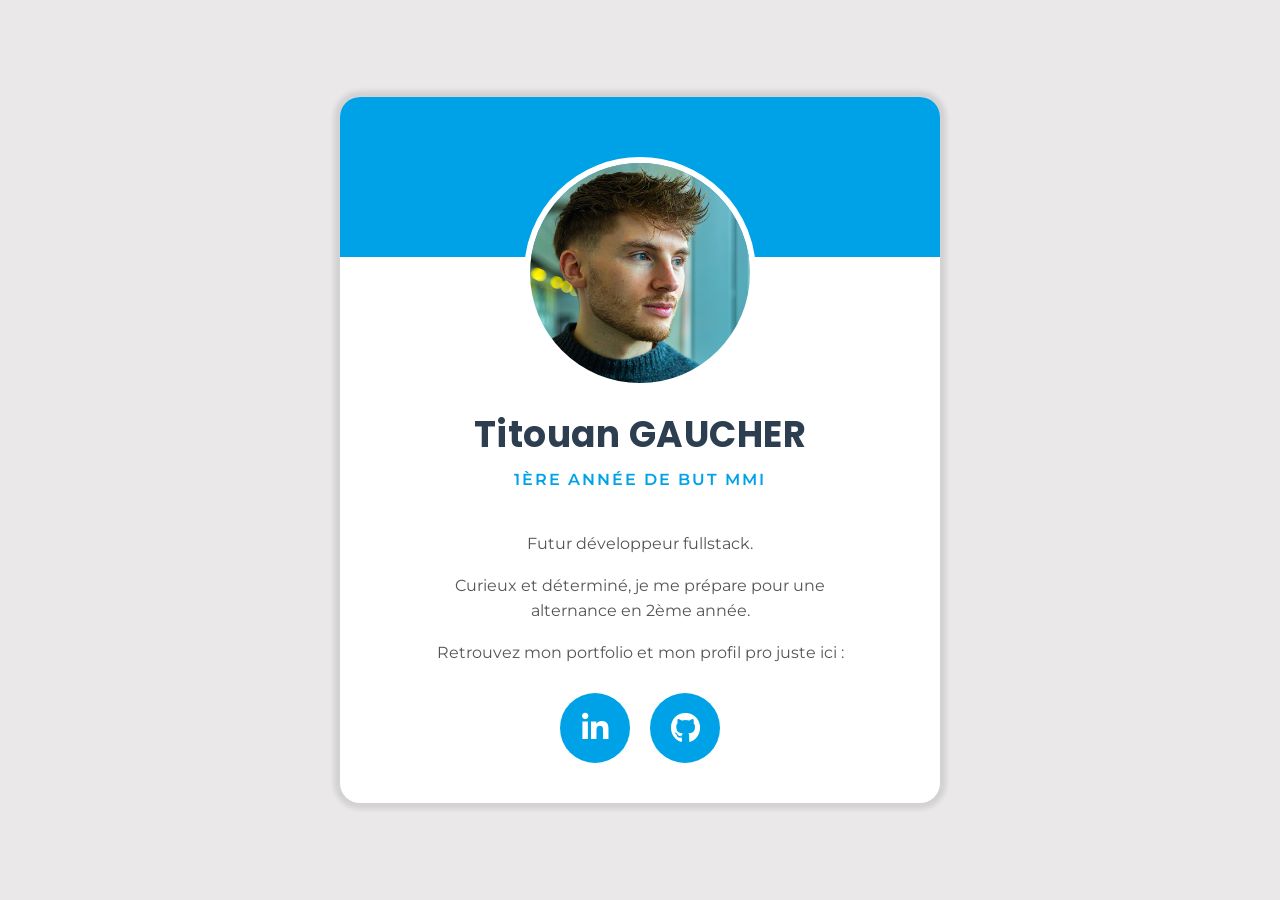
==== index.html @ 6c02ac61 "Add files via upload" ====
<!DOCTYPE html>
<html lang="fr">
	<head>
		<meta charset="UTF-8" />
		<meta name="viewport" content="width=device-width, initial-scale=1.0" />
        <link rel="preconnect" href="https://fonts.googleapis.com">
        <link rel="preconnect" href="https://fonts.gstatic.com" crossorigin>
        <link href="https://fonts.googleapis.com/css2?family=Montserrat:wght@300&family=Poppins:wght@700&display=swap" rel="stylesheet">
        <link href="https://fonts.googleapis.com/css2?family=Montserrat:wght@300&display=swap" rel="stylesheet">
		<link rel="stylesheet" href="style.css" />
        <link rel="stylesheet" href="https://cdnjs.cloudflare.com/ajax/libs/font-awesome/6.5.1/css/all.min.css">
		<title>Portfolio</title>
	</head>
	<body>
		<div class="card">
			<div class="cadre"></div>
			<div class="photo">
				<img src="photo.jpg" alt="photo de profil" />
			</div>
			<div class="titres">
				<h1>Titouan GAUCHER</h1>
				<h2>1ère année de BUT MMI</h2>
                <br></br>
			</div>
            <div class="description">
                <p>
                    Futur développeur fullstack. 
                </p>
				<p>
					Curieux et déterminé, je me prépare pour une alternance en 2ème année. 
				</p>
                <p>Retrouvez mon portfolio et mon profil pro juste ici :</p>
                 <br></br>
            </div>
			<div class="boutons">
				<a href="https://www.linkedin.com/in/titouan-gaucher" target="_blank">
                    <i class="fa-brands fa-linkedin-in"></i>
                </a>

                <a href="https://github.com" target="_blank">
                    <i class="fa-brands fa-github"></i>
                </a>

				
			</div>
		</div>
	</body>
</html>
---- style.css ----
/* --- 1. GLOBAL & CONTENEUR DE BASE --- */
body {
	display: flex;
	align-items: center;
	justify-content: center;
	min-height: 100vh;
	background-color: rgb(234, 232, 232);
	margin: 0;  /* Supprime les marges par défaut du navigateur */
}

/* --- 2. LA CARTE PRINCIPALE --- */
.card {
	display: flex;
	flex-direction: column;
	align-items: center;
	justify-content: flex-start;
	position: relative;
	box-sizing: border-box;
	width: 600px;
	padding: 40px;
	background-color: white;
	border-radius: 20px;
	box-shadow: 0px 0px 5px 6px rgba(0, 0, 0, 0.1);
}

/* --- 3. BANDEAU DE COULEUR --- */
.cadre {
	position: absolute;
	top: 0;
	width: 100%;
	height: 160px;
	background-color: #00a2e7;
	border-top-left-radius: 20px;
	border-top-right-radius: 20px;
}

/* --- 4. PHOTO DE PROFIL --- */
.photo {
	position: absolute;
	top: 60px;  /* Distance depuis le haut de la carte (augmente = descend) */
	left: 50%;
	transform: translateX(-50%);
}

.photo img {
	height: 220px;
	width: 220px;
	border-radius: 50%;
	border: 6px solid white;
	object-fit: cover;
}

/* --- 5. TITRES & TYPOGRAPHIE --- */
.titres {
	margin-top: 270px;  /* Espace AVANT les titres (augmente = descend) */
	margin-bottom: 20px;  /* Espace APRÈS les titres (augmente = éloigne du texte suivant) */
	text-align: center;
}

.titres h1 {
	font-family: "Poppins", sans-serif;
	font-size: 36px;
	color: #2c3e50;
	font-weight: 700;
	letter-spacing: 0.5px;
	margin: 0 0 8px 0;  /* Syntaxe: haut | droite | bas | gauche */
	                     /* Ici: 0 en haut, 8px en bas = petit espace avant le h2 */
}

.titres h2 {
	font-family: "Montserrat", sans-serif;
	font-weight: 600;
	font-size: 16px;
	color: #00a2e7;
	text-transform: uppercase;
	letter-spacing: 2px;
	margin: 0;  /* Pas de marge = collé au h1 (sauf les 8px du h1) */
}

/* --- 6. DESCRIPTION --- */
.description {
	font-family: "Montserrat", sans-serif;
	font-weight: 400;
	text-align: center;
	color: #555;
	line-height: 1.6;
	max-width: 85%;
	
	/* MARGES SIMPLIFIÉES - MODIFIE ICI */
	margin-top: -30px;     /* Espace AVANT la description (augmente = descend) */
	margin-bottom: -40px;  /* Espace APRÈS la description (augmente = éloigne des boutons) */
	margin-left: auto;    /* Centre horizontalement */
	margin-right: auto;   /* Centre horizontalement */
}


/* --- 7. BOUTONS SOCIAUX --- */
.boutons {
	display: flex;
	flex-direction: row;
	justify-content: center;
	width: 100%;
	gap: 20px; 
	
}

.boutons a {
	display: flex;
	justify-content: center;
	align-items: center;
	height: 70px;
	width: 70px;
	background-color: #00a2e7;
	border-radius: 50%;
	text-decoration: none;
	color: white;
	font-size: 30px;
	transition: 0.3s;
}

.boutons a:hover {
	background-color: #008bc5;
	transform: scale(1.1);
}
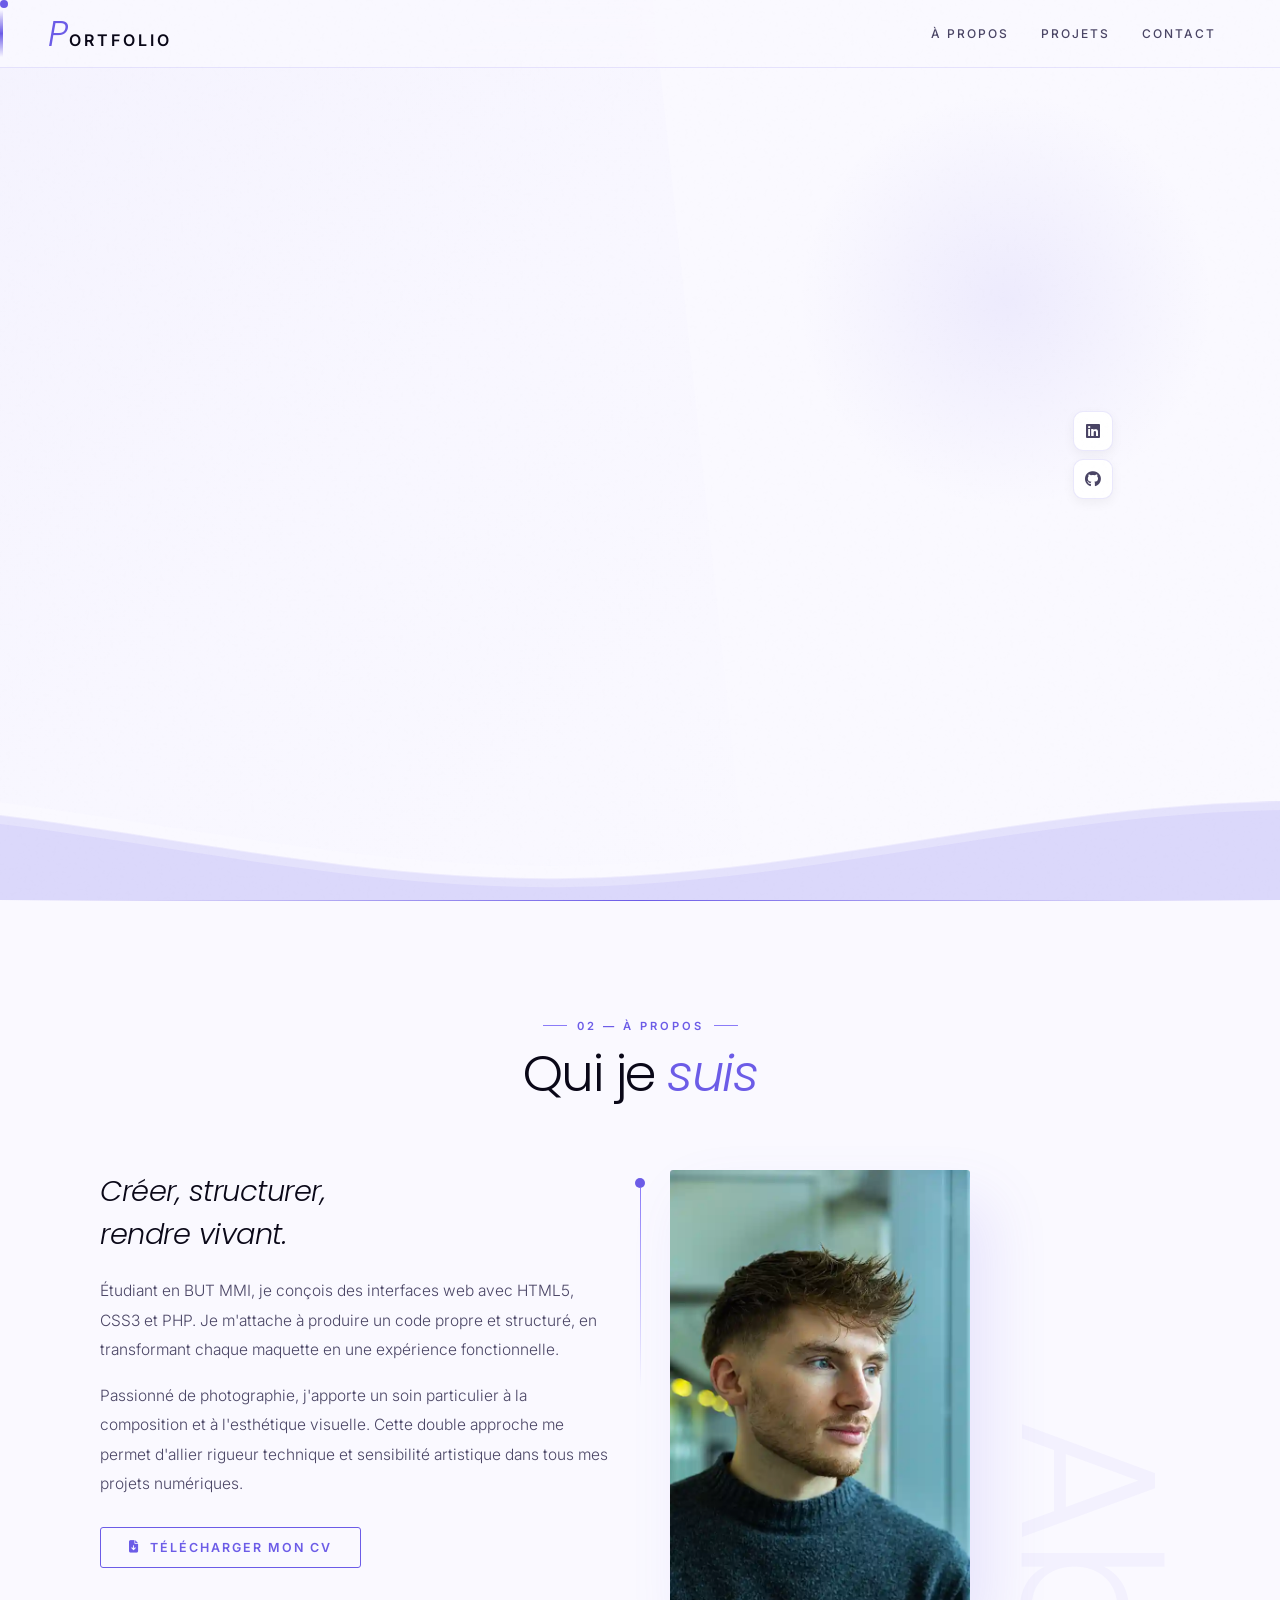
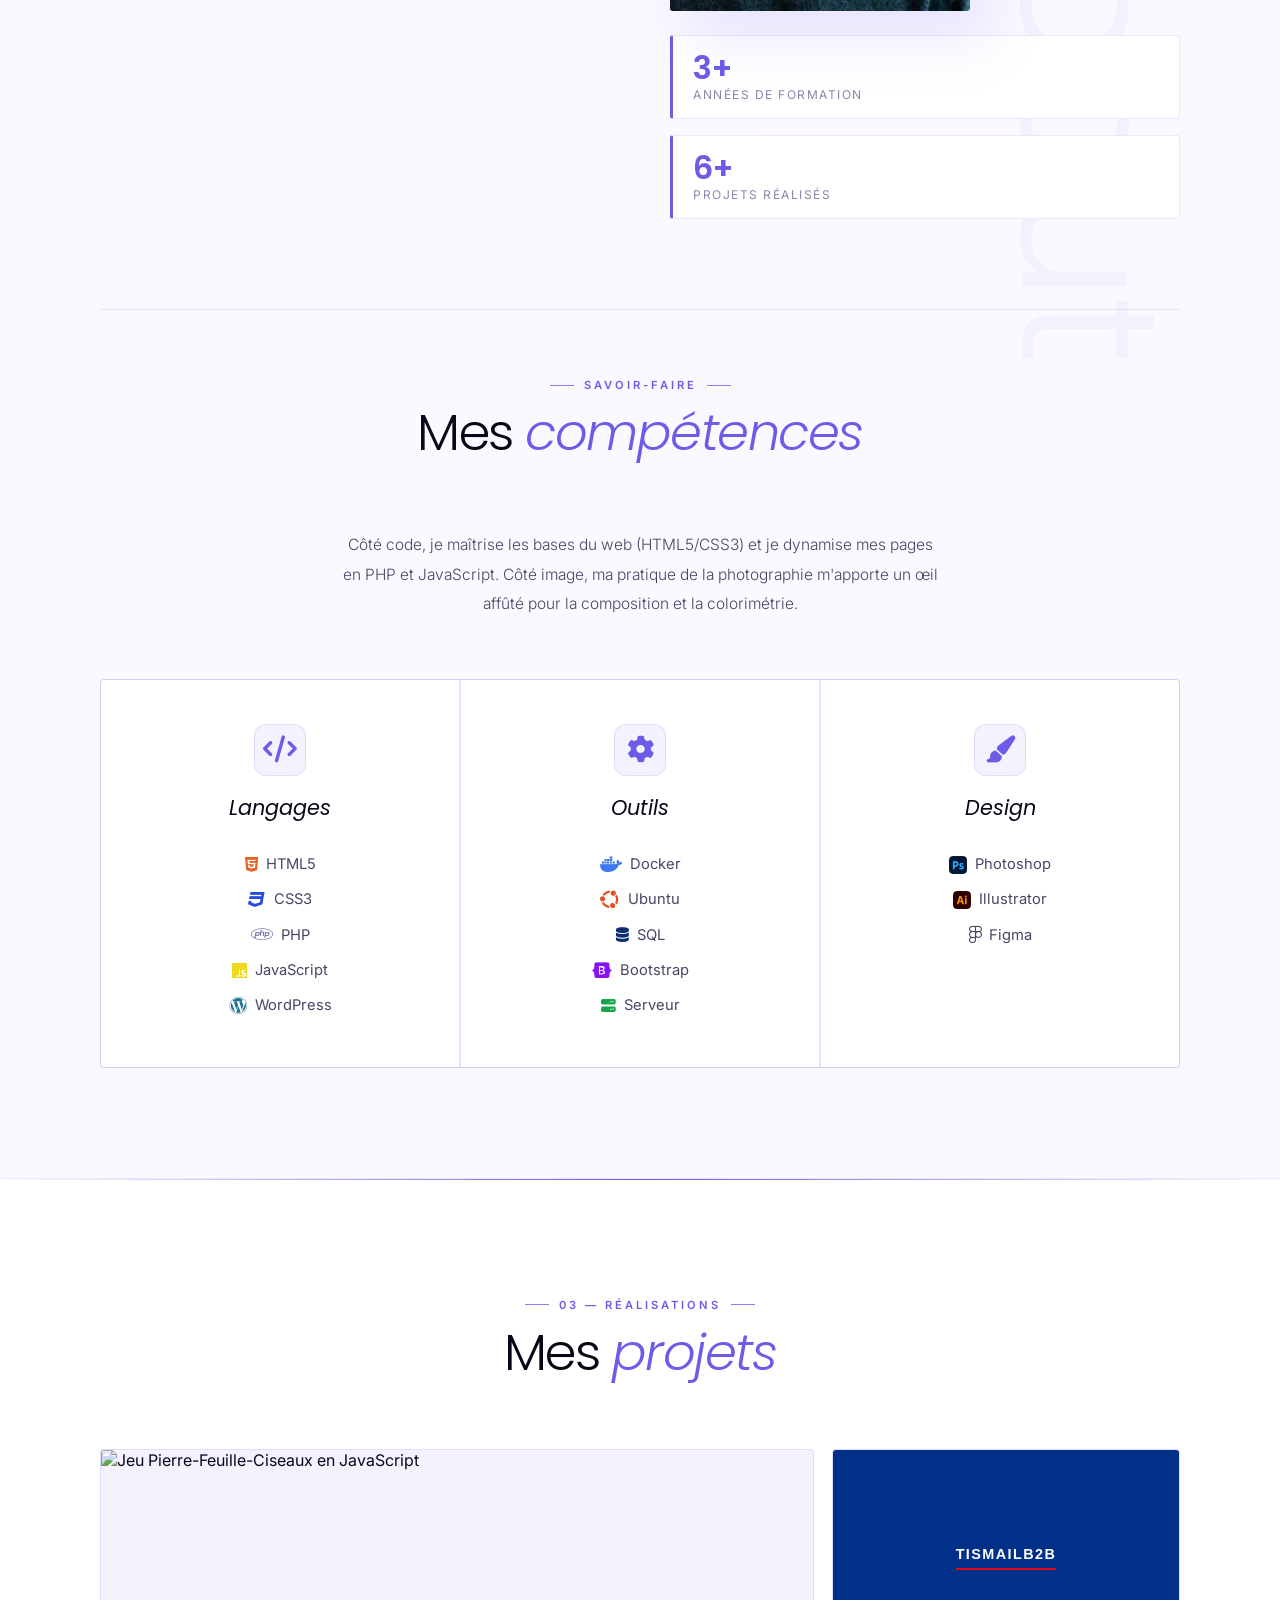
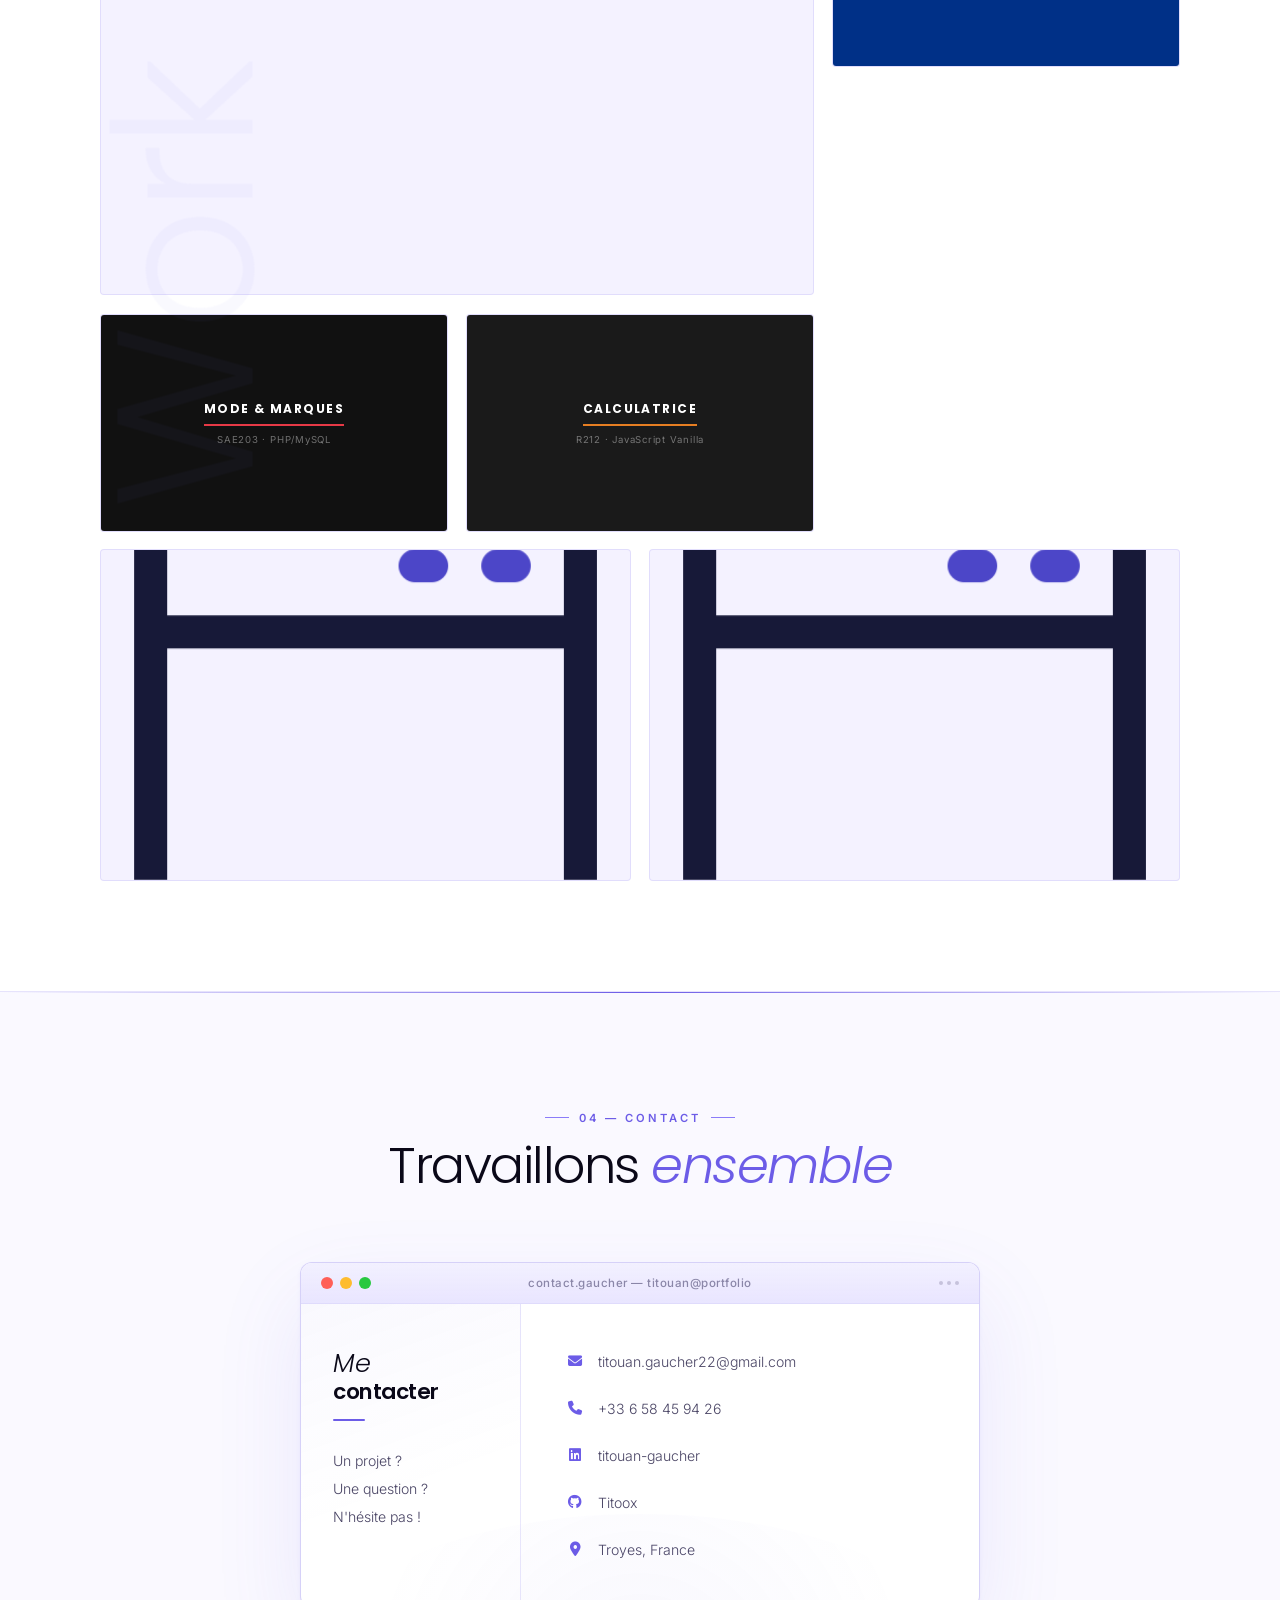
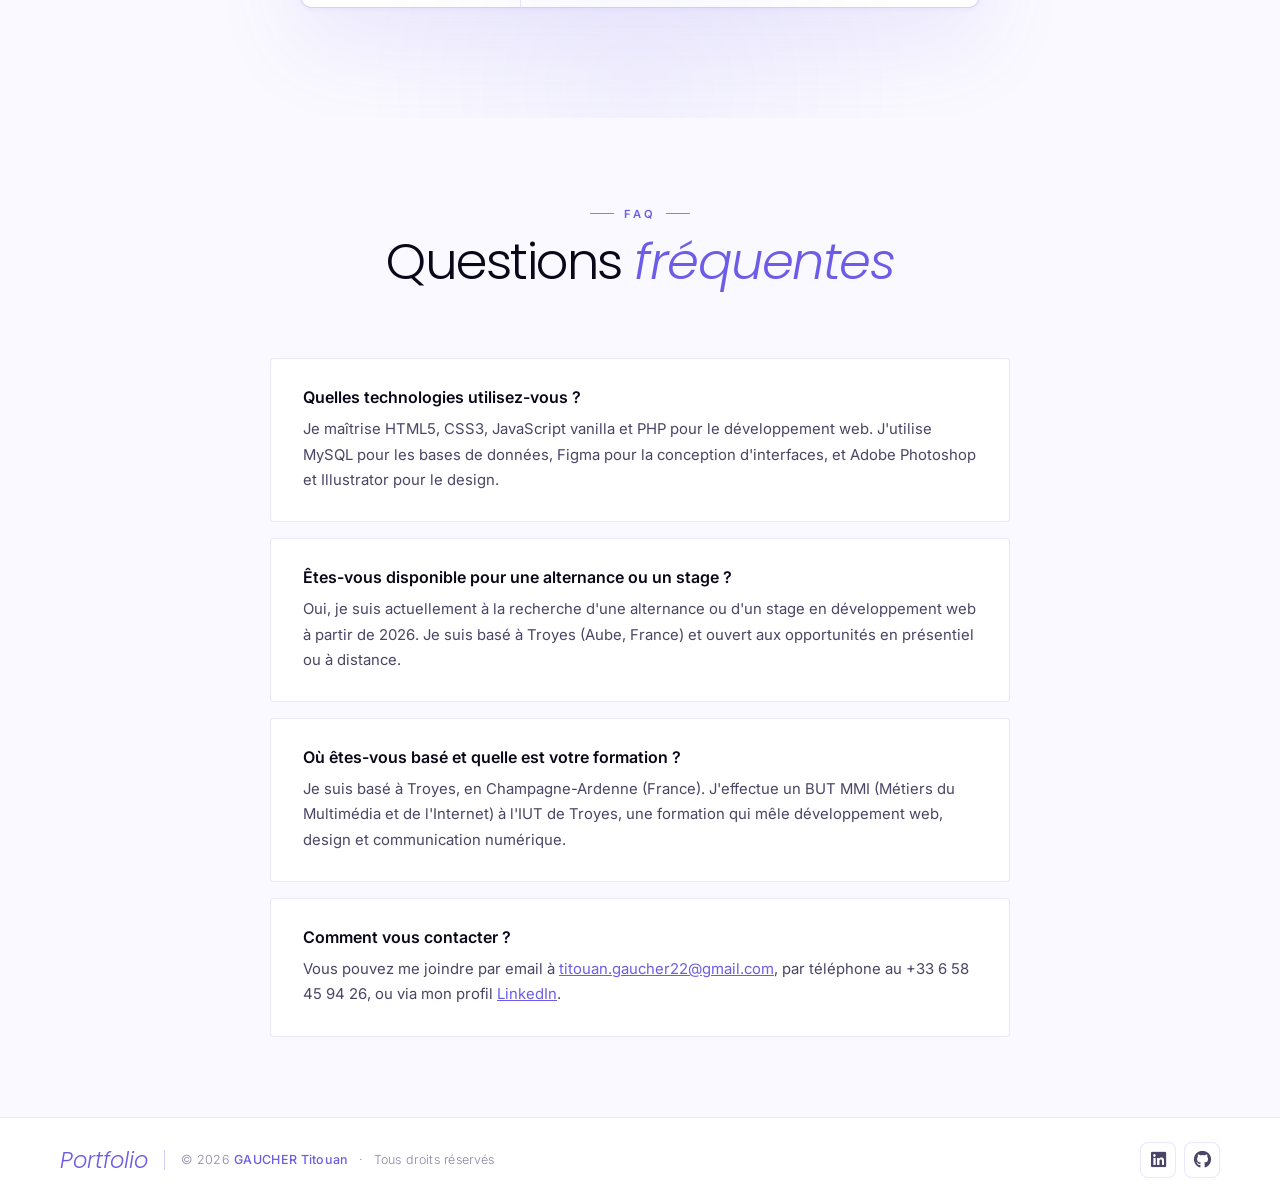
==== commit d7e6a880: "Optimisations EcoIndex, SEO et GEO" ====
--- a/index.html
+++ b/index.html
@@ -1,48 +1,504 @@
 <!DOCTYPE html>
 <html lang="fr">
-	<head>
-		<meta charset="UTF-8" />
-		<meta name="viewport" content="width=device-width, initial-scale=1.0" />
-        <link rel="preconnect" href="https://fonts.googleapis.com">
-        <link rel="preconnect" href="https://fonts.gstatic.com" crossorigin>
-        <link href="https://fonts.googleapis.com/css2?family=Montserrat:wght@300&family=Poppins:wght@700&display=swap" rel="stylesheet">
-        <link href="https://fonts.googleapis.com/css2?family=Montserrat:wght@300&display=swap" rel="stylesheet">
-		<link rel="stylesheet" href="style.css" />
-        <link rel="stylesheet" href="https://cdnjs.cloudflare.com/ajax/libs/font-awesome/6.5.1/css/all.min.css">
-		<title>Portfolio</title>
-	</head>
-	<body>
-		<div class="card">
-			<div class="cadre"></div>
-			<div class="photo">
-				<img src="photo.jpg" alt="photo de profil" />
-			</div>
-			<div class="titres">
-				<h1>Titouan GAUCHER</h1>
-				<h2>1ère année de BUT MMI</h2>
-                <br></br>
-			</div>
-            <div class="description">
-                <p>
-                    Futur développeur fullstack. 
-                </p>
-				<p>
-					Curieux et déterminé, je me prépare pour une alternance en 2ème année. 
-				</p>
-                <p>Retrouvez mon portfolio et mon profil pro juste ici :</p>
-                 <br></br>
-            </div>
-			<div class="boutons">
-				<a href="https://www.linkedin.com/in/titouan-gaucher" target="_blank">
-                    <i class="fa-brands fa-linkedin-in"></i>
-                </a>
-
-                <a href="https://github.com" target="_blank">
-                    <i class="fa-brands fa-github"></i>
-                </a>
-
-				
-			</div>
-		</div>
-	</body>
+<head>
+  <meta charset="UTF-8" />
+  <meta name="viewport" content="width=device-width, initial-scale=1.0, viewport-fit=cover" />
+  <meta name="description" content="Portfolio de Titouan Gaucher, développeur web junior et étudiant BUT MMI à Troyes. Projets en HTML5, CSS3, JavaScript et PHP." />
+  <meta name="theme-color" content="#6c5ce7">
+  <title>Titouan Gaucher — Développeur Web Junior à Troyes | Portfolio</title>
+
+  <!-- SEO : URL canonique (à mettre à jour avec votre URL déployée) -->
+  <link rel="canonical" href="https://titoox.github.io/" />
+
+  <!-- Open Graph : aperçu sur les réseaux sociaux -->
+  <meta property="og:title" content="Titouan Gaucher — Développeur Web Junior | Portfolio">
+  <meta property="og:description" content="Portfolio de Titouan Gaucher, développeur web junior et étudiant BUT MMI à Troyes. Projets en HTML5, CSS3, JavaScript et PHP.">
+  <meta property="og:image" content="https://titoox.github.io/images/photo_profil.webp">
+  <meta property="og:type" content="website">
+  <meta property="og:url" content="https://titoox.github.io/">
+  <meta property="og:locale" content="fr_FR">
+
+  <!-- Preconnect avant toute requête CDN (évite le double round-trip) -->
+  <link rel="preconnect" href="https://fonts.googleapis.com" crossorigin>
+  <link rel="preconnect" href="https://fonts.gstatic.com" crossorigin>
+  <link rel="preconnect" href="https://cdnjs.cloudflare.com" crossorigin>
+
+  <!-- Polices : Poppins + Inter uniquement, display=swap évite le FOIT -->
+  <link rel="stylesheet" href="https://fonts.googleapis.com/css2?family=Poppins:ital,wght@0,300;0,400;0,600;0,700;0,800;1,300&family=Inter:wght@200;300;400;500&display=swap">
+  <!-- Font Awesome (icônes) -->
+  <link rel="stylesheet" href="https://cdnjs.cloudflare.com/ajax/libs/font-awesome/6.5.2/css/all.min.css" />
+
+  <link rel="stylesheet" href="css/styles.css" />
+  <link rel="stylesheet" href="css/responsive.css" />
+  <link rel="stylesheet" href="css/scroll.css" />
+  <link rel="icon" type="image/png" href="./images/favicon.png" />
+
+  <!-- GEO : données structurées JSON-LD pour les moteurs génératifs (ChatGPT, Perplexity…) -->
+  <script type="application/ld+json">
+  {
+    "@context": "https://schema.org",
+    "@type": "Person",
+    "name": "Titouan Gaucher",
+    "jobTitle": "Développeur web junior",
+    "url": "https://titoox.github.io/",
+    "image": "https://titoox.github.io/images/photo_profil.webp",
+    "address": {
+      "@type": "PostalAddress",
+      "addressLocality": "Troyes",
+      "addressRegion": "Aube",
+      "addressCountry": "FR"
+    },
+    "email": "titouan.gaucher22@gmail.com",
+    "telephone": "+33658459426",
+    "knowsAbout": ["HTML5", "CSS3", "JavaScript", "PHP", "MySQL", "Figma", "Adobe Photoshop", "Accessibilité web"],
+    "alumniOf": {
+      "@type": "EducationalOrganization",
+      "name": "IUT de Troyes — BUT MMI"
+    },
+    "description": "Développeur web junior et étudiant en BUT MMI à Troyes, spécialisé en HTML5, CSS3, JavaScript et PHP.",
+    "sameAs": [
+      "https://github.com/Titoox",
+      "https://www.linkedin.com/in/titouan-gaucher/"
+    ]
+  }
+  </script>
+</head>
+<body>
+
+  <!-- Curseur personnalisé -->
+  <div class="cursor" id="cursor"></div>
+  <div class="grain-overlay" aria-hidden="true"></div>
+
+
+  <!-- ── HEADER ── -->
+  <header class="en-tete">
+    <a class="logo" href="#hero">
+      <span class="logo-p">P</span>
+      <span class="logo-rest">ortfolio</span>
+    </a>
+    <button class="nav-toggle" id="nav-toggle" aria-label="Menu" aria-expanded="false" aria-controls="main-nav">
+      <span></span>
+      <span></span>
+      <span></span>
+    </button>
+    <nav class="navigation" id="main-nav">
+      <ul class="navigation__liste">
+        <li><a href="#profil">À propos</a></li>
+        <li><a href="#projets">Projets</a></li>
+        <li><a href="#contact">Contact</a></li>
+      </ul>
+    </nav>
+  </header>
+
+  <!-- ── HERO ── -->
+  <div class="hero" id="hero">
+
+    <div class="hero__left scroll">
+      <span class="hero__number">01</span>
+
+      <div class="hero__eyebrow">
+        <span class="hero__eyebrow-line"></span>
+        <span class="hero__eyebrow-text">Disponible · Troyes, France</span>
+      </div>
+
+      <h1 class="hero__titre">
+        <em>Bonjour,</em><br>
+        je suis<br>
+        <span class="hero__nom-block">Titouan<br>Gaucher</span>
+      </h1>
+
+      <p class="hero__tagline">
+        Développeur web junior basé à Troyes, étudiant en BUT MMI à l'IUT de Troyes —
+        je maîtrise HTML5, CSS3, JavaScript et PHP et j'allie rigueur technique
+        et sensibilité artistique pour créer des expériences web mémorables.
+      </p>
+
+      <div class="hero__actions">
+        <!-- Fix #4 : bouton → lien (navigation sémantique) -->
+        <a href="#profil" class="bouton-principal">
+          <i class="fa-solid fa-user"></i> Qui suis-je ?
+        </a>
+        <a class="hero__link-cv" href="images/Titouan_Gaucher_CV.pdf" target="_blank">
+          Mon CV
+        </a>
+      </div>
+
+      <div class="hero__scroll-hint">Défiler</div>
+    </div>
+
+    <div class="hero__right">
+      <div class="hero__right-inner">
+        <div class="hero__photo-frame scroll-right">
+          <!-- Pas de loading="lazy" sur hero — above the fold -->
+          <img
+            src="images/photo_profil.webp"
+            alt="Titouan Gaucher, développeur web junior"
+            width="640" height="940"
+            decoding="async"
+          />
+          <div class="hero__photo-tag">
+            <div class="hero__photo-tag-dot"></div>
+            <span>Open to work</span>
+          </div>
+        </div>
+        <nav class="icones-hero" aria-label="Réseaux sociaux">
+          <a href="https://www.linkedin.com/in/titouan-gaucher/" target="_blank" aria-label="LinkedIn">
+            <i class="fa-brands fa-linkedin"></i>
+          </a>
+          <a href="https://github.com/Titoox" target="_blank" aria-label="GitHub">
+            <i class="fa-brands fa-github"></i>
+          </a>
+        </nav>
+      </div>
+    </div>
+
+    <div class="vagues-conteneur">
+      <svg class="vagues" xmlns="http://www.w3.org/2000/svg" viewBox="0 24 150 28" preserveAspectRatio="none">
+        <defs>
+          <path id="vague-douce" d="M-160 44c30 0 58-18 88-18s 58 18 88 18 58-18 88-18 58 18 88 18 v44h-352z"/>
+        </defs>
+        <g class="parallaxe">
+          <use href="#vague-douce" x="48" y="0" fill="#faf9ff"/>
+          <use href="#vague-douce" x="48" y="3" fill="rgba(108,92,231,0.15)"/>
+          <use href="#vague-douce" x="48" y="5" fill="rgba(108,92,231,0.07)"/>
+        </g>
+      </svg>
+    </div>
+  </div>
+
+  <!-- ── BOUTON HAUT ── -->
+  <button onclick="topFunction()" id="bouton-haut" title="Retour en haut" aria-label="Retour en haut de page">
+    <svg height="1.1em" viewBox="0 0 512 512">
+      <path d="M233.4 105.4c12.5-12.5 32.8-12.5 45.3 0l192 192c12.5 12.5 12.5 32.8 0 45.3s-32.8 12.5-45.3 0L256 173.3 86.6 342.6c-12.5 12.5-32.8 12.5-45.3 0s-12.5-32.8 0-45.3l192-192z"/>
+    </svg>
+  </button>
+
+  <!-- ── SECTION PROFIL ── -->
+  <!-- Fix #3 : id ajouté sur h2 pour correspondre à aria-labelledby -->
+  <section id="profil" class="section-profil" aria-labelledby="titre-profil">
+    <span class="section-deco-text" aria-hidden="true">About</span>
+    <div class="profil-container">
+
+      <div class="section-header scroll">
+        <div class="section-label">02 — À propos</div>
+        <h2 class="titre-section" id="titre-profil">Qui je <em>suis</em></h2>
+      </div>
+
+      <div class="profil-grid">
+        <!-- Texte gauche -->
+        <div class="profil-texte scroll-left">
+          <h3>Créer, structurer,<br>rendre vivant.</h3>
+          <p>
+            Étudiant en BUT MMI, je conçois des interfaces web avec HTML5, CSS3
+            et PHP. Je m'attache à produire un code propre et structuré, en
+            transformant chaque maquette en une expérience fonctionnelle.
+          </p>
+          <p>
+            Passionné de photographie, j'apporte un soin particulier à la
+            composition et à l'esthétique visuelle. Cette double approche me
+            permet d'allier rigueur technique et sensibilité artistique dans
+            tous mes projets numériques.
+          </p>
+          <a class="bouton-cv" href="images/Titouan_Gaucher_CV.pdf" target="_blank">
+            <i class="fa-solid fa-file-arrow-down"></i> Télécharger mon CV
+          </a>
+        </div>
+
+        <!-- Divider central -->
+        <div class="profil-divider scroll">
+          <div class="profil-divider-dot"></div>
+          <div class="profil-divider-line"></div>
+        </div>
+
+        <!-- Photo + stats droite -->
+        <div class="profil-photo-col scroll-right">
+          <!-- Fix #9 : lazy sur photo profil (below the fold) -->
+          <img
+            loading="lazy" decoding="async"
+            src="images/photo_profil.webp"
+            alt="Photo de profil de Titouan Gaucher"
+            width="640" height="940"
+          />
+          <div class="profil-stats">
+            <div class="profil-stat">
+              <div class="profil-stat-num">3+</div>
+              <div class="profil-stat-label">Années de formation</div>
+            </div>
+            <div class="profil-stat">
+              <div class="profil-stat-num">6+</div>
+              <div class="profil-stat-label">Projets réalisés</div>
+            </div>
+          </div>
+        </div>
+      </div>
+
+      <!-- Compétences -->
+      <div class="competences-section">
+        <div class="section-header scroll">
+          <div class="section-label">Savoir-faire</div>
+          <h2 class="titre-section">Mes <em>compétences</em></h2>
+        </div>
+
+        <p class="competences-intro scroll">
+          Côté code, je maîtrise les bases du web (HTML5/CSS3) et je dynamise
+          mes pages en PHP et JavaScript. Côté image, ma pratique de la
+          photographie m'apporte un œil affûté pour la composition et la colorimétrie.
+        </p>
+
+        <div class="competences-grille">
+          <div class="carte-competence scroll">
+            <h4><i class="fa-solid fa-code"></i><br/>Langages</h4>
+            <div class="competence-liste">
+              <p><i class="fa-brands fa-html5" style="color:#e96227"></i> HTML5</p>
+              <p><i class="fa-brands fa-css3" style="color:#254bde"></i> CSS3</p>
+              <p><i class="fa-brands fa-php" style="color:#7277ad"></i> PHP</p>
+              <p><i class="fa-brands fa-js" style="color:#efd81d"></i> JavaScript</p>
+              <p><i class="fa-brands fa-wordpress" style="color:#1e7095"></i> WordPress</p>
+            </div>
+          </div>
+          <div class="carte-competence scroll">
+            <h4><i class="fa-solid fa-gear"></i><br/>Outils</h4>
+            <div class="competence-liste">
+              <p><i class="fa-brands fa-docker" style="color:#3d78ee"></i> Docker</p>
+              <p><i class="fa-brands fa-ubuntu" style="color:#df5222"></i> Ubuntu</p>
+              <p><i class="fa-solid fa-database" style="color:#0f2f70"></i> SQL</p>
+              <p><i class="fa-brands fa-bootstrap" style="color:#8812f5"></i> Bootstrap</p>
+              <p><i class="fa-solid fa-server" style="color:#16a34a"></i> Serveur</p>
+            </div>
+          </div>
+          <div class="carte-competence scroll">
+            <h4><i class="fa-solid fa-paintbrush"></i><br/>Design</h4>
+            <div class="competence-liste">
+              <p><img loading="lazy" decoding="async" src="./images/adobe-photoshop.256x256.png" alt="Adobe Photoshop" width="20" height="20"/> Photoshop</p>
+              <p><img loading="lazy" decoding="async" src="./images/adobe-illustrator.256x256.png" alt="Adobe Illustrator" width="20" height="20"/> Illustrator</p>
+              <p><i class="fa-brands fa-figma"></i> Figma</p>
+            </div>
+          </div>
+        </div>
+      </div>
+
+    </div>
+  </section>
+
+  <!-- ── SECTION PROJETS ── -->
+  <!-- Fix #3 : id ajouté sur h2 -->
+  <section id="projets" class="section-projets" aria-labelledby="titre-projets">
+    <div class="projets-container">
+
+      <div class="section-header scroll">
+        <div class="section-label">03 — Réalisations</div>
+        <h2 class="titre-section" id="titre-projets">Mes <em>projets</em></h2>
+      </div>
+
+      <div class="projets-grille">
+        <div class="carte-projet scroll">
+          <div class="projet-image"><img loading="lazy" decoding="async" src="./images/pfc/desktop-step-1.jpg" alt="Jeu Pierre-Feuille-Ciseaux en JavaScript" width="800" height="600"/></div>
+          <div class="projet-infos">
+            <p class="projet-description">Jeu Pierre-Feuille-Ciseaux</p>
+            <div class="projet-pied">
+              <span class="projet-technos">
+                <i class="fa-brands fa-html5" style="color:rgba(255,255,255,0.9)"></i>
+                <i class="fa-brands fa-css3" style="color:rgba(255,255,255,0.9)"></i>
+                <i class="fa-brands fa-js" style="color:rgba(255,255,255,0.9)"></i>
+              </span>
+              <a class="lien-projet" href="projet-pfc.html">Voir le projet</a>
+            </div>
+          </div>
+        </div>
+        <div class="carte-projet scroll">
+          <div class="projet-image" style="background:#003087; display:flex; align-items:center; justify-content:center;">
+            <div style="text-align:center; color:white; font-family:'Outfit',sans-serif;">
+              <div style="font-size:0.9em; font-weight:700; letter-spacing:0.1em; text-transform:uppercase; border-bottom:2px solid #e30613; padding-bottom:6px;">TismailB2B</div>
+            </div>
+          </div>
+          <div class="projet-infos">
+            <p class="projet-description">Portail B2B revendeurs — La Chaussette de France</p>
+            <div class="projet-pied">
+              <span class="projet-technos">
+                <i class="fa-brands fa-php" style="color:rgba(255,255,255,0.9)"></i>
+                <i class="fa-solid fa-database" style="color:rgba(255,255,255,0.9)"></i>
+                <i class="fa-brands fa-css3" style="color:rgba(255,255,255,0.9)"></i>
+              </span>
+              <a class="lien-projet" href="projet-tismailb2b.html">Voir le projet</a>
+            </div>
+          </div>
+        </div>
+        <div class="carte-projet scroll">
+          <div class="projet-image" style="background:#111; display:flex; align-items:center; justify-content:center; flex-direction:column; gap:8px;">
+            <div style="font-family:'Poppins',sans-serif; font-size:0.75em; font-weight:700; letter-spacing:0.12em; text-transform:uppercase; color:white; border-bottom:2px solid #e63946; padding-bottom:6px;">Mode & Marques</div>
+            <div style="font-size:0.6em; color:rgba(255,255,255,0.4); letter-spacing:0.08em;">SAE203 · PHP/MySQL</div>
+          </div>
+          <div class="projet-infos">
+            <p class="projet-description">Répertoire de marques de mode</p>
+            <div class="projet-pied">
+              <span class="projet-technos">
+                <i class="fa-brands fa-php" style="color:rgba(255,255,255,0.9)"></i>
+                <i class="fa-solid fa-database" style="color:rgba(255,255,255,0.9)"></i>
+                <i class="fa-brands fa-css3" style="color:rgba(255,255,255,0.9)"></i>
+              </span>
+              <a class="lien-projet" href="projet-sae203.html">Voir le projet</a>
+            </div>
+          </div>
+        </div>
+        <div class="carte-projet scroll">
+          <div class="projet-image" style="background:#1a1a1a; display:flex; align-items:center; justify-content:center; flex-direction:column; gap:8px;">
+            <div style="font-family:'Poppins',sans-serif; font-size:0.75em; font-weight:700; letter-spacing:0.12em; text-transform:uppercase; color:white; border-bottom:2px solid #e67e22; padding-bottom:6px;">Calculatrice</div>
+            <div style="font-size:0.6em; color:rgba(255,255,255,0.4); letter-spacing:0.08em;">R212 · JavaScript Vanilla</div>
+          </div>
+          <div class="projet-infos">
+            <p class="projet-description">Calculatrice JavaScript vanilla</p>
+            <div class="projet-pied">
+              <span class="projet-technos">
+                <i class="fa-brands fa-js" style="color:rgba(255,255,255,0.9)"></i>
+                <i class="fa-brands fa-html5" style="color:rgba(255,255,255,0.9)"></i>
+                <i class="fa-brands fa-css3" style="color:rgba(255,255,255,0.9)"></i>
+              </span>
+              <a class="lien-projet" href="projet-calculatrice.html">Voir le projet</a>
+            </div>
+          </div>
+        </div>
+        <div class="carte-projet scroll">
+          <div class="projet-image"><img loading="lazy" decoding="async" src="./images/web.png" alt="Projet web HTML CSS PHP" width="800" height="600"/></div>
+          <div class="projet-infos">
+            <p class="projet-description">Lorem ipsum dolor sit amet</p>
+            <div class="projet-pied">
+              <span class="projet-technos">
+                <i class="fa-brands fa-html5" style="color:rgba(255,255,255,0.9)"></i>
+                <i class="fa-brands fa-css3" style="color:rgba(255,255,255,0.9)"></i>
+              </span>
+              <a class="lien-projet" href="#" target="_blank">Visiter</a>
+            </div>
+          </div>
+        </div>
+        <div class="carte-projet scroll">
+          <div class="projet-image"><img loading="lazy" decoding="async" src="./images/web.png" alt="Projet web Bootstrap PHP" width="800" height="600"/></div>
+          <div class="projet-infos">
+            <p class="projet-description">Lorem ipsum dolor sit amet</p>
+            <div class="projet-pied">
+              <span class="projet-technos">
+                <i class="fa-brands fa-bootstrap" style="color:rgba(255,255,255,0.9)"></i>
+                <i class="fa-brands fa-php" style="color:rgba(255,255,255,0.9)"></i>
+              </span>
+              <a class="lien-projet" href="#" target="_blank">Visiter</a>
+            </div>
+          </div>
+        </div>
+      </div>
+
+    </div>
+  </section>
+
+  <!-- ── SECTION CONTACT ── -->
+  <section id="contact" class="section-contact" aria-labelledby="titre-contact">
+    <div class="contact-container">
+
+      <div class="section-header scroll">
+        <div class="section-label">04 — Contact</div>
+        <h2 class="titre-section" id="titre-contact">Travaillons <em>ensemble</em></h2>
+      </div>
+
+      <div class="contact-zone scroll">
+        <div class="formulaire-fenetre">
+          <div class="fenetre-barre">
+            <div class="fenetre-boutons">
+              <div class="fenetre-btn fermer"></div>
+              <div class="fenetre-btn agrandir"></div>
+              <div class="fenetre-btn reduire"></div>
+            </div>
+            <span class="fenetre-barre-title">contact.gaucher — titouan@portfolio</span>
+            <div class="fenetre-points">
+              <div class="fenetre-point"></div>
+              <div class="fenetre-point"></div>
+              <div class="fenetre-point"></div>
+            </div>
+          </div>
+          <div class="fenetre-corps">
+            <div class="contact-infos">
+              <div class="contact-titre">
+                Me<br><strong>contacter</strong>
+              </div>
+              <p class="contact-accroche">Un projet ?<br/>Une question ?<br/>N'hésite pas !</p>
+            </div>
+            <div class="contact-liste">
+              <a class="contact-ligne" href="mailto:titouan.gaucher22@gmail.com">
+                <i class="fa-solid fa-envelope"></i> titouan.gaucher22@gmail.com
+              </a>
+              <a class="contact-ligne" href="tel:+33658459426">
+                <i class="fa-solid fa-phone"></i> +33 6 58 45 94 26
+              </a>
+              <a class="contact-ligne" href="https://www.linkedin.com/in/titouan-gaucher/" target="_blank">
+                <i class="fa-brands fa-linkedin"></i> titouan-gaucher
+              </a>
+              <a class="contact-ligne" href="https://github.com/Titoox" target="_blank">
+                <i class="fa-brands fa-github"></i> Titoox
+              </a>
+              <span class="contact-ligne contact-ligne--info">
+                <i class="fa-solid fa-location-dot"></i> Troyes, France
+              </span>
+            </div>
+          </div>
+        </div>
+      </div>
+    </div>
+  </section>
+
+  <!-- ── SECTION FAQ (GEO) ── -->
+  <!-- Cette section aide les IA (ChatGPT, Perplexity…) à extraire des réponses directes sur votre profil -->
+  <section id="faq" class="section-faq" aria-labelledby="titre-faq">
+    <div class="faq-container">
+
+      <div class="section-header scroll">
+        <div class="section-label">FAQ</div>
+        <h2 class="titre-section" id="titre-faq">Questions <em>fréquentes</em></h2>
+      </div>
+
+      <dl class="faq-liste">
+
+        <div class="faq-item scroll">
+          <dt>Quelles technologies utilisez-vous ?</dt>
+          <dd>Je maîtrise HTML5, CSS3, JavaScript vanilla et PHP pour le développement web. J'utilise MySQL pour les bases de données, Figma pour la conception d'interfaces, et Adobe Photoshop et Illustrator pour le design.</dd>
+        </div>
+
+        <div class="faq-item scroll">
+          <dt>Êtes-vous disponible pour une alternance ou un stage ?</dt>
+          <dd>Oui, je suis actuellement à la recherche d'une alternance ou d'un stage en développement web à partir de 2026. Je suis basé à Troyes (Aube, France) et ouvert aux opportunités en présentiel ou à distance.</dd>
+        </div>
+
+        <div class="faq-item scroll">
+          <dt>Où êtes-vous basé et quelle est votre formation ?</dt>
+          <dd>Je suis basé à Troyes, en Champagne-Ardenne (France). J'effectue un BUT MMI (Métiers du Multimédia et de l'Internet) à l'IUT de Troyes, une formation qui mêle développement web, design et communication numérique.</dd>
+        </div>
+
+        <div class="faq-item scroll">
+          <dt>Comment vous contacter ?</dt>
+          <dd>Vous pouvez me joindre par email à <a href="mailto:titouan.gaucher22@gmail.com">titouan.gaucher22@gmail.com</a>, par téléphone au +33 6 58 45 94 26, ou via mon profil <a href="https://www.linkedin.com/in/titouan-gaucher/" target="_blank">LinkedIn</a>.</dd>
+        </div>
+
+      </dl>
+    </div>
+  </section>
+
+  <!-- ── FOOTER ── -->
+  <footer class="pied-de-page">
+    <div class="footer-left">
+      <a class="footer-logo" href="#hero">Portfolio</a>
+      <div class="footer-sep"></div>
+      <p class="pied-copyright">
+        © 2026 <span class="pied-nom">GAUCHER Titouan</span>
+        <span class="pied-separateur">·</span> Tous droits réservés
+      </p>
+    </div>
+    <nav class="icones-footer" aria-label="Réseaux sociaux">
+      <a href="https://www.linkedin.com/in/titouan-gaucher/" target="_blank" aria-label="LinkedIn">
+        <i class="fa-brands fa-linkedin"></i>
+      </a>
+      <a href="https://github.com/Titoox" target="_blank" aria-label="GitHub">
+        <i class="fa-brands fa-github"></i>
+      </a>
+    </nav>
+  </footer>
+
+  <script src="scroll.js" defer></script>
+
+</body>
 </html>
--- a/css/styles.css
+++ b/css/styles.css
@@ -0,0 +1,930 @@
+/* ================================================================
+   Portfolio Titouan Gaucher — v4 — Perf-optimized
+   Suppression: cursor ring, filter blur, grayscale, floatOrb,
+   meshShift, backdrop-filter heavy, fixed grain
+   Ajouts: will-change ciblé, contain, GPU hints propres
+================================================================ */
+
+
+:root {
+  --v1: #6c5ce7;
+  --v2: #8b7cf8;
+  --v3: #b8affe;
+  --v4: rgba(108,92,231,0.08);
+  --v5: rgba(108,92,231,0.18);
+  --v-glow: rgba(108,92,231,0.30);
+
+  --blanc: #ffffff;
+  --off-white: #faf9ff;
+  --gris-clair: #f4f2ff;
+  --gris-mid: #e8e4ff;
+  --texte: #0a0818;
+  --texte2: #4a4565;
+  --texte3: #8a86a8;
+  --bordure: rgba(108,92,231,0.14);
+  --bordure2: rgba(108,92,231,0.28);
+
+  --serif: "Poppins", sans-serif;
+  --sans: "Inter", system-ui, sans-serif;
+
+  --ease-spring: cubic-bezier(0.34, 1.56, 0.64, 1);
+  --ease-smooth: cubic-bezier(0.4, 0, 0.2, 1);
+}
+
+*, *::before, *::after {
+  margin: 0; padding: 0; box-sizing: border-box;
+}
+html { scroll-behavior: smooth; }
+body {
+  font-family: var(--sans);
+  background: var(--off-white);
+  color: var(--texte);
+  -webkit-font-smoothing: antialiased;
+  overflow-x: hidden;
+}
+
+/* cursor:none appliqué uniquement via JS quand le curseur custom est actif */
+/* body { cursor: none; } — supprimé du CSS global pour l'accessibilité */
+.cursor {
+  position: fixed;
+  width: 8px; height: 8px;
+  background: var(--v1);
+  border-radius: 50%;
+  pointer-events: none;
+  z-index: 10000;
+  top: 0; left: 0;
+  /* translate via JS transform direct, pas de transition pour 0 lag */
+  will-change: transform;
+}
+/* Grossit légèrement sur les éléments interactifs */
+.cursor.hover {
+  width: 14px; height: 14px;
+  background: var(--v2);
+  transition: width 0.15s ease, height 0.15s ease, background 0.15s ease;
+}
+/* Curseur normal pour les champs de texte */
+input, textarea, select { cursor: text; }
+
+/* Grain — position: absolute sur wrapper, pas fixed */
+.grain-overlay {
+  position: fixed; inset: 0;
+  background-image: url("data:image/svg+xml,%3Csvg viewBox='0 0 256 256' xmlns='http://www.w3.org/2000/svg'%3E%3Cfilter id='n'%3E%3CfeTurbulence type='fractalNoise' baseFrequency='0.85' numOctaves='3' stitchTiles='stitch'/%3E%3C/filter%3E%3Crect width='100%25' height='100%25' filter='url(%23n)' opacity='0.025'/%3E%3C/svg%3E");
+  pointer-events: none;
+  z-index: 9998;
+  opacity: 0.35;
+  /* Pas de repaint — layer compositing only */
+  will-change: auto;
+  contain: strict;
+}
+
+
+/* ── NAV TOGGLE (hamburger) — Caché par défaut sur desktop ── */
+.nav-toggle {
+  display: none;
+}
+/* ================================================================
+   HEADER
+================================================================ */
+.en-tete {
+  position: fixed; top: 0; left: 0; right: 0; z-index: 997;
+  display: flex; justify-content: space-between; align-items: center;
+  padding: 0 60px;
+  height: 70px;
+  background: rgba(250,249,255,0.88);
+  /* Réduit vs v3: était blur(24px) saturate(200%) — coûteux */
+  backdrop-filter: blur(12px);
+  -webkit-backdrop-filter: blur(12px);
+  border-bottom: 1px solid var(--bordure);
+  contain: layout style;
+}
+.en-tete::before {
+  content: "";
+  position: absolute;
+  left: 0; top: 15%; height: 70%;
+  width: 3px;
+  background: linear-gradient(to bottom, transparent, var(--v1), transparent);
+}
+
+.logo {
+  text-decoration: none;
+  display: flex; align-items: baseline; gap: 2px;
+  color: var(--texte);
+  letter-spacing: -1px;
+}
+.logo-p {
+  font-family: var(--serif);
+  font-style: italic; font-weight: 300; font-size: 2.2em;
+  color: var(--v1); line-height: 1;
+}
+.logo-rest {
+  font-family: var(--sans);
+  font-weight: 600; font-size: 1em;
+  letter-spacing: 3px; text-transform: uppercase;
+  color: var(--texte);
+}
+
+.navigation__liste { list-style: none; display: flex; align-items: center; }
+.navigation__liste a {
+  position: relative;
+  display: block; padding: 8px 20px;
+  color: var(--texte2); text-decoration: none;
+  font-size: 0.78em; font-weight: 500;
+  letter-spacing: 2px; text-transform: uppercase;
+  transition: color 0.25s ease;
+}
+.navigation__liste a::after {
+  content: "";
+  position: absolute; bottom: 4px; left: 20px; right: 20px;
+  height: 1px; background: var(--v1);
+  transform: scaleX(0);
+  transition: transform 0.25s var(--ease-smooth);
+  transform-origin: left;
+  will-change: transform;
+}
+.navigation__liste a:hover { color: var(--v1); }
+.navigation__liste a:hover::after { transform: scaleX(1); }
+
+/* ================================================================
+   HERO — asymétrique, sans animations continues
+================================================================ */
+.hero {
+  position: relative;
+  min-height: 100vh;
+  display: grid;
+  grid-template-columns: 1fr 1fr;
+  /* overflow:hidden retiré — il coupait les icônes LinkedIn/GitHub positionnées en absolu */
+  background: var(--off-white);
+}
+.hero::before {
+  content: "";
+  position: absolute; top: -20%; left: -10%;
+  width: 70%; height: 140%;
+  background: linear-gradient(135deg, rgba(108,92,231,0.05) 0%, rgba(184,175,254,0.03) 50%, transparent 100%);
+  clip-path: polygon(0 0, 85% 0, 100% 100%, 0% 100%);
+  pointer-events: none;
+}
+/* Orbe statique (pas d'animation continue) */
+.hero::after {
+  content: "";
+  position: absolute; top: 10%; right: 5%;
+  width: 420px; height: 420px;
+  border-radius: 50%;
+  background: radial-gradient(circle, rgba(108,92,231,0.09) 0%, transparent 70%);
+  pointer-events: none;
+}
+
+.hero__left {
+  position: relative; z-index: 2;
+  display: flex; flex-direction: column; justify-content: center;
+  padding: 120px 60px 80px 80px;
+}
+.hero__number {
+  position: absolute; top: 50%; left: 60px;
+  transform: translateY(-50%);
+  font-family: var(--serif); font-size: 18em; font-weight: 300;
+  color: rgba(108,92,231,0.04);
+  line-height: 1; pointer-events: none; user-select: none;
+  letter-spacing: -10px;
+  /* Contenu décoratif — isolé du layout */
+  contain: layout style paint;
+}
+
+.hero__eyebrow {
+  display: flex; align-items: center; gap: 14px;
+  margin-bottom: 24px;
+}
+.hero__eyebrow-line { width: 40px; height: 1px; background: var(--v1); }
+.hero__eyebrow-text {
+  font-size: 0.72em; font-weight: 600;
+  letter-spacing: 3px; text-transform: uppercase;
+  color: var(--v1);
+}
+
+/* Dot pulsant — animation simple opacity only, pas de box-shadow animé */
+.hero__eyebrow-dot {
+  display: inline-block;
+  width: 6px; height: 6px;
+  border-radius: 50%; background: #22c55e;
+  animation: dotPulse 2.5s ease-in-out infinite;
+}
+@keyframes dotPulse {
+  0%, 100% { opacity: 1; }
+  50%       { opacity: 0.35; }
+}
+
+.hero__titre {
+  font-family: var(--serif);
+  font-size: clamp(3.5em, 6vw, 5.5em);
+  font-weight: 300; line-height: 1.0;
+  color: var(--texte); letter-spacing: -2px;
+  margin-bottom: 8px;
+}
+.hero__titre em { font-style: italic; color: var(--v1); }
+.hero__titre .hero__nom-block {
+  display: block; font-weight: 600; letter-spacing: -3px;
+}
+
+.hero__tagline {
+  font-size: 1em; color: var(--texte2); line-height: 1.7;
+  max-width: 380px; margin: 24px 0 44px;
+  font-weight: 300;
+  border-left: 2px solid var(--v2); padding-left: 18px;
+}
+
+.hero__actions { display: flex; align-items: center; gap: 24px; }
+
+/* Hint scroll — opacity seulement, pas de box-shadow ou blur */
+.hero__scroll-hint {
+  position: absolute; bottom: 40px; left: 80px;
+  display: flex; align-items: center; gap: 10px;
+  font-size: 0.7em; letter-spacing: 2px; text-transform: uppercase;
+  color: var(--texte3);
+}
+.hero__scroll-hint::before {
+  content: "";
+  width: 1px; height: 40px;
+  background: linear-gradient(to bottom, transparent, var(--v1));
+  animation: scrollLine 2.5s ease-in-out infinite;
+  will-change: opacity;
+}
+@keyframes scrollLine {
+  0%, 100% { opacity: 0.3; }
+  50%       { opacity: 0.9; }
+}
+
+/* Colonne droite */
+.hero__right {
+  position: relative; z-index: 1;
+  display: flex; align-items: center; justify-content: center;
+  padding: 100px 60px 80px 0;
+}
+
+/* Wrapper interne : photo + icônes côte à côte en flexbox — plus de position:absolute */
+.hero__right-inner {
+  display: flex;
+  align-items: center;
+  gap: 16px;
+  align-self: center;
+}
+
+/* Icônes hero — colonne verticale en flexbox statique */
+.icones-hero {
+  display: flex;
+  flex-direction: column;
+  gap: 10px;
+}
+.icones-hero a {
+  display: flex; align-items: center; justify-content: center;
+  width: 40px; height: 40px;
+  background: var(--blanc); border: 1px solid var(--bordure);
+  border-radius: 10px; color: var(--texte2); font-size: 1em;
+  text-decoration: none;
+  transition: background 0.2s ease, color 0.2s ease, border-color 0.2s ease,
+              transform 0.2s var(--ease-spring), box-shadow 0.2s ease;
+  box-shadow: 0 4px 12px rgba(0,0,0,0.05);
+}
+.icones-hero a:hover {
+  background: var(--v1); color: #fff;
+  border-color: var(--v1);
+  transform: scale(1.1);
+  box-shadow: 0 8px 20px var(--v-glow);
+}
+
+.hero__photo-frame {
+  position: relative;
+  will-change: transform; /* Pour le scroll reveal */
+}
+.hero__photo-frame::before {
+  content: "";
+  position: absolute; top: -20px; right: -20px;
+  width: 100%; height: 100%;
+  border: 1.5px solid var(--bordure2); border-radius: 4px; z-index: 0;
+}
+.hero__photo-frame::after {
+  content: "";
+  position: absolute; bottom: -30px; left: -30px;
+  width: 80px; height: 80px;
+  background: linear-gradient(135deg, var(--v1), var(--v2));
+  border-radius: 50%; opacity: 0.12; z-index: 0;
+}
+.hero__photo-frame img {
+  position: relative; z-index: 1;
+  width: 320px; border-radius: 4px; display: block;
+  /* Supprimé: filter grayscale (paint layer inutile) */
+  box-shadow: 30px 40px 80px rgba(108,92,231,0.15), -10px -10px 40px rgba(0,0,0,0.04);
+  /* Pas de transition sur filter */
+}
+
+/* Badge "Open to work" — positionné sous la photo, aligné à gauche */
+.hero__photo-tag {
+  position: absolute; bottom: -20px; left: 0;
+  background: var(--blanc); border: 1px solid var(--bordure2);
+  border-radius: 8px; padding: 10px 16px; z-index: 2;
+  box-shadow: 0 8px 24px rgba(108,92,231,0.10);
+  display: flex; align-items: center; gap: 10px;
+}
+.hero__photo-tag-dot {
+  width: 8px; height: 8px; border-radius: 50%; background: #22c55e;
+  /* Réduit: était box-shadow animé — remplacé par opacity seul */
+  animation: dotPulse 2.5s ease-in-out infinite;
+  will-change: opacity;
+}
+.hero__photo-tag span { font-size: 0.8em; color: var(--texte2); font-weight: 500; }
+
+/* ── Icônes footer ── */
+.icones-footer {
+  display: flex; flex-direction: row; gap: 8px;
+}
+.icones-footer a {
+  display: inline-flex; align-items: center; justify-content: center;
+  width: 36px; height: 36px; border-radius: 8px;
+  border: 1px solid var(--bordure);
+  background: var(--blanc);
+  color: var(--texte2); font-size: 1.1em; text-decoration: none;
+  transition: color 0.2s ease, background 0.2s ease, border-color 0.2s ease,
+              transform 0.2s var(--ease-spring);
+  will-change: transform;
+}
+.icones-footer a:hover {
+  color: var(--v1); background: var(--gris-clair);
+  border-color: var(--v2); transform: translateY(-2px);
+}
+
+/* Vagues */
+.vagues-conteneur {
+  position: absolute; bottom: 0; left: 0; right: 0;
+  line-height: 0; z-index: 3;
+}
+.vagues { width: 100%; height: 14vh; min-height: 80px; max-height: 120px; }
+.parallaxe > use {
+  animation: mouvement-infini 25s cubic-bezier(0.55,0.5,0.45,0.5) infinite;
+  will-change: transform;
+}
+.parallaxe > use:nth-child(1) { animation-delay: -2s; animation-duration: 7s; }
+.parallaxe > use:nth-child(2) { animation-delay: -3s; animation-duration: 10s; }
+.parallaxe > use:nth-child(3) { animation-delay: -4s; animation-duration: 13s; }
+@keyframes mouvement-infini {
+  0%   { transform: translate3d(-90px,0,0); }
+  100% { transform: translate3d(85px,0,0); }
+}
+
+/* ================================================================
+   BOUTONS
+================================================================ */
+@keyframes flash {
+  from { opacity:0; left:0%; }
+  50%  { opacity:1; }
+  to   { opacity:0; left:100%; }
+}
+
+.bouton-principal {
+  position: relative;
+  display: inline-flex; align-items: center; gap: 8px;
+  font-family: var(--sans);
+  font-size: 0.82em; font-weight: 600;
+  letter-spacing: 1.5px; text-transform: uppercase;
+  padding: 14px 32px;
+  background: linear-gradient(135deg, var(--v1) 0%, #4834d4 100%);
+  color: #fff; border: none; border-radius: 3px;
+  overflow: hidden;
+  box-shadow: 0 8px 28px var(--v-glow), inset 0 1px 0 rgba(255,255,255,0.12);
+  /* Seulement transform + box-shadow — pas filter */
+  transition: transform 0.2s var(--ease-spring), box-shadow 0.25s ease;
+  will-change: transform;
+}
+.bouton-principal::before {
+  content: ""; display: block; width: 0; height: 100%;
+  position: absolute; top: 0; left: 0; opacity: 0;
+  background: rgba(255,255,255,0.22);
+  box-shadow: 0 0 40px 25px rgba(255,255,255,0.18);
+  transform: skewX(-20deg); z-index: 1;
+}
+.bouton-principal:hover::before { animation: flash 0.45s linear; }
+.bouton-principal:hover {
+  transform: translateY(-2px);
+  box-shadow: 0 14px 44px var(--v-glow);
+}
+.bouton-principal:active { transform: scale(0.97); }
+
+.hero__link-cv {
+  display: inline-flex; align-items: center; gap: 8px;
+  font-size: 0.82em; font-weight: 500; letter-spacing: 1px;
+  text-transform: uppercase; text-decoration: none;
+  color: var(--texte2);
+  transition: color 0.2s ease;
+}
+.hero__link-cv i { transition: transform 0.2s ease; will-change: transform; }
+.hero__link-cv:hover { color: var(--v1); }
+.hero__link-cv:hover i { transform: translateX(4px); }
+
+/* ── Bouton retour en haut ── */
+#bouton-haut {
+  display: none; position: fixed;
+  bottom: 36px; right: 36px; z-index: 99;
+  width: 46px; height: 46px;
+  background: var(--blanc);
+  border: 1px solid var(--bordure2); border-radius: 50%;
+  box-shadow: 0 6px 24px rgba(108,92,231,0.12);
+  transition: background 0.2s ease, transform 0.2s var(--ease-spring), box-shadow 0.2s ease;
+  will-change: transform;
+  align-items: center; justify-content: center;
+}
+#bouton-haut:hover {
+  background: var(--v1);
+  transform: translateY(-3px) scale(1.06);
+  box-shadow: 0 10px 30px var(--v-glow);
+}
+#bouton-haut:hover svg { fill: #fff; }
+#bouton-haut svg { fill: var(--v1); transition: fill 0.2s ease; }
+
+/* ================================================================
+   TITRES DE SECTION
+================================================================ */
+.section-header {
+  text-align: center;
+  margin-bottom: 70px;
+}
+.section-label {
+  display: inline-flex; align-items: center; gap: 10px;
+  font-size: 0.7em; font-weight: 600; letter-spacing: 3px;
+  text-transform: uppercase; color: var(--v1);
+  margin-bottom: 14px;
+}
+.section-label::before, .section-label::after {
+  content: ""; width: 24px; height: 1px; background: var(--v2);
+}
+.titre-section {
+  font-family: var(--serif);
+  font-size: 3.2em; font-weight: 300;
+  letter-spacing: -1.5px; line-height: 1.05; color: var(--texte);
+}
+.titre-section em { font-style: italic; color: var(--v1); }
+
+/* ================================================================
+   SECTION PROFIL
+================================================================ */
+.section-profil {
+  padding: 130px 0;
+  background: var(--off-white);
+  position: relative; overflow: hidden;
+}
+.section-profil::before {
+  content: "";
+  position: absolute; top: 0; left: 0; right: 0; height: 1px;
+  background: linear-gradient(90deg, transparent, var(--v1), transparent);
+}
+/* Texte décoratif "About" — vrai élément HTML pour un z-index fiable */
+.section-deco-text {
+  position: absolute;
+  right: -80px; top: 42%;
+  transform: translateY(-50%) rotate(90deg);
+  font-family: var(--serif); font-size: 12em; font-weight: 300;
+  color: rgba(108,92,231,0.05);
+  pointer-events: none; user-select: none;
+  letter-spacing: -5px; white-space: nowrap;
+  z-index: 0;
+}
+
+.profil-container { max-width: 1200px; margin: 0 auto; padding: 0 80px; }
+
+.profil-grid {
+  display: grid;
+  grid-template-columns: 1fr 80px 1fr;
+  align-items: start; margin-bottom: 100px;
+  position: relative; z-index: 1;
+}
+.profil-divider {
+  display: flex; flex-direction: column; align-items: center;
+  padding-top: 8px;
+}
+.profil-divider-dot {
+  width: 10px; height: 10px; border-radius: 50%; background: var(--v1); flex-shrink: 0;
+}
+.profil-divider-line {
+  width: 1px; flex: 1; min-height: 200px;
+  background: linear-gradient(to bottom, var(--v2), transparent);
+}
+
+.profil-texte h3 {
+  font-family: var(--serif);
+  font-size: 1.8em; font-weight: 300; font-style: italic;
+  color: var(--texte); margin-bottom: 20px; letter-spacing: -0.5px;
+}
+.profil-texte p {
+  color: var(--texte2); line-height: 1.9; font-size: 0.97em; font-weight: 300;
+}
+.profil-texte p + p { margin-top: 16px; }
+
+.profil-photo-col {
+  display: flex; flex-direction: column; align-items: flex-start; gap: 24px;
+}
+.profil-photo-col img {
+  width: 100%; max-width: 300px; border-radius: 3px; display: block;
+  /* Supprimé: filter grayscale + transition filter */
+  box-shadow: 20px 30px 60px rgba(108,92,231,0.13);
+  transition: transform 0.35s var(--ease-smooth);
+  will-change: transform;
+}
+.profil-photo-col img:hover { transform: scale(1.01); }
+
+.profil-stats { display: flex; flex-direction: column; gap: 16px; width: 100%; }
+.profil-stat {
+  padding: 16px 20px;
+  background: var(--blanc); border: 1px solid var(--bordure);
+  border-radius: 3px; border-left: 3px solid var(--v1);
+}
+.profil-stat-num {
+  font-family: var(--serif); font-size: 2em; font-weight: 600;
+  color: var(--v1); line-height: 1; letter-spacing: -1px;
+}
+.profil-stat-label {
+  font-size: 0.75em; color: var(--texte3);
+  text-transform: uppercase; letter-spacing: 1.5px; margin-top: 3px;
+}
+
+.bouton-cv {
+  display: inline-flex; align-items: center; gap: 10px;
+  margin-top: 28px; position: relative;
+  padding: 12px 28px; border: 1px solid var(--v1); border-radius: 3px;
+  font-size: 0.78em; font-weight: 600; letter-spacing: 2px; text-transform: uppercase;
+  color: var(--v1); background: transparent; text-decoration: none;
+  overflow: hidden;
+  transition: color 0.3s ease, transform 0.2s var(--ease-smooth);
+  will-change: transform;
+  z-index: 0;
+}
+.bouton-cv::before {
+  content: ""; display: block; width: 0; height: 100%;
+  position: absolute; top: 0; left: 0; opacity: 0;
+  background: rgba(255,255,255,0.28);
+  box-shadow: 0 0 40px 25px rgba(255,255,255,0.2);
+  transform: skewX(-20deg); z-index: 1;
+}
+.bouton-cv::after {
+  content: ""; position: absolute; inset: 0;
+  background: linear-gradient(135deg, var(--v1), #4834d4);
+  opacity: 0; transition: opacity 0.3s ease; z-index: -1;
+}
+.bouton-cv:hover { color: #fff; transform: translateY(-1px); }
+.bouton-cv:hover::after { opacity: 1; }
+.bouton-cv:hover::before { animation: flash 0.45s linear; }
+
+/* ================================================================
+   COMPÉTENCES
+================================================================ */
+.competences-section { padding-top: 60px; border-top: 1px solid var(--bordure); }
+.competences-intro {
+  text-align: center; font-size: 0.97em; color: var(--texte2);
+  line-height: 1.9; max-width: 600px; margin: 0 auto 60px; font-weight: 300;
+}
+.competences-grille {
+  display: grid; grid-template-columns: repeat(3, 1fr);
+  gap: 2px; background: var(--bordure);
+  border: 1px solid var(--bordure); border-radius: 4px; overflow: hidden;
+}
+
+.carte-competence {
+  background: var(--blanc); padding: 44px 32px; text-align: center;
+  position: relative; overflow: hidden;
+  /* Transition sur background + transform uniquement */
+  transition: background 0.25s ease, transform 0.25s var(--ease-spring);
+  will-change: transform;
+  contain: content;
+}
+.carte-competence::before {
+  content: "";
+  position: absolute; bottom: 0; left: 0; right: 0; height: 3px;
+  background: linear-gradient(90deg, var(--v1), var(--v2));
+  transform: scaleX(0);
+  transform-origin: left;
+  transition: transform 0.3s var(--ease-smooth);
+  will-change: transform;
+}
+.carte-competence:hover { background: var(--gris-clair); }
+.carte-competence:hover::before { transform: scaleX(1); }
+
+.carte-competence h4 {
+  font-family: var(--serif); font-size: 1.3em; font-weight: 400; font-style: italic;
+  color: var(--texte); margin-bottom: 24px;
+}
+.carte-competence .fa-code,
+.carte-competence .fa-gear,
+.carte-competence .fa-paintbrush {
+  display: inline-flex; align-items: center; justify-content: center;
+  width: 52px; height: 52px; border-radius: 12px;
+  background: var(--gris-clair); color: var(--v1); font-size: 1.3em;
+  margin-bottom: 16px; border: 1px solid var(--bordure);
+  transition: background 0.2s ease, color 0.2s ease, transform 0.2s var(--ease-spring);
+  will-change: transform;
+}
+.carte-competence:hover .fa-code,
+.carte-competence:hover .fa-gear,
+.carte-competence:hover .fa-paintbrush {
+  background: var(--v1); color: #fff;
+  transform: scale(1.08) rotate(-3deg);
+}
+
+.competence-liste p {
+  font-size: 0.92em; line-height: 2.4; color: var(--texte2);
+  display: flex; align-items: center; justify-content: center; gap: 8px;
+}
+.competence-liste .fa-brands { font-size: 1.2em; }
+.competence-liste img { width: 18px; }
+
+/* ================================================================
+   SECTION PROJETS
+================================================================ */
+.section-projets {
+  padding: 130px 0;
+  background: var(--blanc);
+  position: relative;
+  border-top: 1px solid var(--bordure);
+  overflow: hidden;
+  contain: content;
+}
+.section-projets::before {
+  content: "";
+  position: absolute; top: 0; left: 0; right: 0; height: 1px;
+  background: linear-gradient(90deg, transparent, var(--v1), transparent);
+}
+.section-projets::after {
+  content: "Work";
+  position: absolute; left: -3%; top: 50%;
+  transform: translateY(-50%) rotate(-90deg);
+  font-family: var(--serif); font-size: 12em; font-weight: 300;
+  color: rgba(108,92,231,0.04);
+  pointer-events: none; user-select: none;
+  letter-spacing: -5px; white-space: nowrap;
+  contain: layout style paint;
+}
+
+.projets-container { max-width: 1200px; margin: 0 auto; padding: 0 80px; }
+
+.projets-grille {
+  display: grid;
+  grid-template-columns: repeat(6, 1fr);
+  gap: 20px;
+}
+.carte-projet:nth-child(1) { grid-column: span 4; }
+.carte-projet:nth-child(2) { grid-column: span 2; }
+.carte-projet:nth-child(3) { grid-column: span 2; }
+.carte-projet:nth-child(4) { grid-column: span 2; }
+.carte-projet:nth-child(5) { grid-column: span 3; }
+.carte-projet:nth-child(6) { grid-column: span 3; }
+
+.carte-projet {
+  position: relative; border-radius: 4px; overflow: hidden;
+  background: var(--gris-clair); border: 1px solid var(--bordure);
+  aspect-ratio: 16/10;
+  transition: transform 0.3s var(--ease-spring), box-shadow 0.3s ease;
+  will-change: transform;
+  contain: content;
+}
+.carte-projet:hover {
+  transform: translateY(-5px);
+  box-shadow: 0 22px 55px rgba(108,92,231,0.14);
+}
+
+.projet-image { width: 100%; height: 100%; position: absolute; inset: 0; }
+.projet-image img {
+  width: 100%; height: 100%; object-fit: cover; display: block;
+  transition: transform 0.45s ease;
+  will-change: transform;
+  /* Supprimé: filter saturate (paint layer) */
+}
+.carte-projet:hover .projet-image img { transform: scale(1.05); }
+
+/* Overlay — opacity-only transition, pas de filter */
+.projet-infos {
+  position: absolute; inset: 0;
+  background: linear-gradient(to top, rgba(108,92,231,0.88) 0%, rgba(72,52,212,0.25) 55%, transparent 100%);
+  display: flex; flex-direction: column; justify-content: flex-end;
+  padding: 24px;
+  opacity: 0;
+  transition: opacity 0.3s ease;
+  will-change: opacity;
+}
+.carte-projet:hover .projet-infos { opacity: 1; }
+
+.projet-description {
+  font-size: 1em; font-weight: 600; color: #fff;
+  transform: translateY(8px);
+  transition: transform 0.3s var(--ease-smooth);
+  will-change: transform;
+  margin-bottom: 0;
+}
+.carte-projet:hover .projet-description { transform: translateY(0); }
+
+.projet-pied {
+  display: flex; justify-content: space-between; align-items: center;
+  margin-top: 10px;
+  transform: translateY(8px);
+  transition: transform 0.3s 0.04s var(--ease-smooth);
+  will-change: transform;
+}
+.carte-projet:hover .projet-pied { transform: translateY(0); }
+
+.projet-technos .fa-brands,
+.projet-technos .fa-solid {
+  font-size: 1.2em; padding-left: 3px; color: rgba(255,255,255,0.85);
+}
+
+.lien-projet {
+  position: relative;
+  display: inline-flex; align-items: center; gap: 5px;
+  text-decoration: none; color: #fff;
+  font-size: 0.75em; font-weight: 600;
+  letter-spacing: 1.5px; text-transform: uppercase;
+  padding: 6px 14px;
+  border: 1px solid rgba(255,255,255,0.4); border-radius: 2px;
+  overflow: hidden;
+  transition: background 0.2s ease, border-color 0.2s ease;
+}
+.lien-projet::after { content: "↗"; font-size: 1.1em; line-height: 1; }
+.lien-projet:hover {
+  background: rgba(255,255,255,0.18); border-color: rgba(255,255,255,0.7);
+}
+
+/* ================================================================
+   SECTION CONTACT
+================================================================ */
+.section-contact {
+  padding: 130px 0;
+  background: var(--off-white);
+  border-top: 1px solid var(--bordure);
+  position: relative; overflow: hidden; text-align: center;
+  contain: content;
+}
+.section-contact::before {
+  content: "";
+  position: absolute; top: 0; left: 0; right: 0; height: 1px;
+  background: linear-gradient(90deg, transparent, var(--v1), transparent);
+}
+.section-contact::after {
+  content: "";
+  position: absolute; bottom: -20%; left: 50%;
+  transform: translateX(-50%);
+  width: 700px; height: 350px; border-radius: 50%;
+  background: radial-gradient(circle, rgba(108,92,231,0.05) 0%, transparent 70%);
+  pointer-events: none;
+  contain: layout style paint;
+}
+
+.contact-container { max-width: 1200px; margin: 0 auto; padding: 0 80px; }
+.contact-zone { display: flex; justify-content: center; margin-top: 24px; }
+
+.formulaire-fenetre {
+  width: 720px; background: var(--blanc);
+  border: 1px solid var(--bordure2); border-radius: 12px;
+  box-shadow: 0 2px 0 rgba(255,255,255,0.8) inset, 0 36px 90px rgba(108,92,231,0.11), 0 2px 4px rgba(108,92,231,0.06);
+  overflow: hidden; text-align: left;
+}
+.fenetre-barre {
+  display: flex; align-items: center; justify-content: space-between;
+  padding: 14px 20px;
+  background: linear-gradient(180deg, rgba(242,240,255,0.98) 0%, rgba(232,228,255,0.95) 100%);
+  border-bottom: 1px solid var(--bordure); position: relative;
+}
+.fenetre-barre-title {
+  position: absolute; left: 50%; top: 50%; transform: translate(-50%,-50%);
+  font-size: 0.72em; color: var(--texte3); letter-spacing: 0.5px; font-weight: 500;
+}
+.fenetre-boutons { display: flex; gap: 7px; }
+.fenetre-btn {
+  width: 12px; height: 12px; border-radius: 50%;
+  cursor: default; transition: filter 0.15s ease;
+}
+.fenetre-btn:hover { filter: brightness(0.85); }
+.fenetre-btn.fermer   { background: #ff5f57; }
+.fenetre-btn.agrandir { background: #febc2e; }
+.fenetre-btn.reduire  { background: #28c840; }
+.fenetre-points { display: flex; gap: 4px; align-items: center; }
+.fenetre-point { width: 4px; height: 4px; border-radius: 50%; background: var(--texte3); opacity: 0.4; }
+
+.fenetre-corps { display: flex; min-height: 300px; }
+
+.contact-infos {
+  flex: 0 0 240px; padding: 50px 38px;
+  display: flex; flex-direction: column;
+  border-right: 1px solid var(--bordure);
+  background: linear-gradient(160deg, rgba(108,92,231,0.04) 0%, transparent 60%);
+}
+.contact-titre {
+  font-family: var(--serif); font-size: 1.6em; font-weight: 300; font-style: italic;
+  color: var(--texte); line-height: 1.2; margin-bottom: 6px;
+}
+.contact-titre strong {
+  display: block; font-style: normal; font-weight: 600;
+  font-size: 0.85em; letter-spacing: -0.5px;
+}
+.contact-titre::after {
+  content: ""; display: block; width: 32px; height: 2px;
+  background: var(--v1); margin-top: 14px; border-radius: 1px;
+}
+.contact-accroche {
+  margin-top: 20px; color: var(--texte2); font-size: 0.88em;
+  line-height: 2; font-weight: 300;
+}
+
+.contact-liste {
+  flex: 1; padding: 40px 34px;
+  display: flex; flex-direction: column; gap: 4px; justify-content: center;
+}
+.contact-ligne {
+  display: flex; align-items: center; gap: 14px;
+  padding: 12px 16px; border-radius: 6px;
+  text-decoration: none; color: var(--texte2); font-size: 0.88em;
+  transition: background 0.2s ease, color 0.2s ease, transform 0.2s var(--ease-smooth);
+  border: 1px solid transparent; font-weight: 300;
+  will-change: transform;
+}
+.contact-ligne:not(.contact-ligne--info):hover {
+  background: var(--gris-clair); color: var(--v1);
+  border-color: var(--bordure);
+  transform: translateX(5px);
+}
+.contact-ligne i { color: var(--v1); font-size: 1em; width: 18px; text-align: center; flex-shrink: 0; }
+.separateur { font-size: 1.6em; font-weight: 100; margin: 0 8px; }
+
+/* Responsive fenêtre contact */
+@media screen and (max-width: 700px) {
+  .fenetre-corps { flex-direction: column; }
+  .contact-infos { flex: none; border-right: none; border-bottom: 1px solid var(--bordure); padding: 28px 24px; }
+  .contact-liste { padding: 24px; }
+}
+
+/* ================================================================
+   FOOTER
+================================================================ */
+.pied-de-page {
+  background: var(--blanc); border-top: 1px solid var(--bordure);
+  padding: 28px 80px; display: flex; justify-content: space-between; align-items: center;
+}
+.footer-left { display: flex; align-items: center; gap: 16px; }
+.footer-logo {
+  font-family: var(--serif); font-style: italic; font-weight: 300; font-size: 1.4em;
+  color: var(--v1); text-decoration: none;
+}
+.footer-sep { width: 1px; height: 20px; background: var(--bordure2); }
+.pied-copyright { font-size: 0.78em; color: var(--texte3); font-weight: 300; letter-spacing: 0.3px; }
+.pied-nom { color: var(--v1); font-weight: 500; }
+.pied-separateur { color: var(--texte3); margin: 0 6px; }
+
+/* .pied-de-page .icones-reseaux remplacé par .icones-footer (voir plus haut) */
+
+/* ================================================================
+   SECTION FAQ (GEO)
+================================================================ */
+.section-faq {
+  padding: 80px 0;
+  background: var(--fond);
+}
+.faq-container {
+  max-width: 900px;
+  margin: 0 auto;
+  padding: 0 80px;
+}
+.faq-liste {
+  margin-top: 48px;
+  display: flex;
+  flex-direction: column;
+  gap: 16px;
+}
+.faq-item {
+  background: var(--blanc);
+  border: 1px solid var(--bordure);
+  border-radius: 4px;
+  padding: 28px 32px;
+}
+.faq-item dt {
+  font-family: var(--sans);
+  font-weight: 600;
+  font-size: 1em;
+  color: var(--titre);
+  margin-bottom: 10px;
+}
+.faq-item dd {
+  margin: 0;
+  font-size: 0.93em;
+  color: var(--texte2);
+  line-height: 1.7;
+}
+.faq-item dd a {
+  color: var(--v1);
+  text-decoration: underline;
+}
+
+@media (max-width: 768px) {
+  .faq-container { padding: 0 24px; }
+}
+
+/* ================================================================
+   prefers-reduced-motion — override global
+================================================================ */
+@media (prefers-reduced-motion: reduce) {
+  *, *::before, *::after {
+    animation-duration: 0.01ms !important;
+    animation-iteration-count: 1 !important;
+    transition-duration: 0.01ms !important;
+  }
+}
--- a/css/responsive.css
+++ b/css/responsive.css
@@ -0,0 +1,791 @@
+/* ================================================================
+   responsive.css — Portfolio Titouan Gaucher — v4 Responsive
+   Mobile-first · Breakpoints: 320 / 480 / 768 / 1024 / 1440px
+   
+   Stratégie :
+   - Base = mobile (< 480px)
+   - Chaque @media monte progressivement
+   - Hamburger menu sur < 768px
+   - Curseur personnalisé désactivé sur touch
+   - Hover réduit sur touch devices
+================================================================ */
+
+
+/* ================================================================
+   TOUCH / CURSEUR — Désactiver le curseur custom sur mobile
+================================================================ */
+@media (hover: none) and (pointer: coarse) {
+  body { cursor: auto; }
+  .cursor { display: none; }
+  
+  /* Supprimer les effets hover coûteux sur touch */
+  .carte-projet:hover {
+    transform: none;
+    box-shadow: 0 4px 12px rgba(108,92,231,0.08);
+  }
+  .carte-projet:hover .projet-image img { transform: none; }
+  .carte-competence:hover { transform: none; }
+  .icones-hero a:hover { transform: none; }
+  .bouton-principal:hover { transform: none; }
+}
+
+
+/* ================================================================
+   BASE MOBILE — < 480px  (iPhone SE, petits Android)
+================================================================ */
+@media screen and (max-width: 479px) {
+
+  /* ── Globals ── */
+  html { font-size: 15px; }
+
+  /* ── HEADER / NAV HAMBURGER ── */
+  .en-tete {
+    padding: 0 20px;
+    height: 60px;
+    position: fixed;
+    justify-content: space-between;
+  }
+  .en-tete::before { display: none; }
+
+  .logo-p { font-size: 1.8em; }
+  .logo-rest { font-size: 0.85em; letter-spacing: 2px; }
+
+  /* Hamburger button */
+  .nav-toggle {
+    display: flex;
+    flex-direction: column;
+    justify-content: center;
+    gap: 5px;
+    width: 36px; height: 36px;
+    background: none; border: none;
+    cursor: pointer; padding: 4px;
+    z-index: 1001;
+  }
+  .nav-toggle span {
+    display: block;
+    width: 22px; height: 1.5px;
+    background: var(--texte);
+    border-radius: 2px;
+    transition: all 0.3s var(--ease-smooth);
+    transform-origin: center;
+  }
+  /* Croix quand ouvert */
+  .nav-toggle.open span:nth-child(1) { transform: translateY(6.5px) rotate(45deg); }
+  .nav-toggle.open span:nth-child(2) { opacity: 0; transform: scaleX(0); }
+  .nav-toggle.open span:nth-child(3) { transform: translateY(-6.5px) rotate(-45deg); }
+
+  /* Menu mobile overlay */
+  .navigation {
+    position: fixed;
+    top: 60px; left: 0; right: 0;
+    background: rgba(250,249,255,0.97);
+    backdrop-filter: blur(16px);
+    -webkit-backdrop-filter: blur(16px);
+    border-bottom: 1px solid var(--bordure);
+    transform: translateY(-110%);
+    transition: transform 0.35s var(--ease-smooth);
+    z-index: 996;
+    padding: 0;
+  }
+  .navigation.open {
+    transform: translateY(0);
+  }
+  .navigation__liste {
+    flex-direction: column;
+    padding: 12px 0 16px;
+  }
+  .navigation__liste li { border-bottom: 1px solid var(--bordure); }
+  .navigation__liste li:last-child { border-bottom: none; }
+  .navigation__liste a {
+    display: block;
+    padding: 14px 24px;
+    font-size: 0.82em;
+    margin: 0;
+    letter-spacing: 2px;
+  }
+  .navigation__liste a::after { display: none; }
+
+  /* ── HERO ── */
+  .hero {
+    display: flex;
+    flex-direction: column;
+    min-height: 100svh;
+    padding-top: 60px;
+  }
+  .hero::after { display: none; } /* Orbe trop grand sur mobile */
+
+  .hero__left {
+    padding: 40px 24px 24px;
+    order: 1;
+  }
+  .hero__number { display: none; }
+  .hero__scroll-hint { display: none; }
+
+  .hero__eyebrow { margin-bottom: 16px; }
+  .hero__eyebrow-text { font-size: 0.68em; letter-spacing: 2px; }
+
+  .hero__titre {
+    font-size: clamp(2.4em, 10vw, 3.2em);
+    letter-spacing: -1.5px;
+  }
+  .hero__nom-block { letter-spacing: -2px; }
+
+  .hero__tagline {
+    font-size: 0.9em;
+    margin: 16px 0 28px;
+    max-width: 100%;
+  }
+
+  .hero__actions {
+    flex-direction: column;
+    align-items: flex-start;
+    gap: 14px;
+  }
+  .bouton-principal {
+    font-size: 0.75em;
+    padding: 12px 24px;
+    width: 100%;
+    justify-content: center;
+  }
+
+  /* Photo hero : petite vignette sous le texte */
+  .hero__right {
+    order: 2;
+    padding: 0 24px 40px;
+    justify-content: flex-start;
+  }
+  .hero__photo-frame {
+    width: 100%;
+    max-width: 280px;
+  }
+  .hero__photo-frame::before { display: none; }
+  .hero__photo-frame img {
+    width: 100%;
+    max-width: 220px;
+    box-shadow: 16px 20px 50px rgba(108,92,231,0.18);
+  }
+  .hero__photo-tag {
+    bottom: -12px; left: -10px;
+    padding: 8px 14px;
+  }
+  .hero__photo-tag span { font-size: 0.72em; }
+
+  /* Icônes réseaux : horizontaux sous la photo */
+  .icones-hero {
+    position: static;
+    transform: none;
+    flex-direction: row;
+    margin-top: 40px;
+    gap: 10px;
+  }
+  .icones-hero a {
+    width: 38px; height: 38px;
+    border-radius: 8px;
+  }
+
+  /* Vagues masquées sur très petit écran */
+  .vagues-conteneur { display: none; }
+
+  /* ── SECTION PROFIL ── */
+  .section-profil { padding: 60px 0; }
+  .section-profil::after { display: none; }
+
+  .profil-container { padding: 0 24px; }
+
+  .section-header { margin-bottom: 40px; }
+  .titre-section { font-size: clamp(2em, 8vw, 2.6em); }
+  .section-label { font-size: 0.65em; }
+
+  /* Grid → colonne unique */
+  .profil-grid {
+    grid-template-columns: 1fr;
+    gap: 32px;
+    margin-bottom: 60px;
+  }
+  .profil-divider { display: none; }
+
+  .profil-texte h3 { font-size: 1.4em; }
+  .profil-texte p { font-size: 0.92em; }
+
+  .profil-photo-col {
+    flex-direction: row;
+    align-items: center;
+    gap: 20px;
+    flex-wrap: wrap;
+  }
+  .profil-photo-col img {
+    width: 140px;
+    max-width: 140px;
+    flex-shrink: 0;
+  }
+  .profil-stats { flex: 1; min-width: 140px; }
+  .profil-stat { padding: 12px 14px; }
+  .profil-stat-num { font-size: 1.6em; }
+
+  .bouton-cv {
+    font-size: 0.72em;
+    padding: 10px 20px;
+  }
+
+  /* Compétences : colonne */
+  .competences-section { padding-top: 40px; }
+  .competences-intro { font-size: 0.9em; margin-bottom: 32px; }
+  .competences-grille {
+    grid-template-columns: 1fr;
+    gap: 1px;
+    border-radius: 8px;
+  }
+  .carte-competence { padding: 28px 20px; }
+  .carte-competence h4 { font-size: 1.1em; margin-bottom: 16px; }
+  .carte-competence .fa-code,
+  .carte-competence .fa-gear,
+  .carte-competence .fa-paintbrush {
+    width: 44px; height: 44px; line-height: 44px;
+    font-size: 1.1em; border-radius: 10px;
+    margin-bottom: 10px;
+  }
+  .competence-liste p { font-size: 0.88em; line-height: 2.0; }
+
+  /* ── SECTION PROJETS ── */
+  .section-projets { padding: 60px 0; }
+  .section-projets::after { display: none; }
+  .projets-container { padding: 0 24px; }
+
+  /* 1 colonne, pas de grid complexe */
+  .projets-grille {
+    grid-template-columns: 1fr;
+    gap: 16px;
+  }
+  .carte-projet:nth-child(n) { grid-column: span 1; }
+  .carte-projet { aspect-ratio: 16/9; }
+
+  /* Overlay toujours visible sur touch */
+  .projet-infos {
+    opacity: 1;
+    background: linear-gradient(to top, rgba(108,92,231,0.85) 0%, transparent 60%);
+  }
+  .projet-description { transform: translateY(0); font-size: 0.88em; }
+  .projet-pied { transform: translateY(0); }
+
+  /* ── SECTION CONTACT ── */
+  .section-contact { padding: 60px 0; }
+  .contact-container { padding: 0 24px; }
+
+  .formulaire-fenetre { width: 100%; border-radius: 10px; }
+  .fenetre-barre-title { display: none; }
+  .fenetre-corps { flex-direction: column; }
+  .contact-infos {
+    flex: none;
+    padding: 28px 24px 20px;
+    border-right: none;
+    border-bottom: 1px solid var(--bordure);
+  }
+  .contact-titre { font-size: 1.3em; }
+  .contact-accroche { font-size: 0.82em; }
+  .contact-liste { padding: 20px 20px 24px; gap: 2px; }
+  .contact-ligne {
+    font-size: 0.82em;
+    padding: 10px 12px;
+  }
+  .contact-ligne:not(.contact-ligne--info):hover { transform: none; }
+
+  /* ── FOOTER ── */
+  .pied-de-page {
+    flex-direction: column;
+    gap: 12px;
+    padding: 20px 24px;
+    text-align: center;
+  }
+  .footer-left { flex-direction: column; gap: 8px; }
+  .footer-sep { display: none; }
+  .pied-copyright { font-size: 0.72em; }
+  .icones-footer { justify-content: center; }
+}
+
+
+/* ================================================================
+   MOBILE LARGE — 480px → 767px  (grands smartphones, iPhone Pro Max)
+================================================================ */
+@media screen and (min-width: 480px) and (max-width: 767px) {
+
+  html { font-size: 15.5px; }
+
+  .en-tete { padding: 0 28px; height: 64px; }
+
+  /* Hamburger toujours actif */
+  .nav-toggle { display: flex; }
+  .navigation {
+    top: 64px;
+    transform: translateY(-110%);
+  }
+  .navigation.open { transform: translateY(0); }
+
+  .hero {
+    display: flex;
+    flex-direction: column;
+    padding-top: 64px;
+    min-height: 100svh;
+  }
+  .hero__left { padding: 48px 32px 28px; }
+  .hero__number { display: none; }
+  .hero__scroll-hint { display: none; }
+
+  .hero__titre { font-size: clamp(2.8em, 9vw, 3.8em); }
+  .hero__tagline { font-size: 0.95em; max-width: 420px; }
+  .hero__actions { flex-direction: row; flex-wrap: wrap; gap: 16px; }
+  .bouton-principal { width: auto; }
+
+  .hero__right { padding: 0 32px 48px; }
+  .hero__photo-frame img { max-width: 260px; }
+  .icones-hero {
+    position: static; transform: none;
+    flex-direction: row; margin-top: 48px; gap: 10px;
+  }
+  .vagues-conteneur { display: none; }
+
+  .section-profil { padding: 72px 0; }
+  .profil-container { padding: 0 32px; }
+  .profil-grid { grid-template-columns: 1fr; margin-bottom: 64px; }
+  .profil-divider { display: none; }
+  .profil-photo-col { flex-direction: row; align-items: center; gap: 24px; flex-wrap: wrap; }
+  .profil-photo-col img { width: 160px; max-width: 160px; }
+  .profil-stats { flex: 1; }
+
+  .competences-grille { grid-template-columns: 1fr 1fr; }
+  .carte-competence:last-child { grid-column: span 2; }
+
+  .section-projets { padding: 72px 0; }
+  .projets-container { padding: 0 32px; }
+  .projets-grille { grid-template-columns: 1fr 1fr; gap: 14px; }
+  .carte-projet:nth-child(n) { grid-column: span 1; }
+  .carte-projet:nth-child(1) { grid-column: span 2; }
+  .projet-infos { opacity: 1; }
+  .projet-description { transform: translateY(0); }
+  .projet-pied { transform: translateY(0); }
+
+  .section-contact { padding: 72px 0; }
+  .contact-container { padding: 0 32px; }
+  .formulaire-fenetre { width: 100%; }
+  .fenetre-corps { flex-direction: column; }
+  .contact-infos { flex: none; border-right: none; border-bottom: 1px solid var(--bordure); padding: 28px 28px 20px; }
+  .contact-liste { padding: 20px 24px 28px; }
+
+  .pied-de-page { padding: 20px 32px; gap: 10px; }
+  .footer-left { gap: 12px; }
+  .footer-sep { display: block; }
+}
+
+
+/* ================================================================
+   TABLETTE — 768px → 1023px
+================================================================ */
+@media screen and (min-width: 768px) and (max-width: 1023px) {
+
+  html { font-size: 16px; }
+
+  .en-tete { padding: 0 40px; height: 66px; }
+  
+  /* Hamburger sur tablette aussi */
+  .nav-toggle { display: flex; }
+  .navigation {
+    top: 66px;
+    transform: translateY(-110%);
+  }
+  .navigation.open { transform: translateY(0); }
+  .navigation__liste { flex-direction: row; padding: 0; }
+  .navigation__liste li { border-bottom: none; }
+  .navigation__liste a {
+    padding: 20px 16px;
+    font-size: 0.72em;
+  }
+  .navigation__liste a::after { display: block; }
+
+  .hero {
+    grid-template-columns: 1fr;
+    display: flex;
+    flex-direction: column;
+    padding-top: 66px;
+    min-height: 100svh;
+  }
+  .hero__left {
+    padding: 60px 48px 32px;
+    order: 1;
+  }
+  .hero__number { font-size: 12em; left: 40px; }
+  .hero__scroll-hint { display: none; }
+
+  .hero__titre { font-size: clamp(3.2em, 7vw, 4.5em); }
+  .hero__tagline { max-width: 520px; }
+  .hero__actions { gap: 20px; }
+
+  .hero__right {
+    order: 2;
+    padding: 0 48px 60px;
+    justify-content: flex-start;
+  }
+  .hero__photo-frame img { width: 280px; }
+  .icones-hero {
+    position: static; transform: none;
+    flex-direction: row; margin-top: 60px; gap: 10px;
+  }
+
+  .vagues-conteneur { display: block; }
+  .vagues { height: 10vh; }
+
+  /* Profil */
+  .section-profil { padding: 90px 0; }
+  .profil-container { padding: 0 48px; }
+
+  .profil-grid {
+    grid-template-columns: 1fr 1fr;
+    gap: 40px;
+    margin-bottom: 72px;
+  }
+  /* Masquer le divider vertical, garder la grille 2 col */
+  .profil-divider { display: none; }
+  .profil-grid > .profil-texte { grid-column: 1; }
+  .profil-grid > .profil-photo-col { grid-column: 2; }
+
+  .profil-photo-col img { width: 100%; max-width: 260px; }
+  .profil-stats { flex-direction: row; gap: 12px; }
+  .profil-stat { flex: 1; }
+
+  /* Compétences : 3 colonnes préservées */
+  .competences-grille { grid-template-columns: repeat(3, 1fr); }
+  .carte-competence { padding: 32px 18px; }
+
+  /* Projets : 2 colonnes */
+  .section-projets { padding: 90px 0; }
+  .projets-container { padding: 0 48px; }
+  .projets-grille {
+    grid-template-columns: repeat(2, 1fr);
+    gap: 16px;
+  }
+  .carte-projet:nth-child(n) { grid-column: span 1; }
+  .carte-projet:nth-child(1) { grid-column: span 2; }
+
+  /* Overlay visible sur touch */
+  .projet-infos { opacity: 1; }
+  .projet-description { transform: translateY(0); }
+  .projet-pied { transform: translateY(0); }
+
+  /* Contact */
+  .section-contact { padding: 90px 0; }
+  .contact-container { padding: 0 48px; }
+  .formulaire-fenetre { width: 100%; max-width: 640px; }
+  .contact-infos { flex: 0 0 200px; padding: 36px 24px; }
+  .contact-liste { padding: 28px 24px; }
+
+  .pied-de-page { padding: 20px 48px; }
+  .titre-section { font-size: clamp(2.2em, 5vw, 3em); }
+}
+
+
+/* ================================================================
+   DESKTOP — 1024px → 1439px  (laptops standard)
+================================================================ */
+@media screen and (min-width: 1024px) and (max-width: 1439px) {
+
+  /* Nav hamburger désactivé */
+  .nav-toggle { display: none; }
+  .navigation {
+    position: static;
+    transform: none !important;
+    background: none;
+    border: none;
+    backdrop-filter: none;
+    padding: 0;
+  }
+  .navigation__liste {
+    flex-direction: row;
+    padding: 0;
+  }
+  .navigation__liste li { border-bottom: none; }
+  .navigation__liste a { padding: 8px 16px; font-size: 0.75em; margin: 0; }
+  .navigation__liste a::after { display: block; }
+
+  .en-tete { padding: 0 48px; height: 68px; }
+
+  .hero {
+    grid-template-columns: 1fr 1fr;
+    min-height: 100vh;
+    display: grid;
+    padding-top: 0;
+  }
+  .hero__left { padding: 100px 48px 70px 60px; }
+  .hero__right { padding: 80px 70px 70px 0; overflow: visible; }
+  .hero__number { font-size: 15em; left: 48px; }
+  .hero__scroll-hint { display: flex; bottom: 36px; left: 60px; }
+
+  .hero__titre { font-size: clamp(3.2em, 5vw, 4.8em); }
+
+  /* Fix: icônes dans le flux, plus d'absolute qui déborde */
+  .icones-hero {
+    position: static;
+    transform: none;
+    flex-direction: column;
+    margin-top: 0; gap: 8px;
+  }
+
+  /* Fix: pseudo-élément ::before réduit pour ne pas déborder */
+  .hero__photo-frame::before {
+    right: -12px;
+    top: -12px;
+  }
+
+  .vagues-conteneur { display: block; }
+
+  .section-profil { padding: 110px 0; }
+  .profil-container { padding: 0 60px; }
+  .profil-grid {
+    grid-template-columns: 1fr 60px 1fr;
+    margin-bottom: 90px;
+  }
+  .profil-divider { display: flex; }
+
+  .section-projets { padding: 110px 0; }
+  .projets-container { padding: 0 60px; }
+  .projets-grille {
+    grid-template-columns: repeat(6, 1fr);
+    gap: 18px;
+  }
+  .carte-projet:nth-child(1) { grid-column: span 4; }
+  .carte-projet:nth-child(2) { grid-column: span 2; }
+  .carte-projet:nth-child(3) { grid-column: span 2; }
+  .carte-projet:nth-child(4) { grid-column: span 2; }
+  .carte-projet:nth-child(5) { grid-column: span 3; }
+  .carte-projet:nth-child(6) { grid-column: span 3; }
+  /* Overlay au hover rétabli */
+  .projet-infos { opacity: 0; }
+  .projet-description { transform: translateY(8px); }
+  .projet-pied { transform: translateY(8px); }
+
+  .section-contact { padding: 110px 0; }
+  .contact-container { padding: 0 60px; }
+  .formulaire-fenetre { width: 680px; }
+  .fenetre-barre-title { display: block; }
+  .fenetre-corps { flex-direction: row; }
+  .contact-infos { flex: 0 0 220px; border-right: 1px solid var(--bordure); border-bottom: none; padding: 44px 32px; }
+  .contact-liste { padding: 36px 28px; }
+
+  .pied-de-page { padding: 24px 60px; }
+}
+
+
+/* ================================================================
+   GRAND ÉCRAN — ≥ 1440px  (desktop large, 4K)
+================================================================ */
+@media screen and (min-width: 1440px) {
+
+  html { font-size: 17px; }
+
+  .nav-toggle { display: none; }
+  .navigation {
+    position: static;
+    transform: none !important;
+    background: none; border: none;
+    backdrop-filter: none; padding: 0;
+  }
+  .navigation__liste { flex-direction: row; padding: 0; }
+  .navigation__liste li { border-bottom: none; }
+  .navigation__liste a::after { display: block; }
+
+  .en-tete { padding: 0 80px; }
+
+  .hero {
+    grid-template-columns: 1fr 1fr;
+    display: grid;
+    padding-top: 0;
+  }
+  .hero__left { padding: 130px 60px 90px 100px; }
+  .hero__right { padding: 110px 90px 90px 0; overflow: visible; }
+  .hero__photo-frame img { width: 360px; }
+  .hero__number { font-size: 18em; left: 80px; }
+  .hero__scroll-hint { left: 100px; }
+
+  .hero__titre { font-size: clamp(4.5em, 5.5vw, 6em); }
+
+  .icones-hero {
+    position: static;
+    transform: none;
+    flex-direction: column;
+    margin-top: 0;
+  }
+
+  .hero__photo-frame::before {
+    right: -12px;
+    top: -12px;
+  }
+
+  .section-profil,
+  .section-projets,
+  .section-contact { padding: 140px 0; }
+
+  .profil-container,
+  .projets-container,
+  .contact-container { max-width: 1400px; padding: 0 100px; }
+
+  .profil-grid {
+    grid-template-columns: 1fr 80px 1fr;
+    gap: 0;
+    margin-bottom: 110px;
+  }
+  .profil-divider { display: flex; }
+  .profil-photo-col img { max-width: 340px; }
+
+  .titre-section { font-size: 3.6em; }
+
+  .projets-grille { gap: 24px; }
+
+  .formulaire-fenetre { width: 780px; }
+  .contact-infos { flex: 0 0 260px; padding: 56px 44px; }
+  .contact-liste { padding: 44px 38px; }
+
+  .pied-de-page { padding: 28px 100px; }
+
+  /* Section labels décoratifs plus visibles */
+  .section-profil::after { font-size: 14em; }
+  .section-projets::after { font-size: 14em; }
+}
+
+
+/* ================================================================
+   UTILITAIRES — Accessibilité & print
+================================================================ */
+
+/* Focus visible pour navigation clavier */
+a:focus-visible,
+button:focus-visible {
+  outline: 2px solid var(--v1);
+  outline-offset: 3px;
+  border-radius: 3px;
+}
+
+/* Réduire animations si préférence système */
+@media (prefers-reduced-motion: reduce) {
+  *, *::before, *::after {
+    animation-duration: 0.01ms !important;
+    animation-iteration-count: 1 !important;
+    transition-duration: 0.01ms !important;
+  }
+  .scroll, .scroll-left, .scroll-right {
+    opacity: 1 !important;
+    transform: none !important;
+    filter: none !important;
+  }
+}
+
+/* Images fluides globales */
+img {
+  max-width: 100%;
+  height: auto;
+  display: block;
+}
+
+
+/* ================================================================
+   FIXES MOBILE — Corrections visuelles (captures IMG_6473/74)
+================================================================ */
+@media screen and (max-width: 767px) {
+
+  /* ── Photo hero : taille réduite et mieux cadrée ── */
+  .hero__right {
+    padding: 0 24px 32px;
+  }
+  .hero__photo-frame {
+    max-width: 200px;
+  }
+  .hero__photo-frame img {
+    max-width: 200px;
+    width: 200px;
+  }
+
+  /* ── Icônes réseaux : sous le badge, pas superposées ── */
+  .icones-hero {
+    position: static !important;
+    transform: none !important;
+    flex-direction: row !important;
+    margin-top: 16px !important;
+    gap: 10px;
+    /* Passer devant le badge "Open to work" */
+    z-index: 3;
+    position: relative !important;
+  }
+
+  /* Badge "Open to work" repositionné */
+  .hero__photo-tag {
+    bottom: auto;
+    top: auto;
+    left: auto;
+    position: relative;
+    margin-top: 12px;
+    display: inline-flex;
+  }
+
+  /* Réorganiser le photo-frame en colonne */
+  .hero__photo-frame {
+    display: flex;
+    flex-direction: column;
+    align-items: flex-start;
+  }
+  .hero__photo-frame img {
+    border-radius: 4px;
+  }
+
+  /* ── Header : supprimer la double ligne ── */
+  /* Le menu ouvert ne doit pas afficher "CONTACT" en dehors */
+  .navigation {
+    /* S'assurer que le menu part bien du bas du header sans doublon */
+    box-shadow: 0 4px 20px rgba(108,92,231,0.08);
+  }
+  /* Cacher le ::before décoratif qui crée la ligne */
+  .en-tete::before {
+    display: none;
+  }
+
+  /* ── Hero : réduire l'espace global ── */
+  .hero__left {
+    padding-bottom: 16px;
+  }
+  .hero {
+    gap: 0;
+  }
+}
+
+
+/* ================================================================
+   FIXES CIBLÉS — Safe areas iOS + menu + double photo
+================================================================ */
+
+/* ── Fix 1 : Hero collé en haut sur iPhone (Dynamic Island) ── */
+@media screen and (max-width: 479px) {
+  .hero {
+    padding-top: calc(60px + env(safe-area-inset-top) + 12px);
+  }
+}
+
+@media screen and (min-width: 480px) and (max-width: 767px) {
+  .hero {
+    padding-top: calc(64px + env(safe-area-inset-top) + 12px);
+  }
+}
+
+/* ── Fix 2 : Menu hamburger — marge bas insuffisante ── */
+@media screen and (max-width: 479px) {
+  .navigation__liste {
+    padding-bottom: calc(16px + env(safe-area-inset-bottom));
+  }
+}
+
+@media screen and (min-width: 480px) and (max-width: 767px) {
+  .navigation__liste {
+    padding-bottom: calc(16px + env(safe-area-inset-bottom));
+  }
+}
+
+/* ── Fix 3 : Double photo — masquer celle du profil sur mobile ── */
+@media screen and (max-width: 767px) {
+  .profil-photo-col img {
+    display: none;
+  }
+}
--- a/css/scroll.css
+++ b/css/scroll.css
@@ -0,0 +1,47 @@
+/* scroll.css v4 — fix: filter:blur supprimé (perf), #bouton-haut dédupliqué */
+.scroll {
+  opacity: 0;
+  transform: translateY(40px);
+  transition:
+    opacity 0.9s cubic-bezier(0.4, 0, 0.2, 1),
+    transform 0.9s cubic-bezier(0.4, 0, 0.2, 1);
+}
+.scroll-left {
+  opacity: 0;
+  transform: translateX(-50px);
+  transition:
+    opacity 0.9s cubic-bezier(0.4, 0, 0.2, 1),
+    transform 0.9s cubic-bezier(0.4, 0, 0.2, 1);
+}
+.scroll-right {
+  opacity: 0;
+  transform: translateX(50px);
+  transition:
+    opacity 0.9s cubic-bezier(0.4, 0, 0.2, 1),
+    transform 0.9s cubic-bezier(0.4, 0, 0.2, 1);
+}
+
+.show {
+  opacity: 1;
+  transform: translate(0);
+}
+
+/* Stagger pour les enfants d'une grille */
+.competences-grille .carte-competence:nth-child(1) { transition-delay: 0s; }
+.competences-grille .carte-competence:nth-child(2) { transition-delay: 0.12s; }
+.competences-grille .carte-competence:nth-child(3) { transition-delay: 0.24s; }
+
+.projets-grille .carte-projet:nth-child(1) { transition-delay: 0s; }
+.projets-grille .carte-projet:nth-child(2) { transition-delay: 0.08s; }
+.projets-grille .carte-projet:nth-child(3) { transition-delay: 0.16s; }
+.projets-grille .carte-projet:nth-child(4) { transition-delay: 0.24s; }
+.projets-grille .carte-projet:nth-child(5) { transition-delay: 0.32s; }
+.projets-grille .carte-projet:nth-child(6) { transition-delay: 0.40s; }
+
+@media (prefers-reduced-motion: reduce) {
+  .scroll, .scroll-left, .scroll-right {
+    transition: none;
+    opacity: 1;
+    transform: none;
+  }
+}
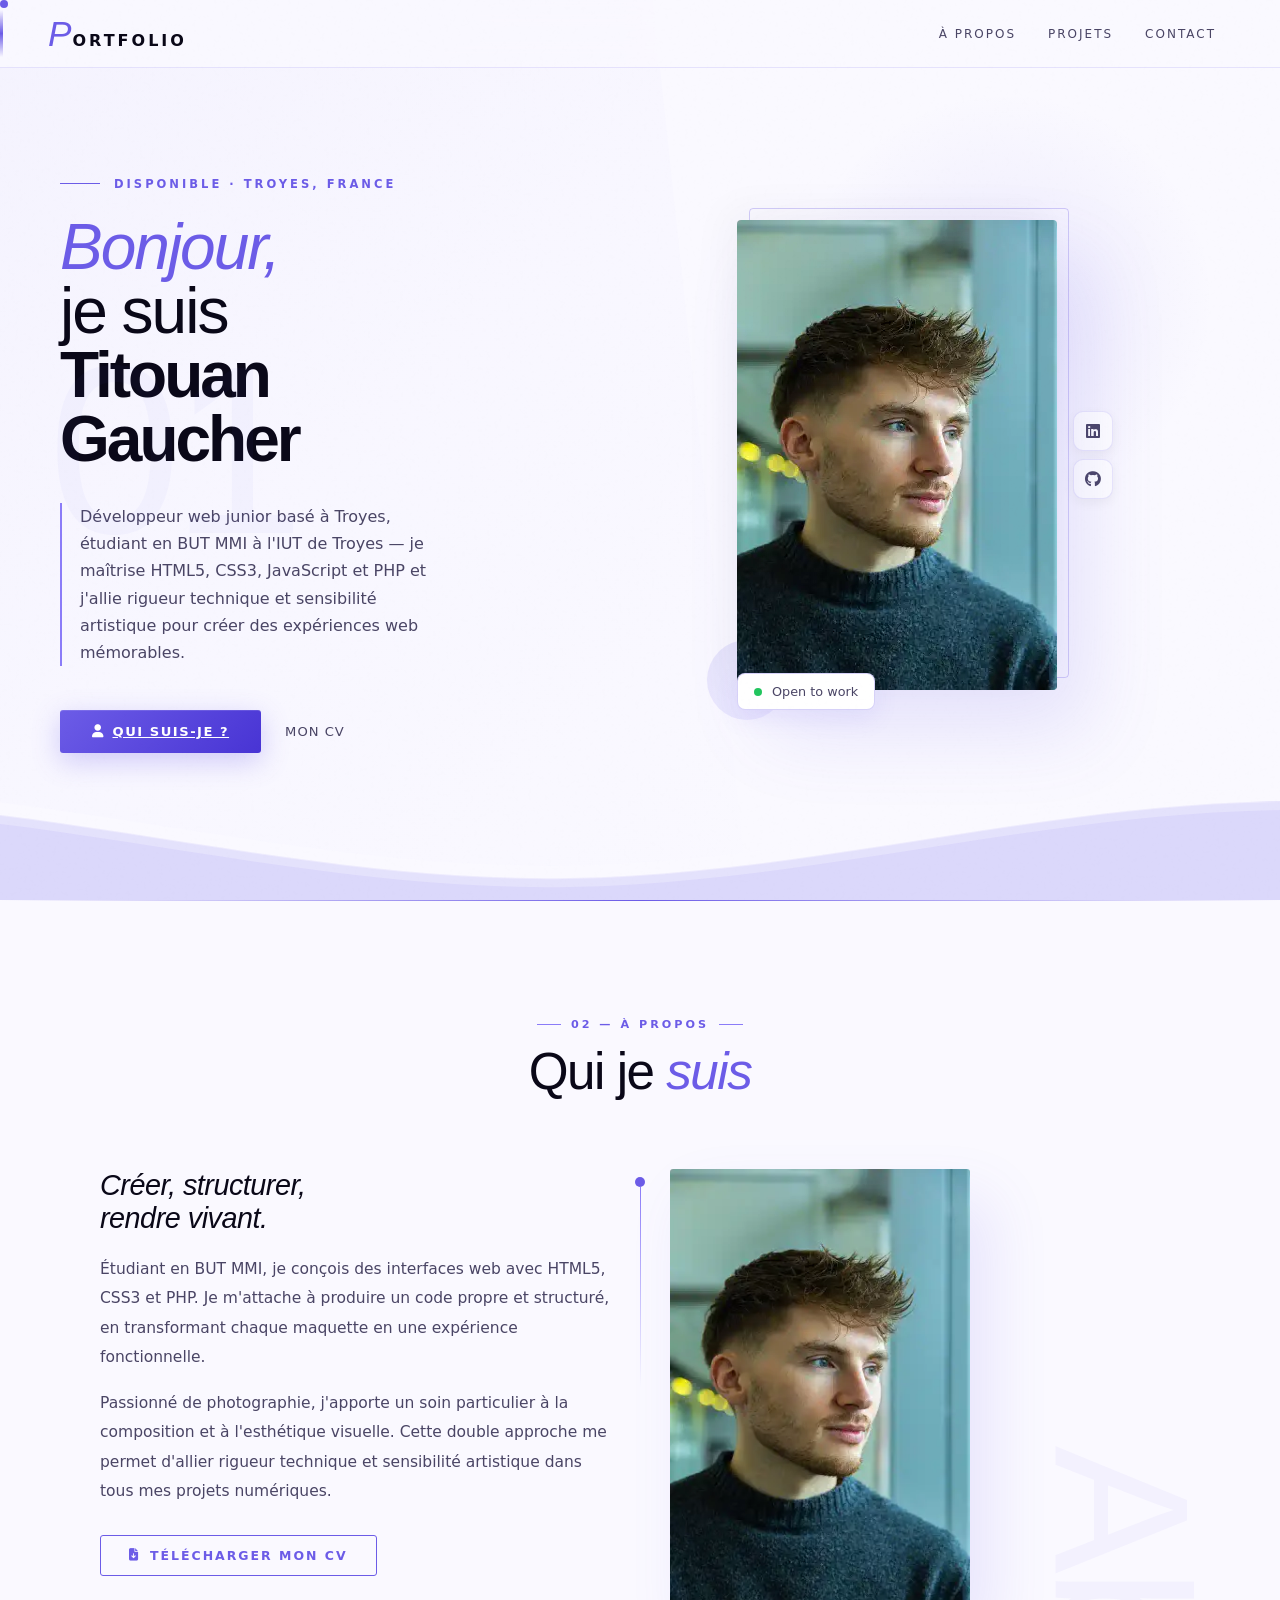
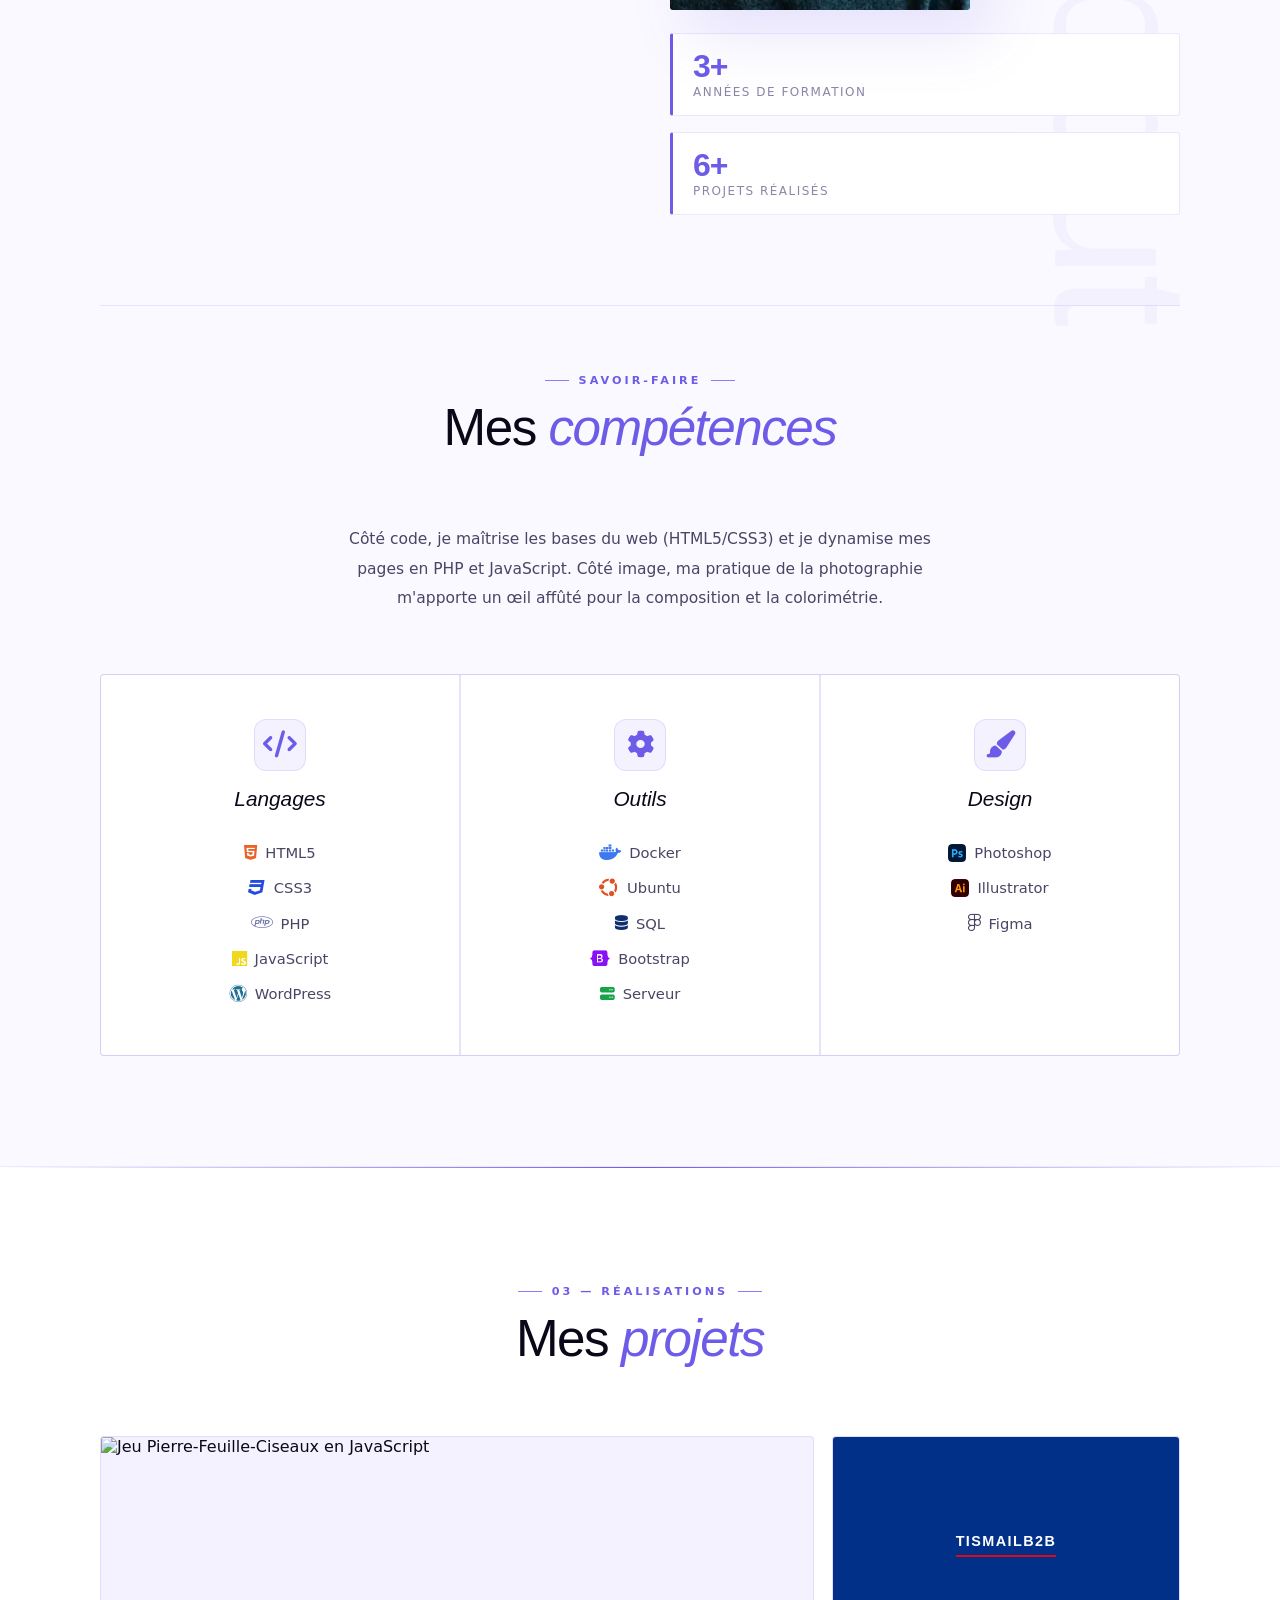
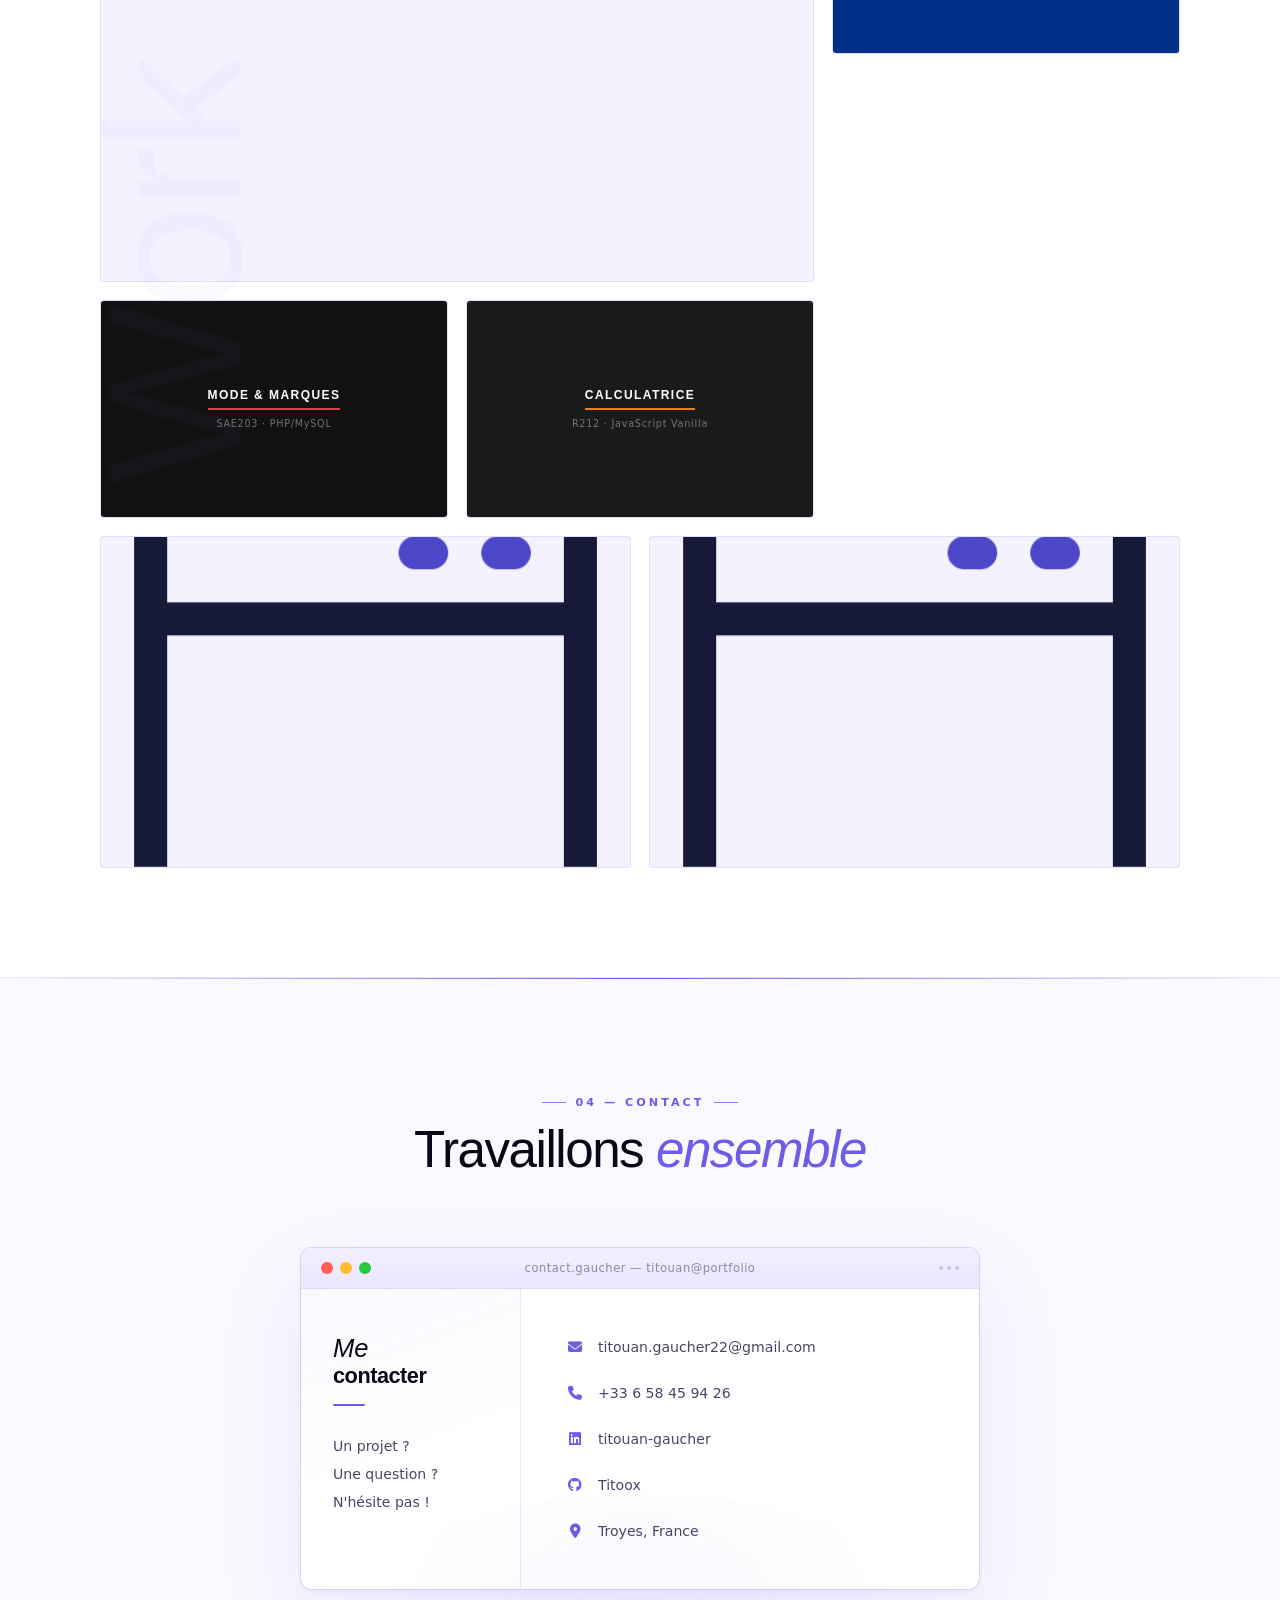
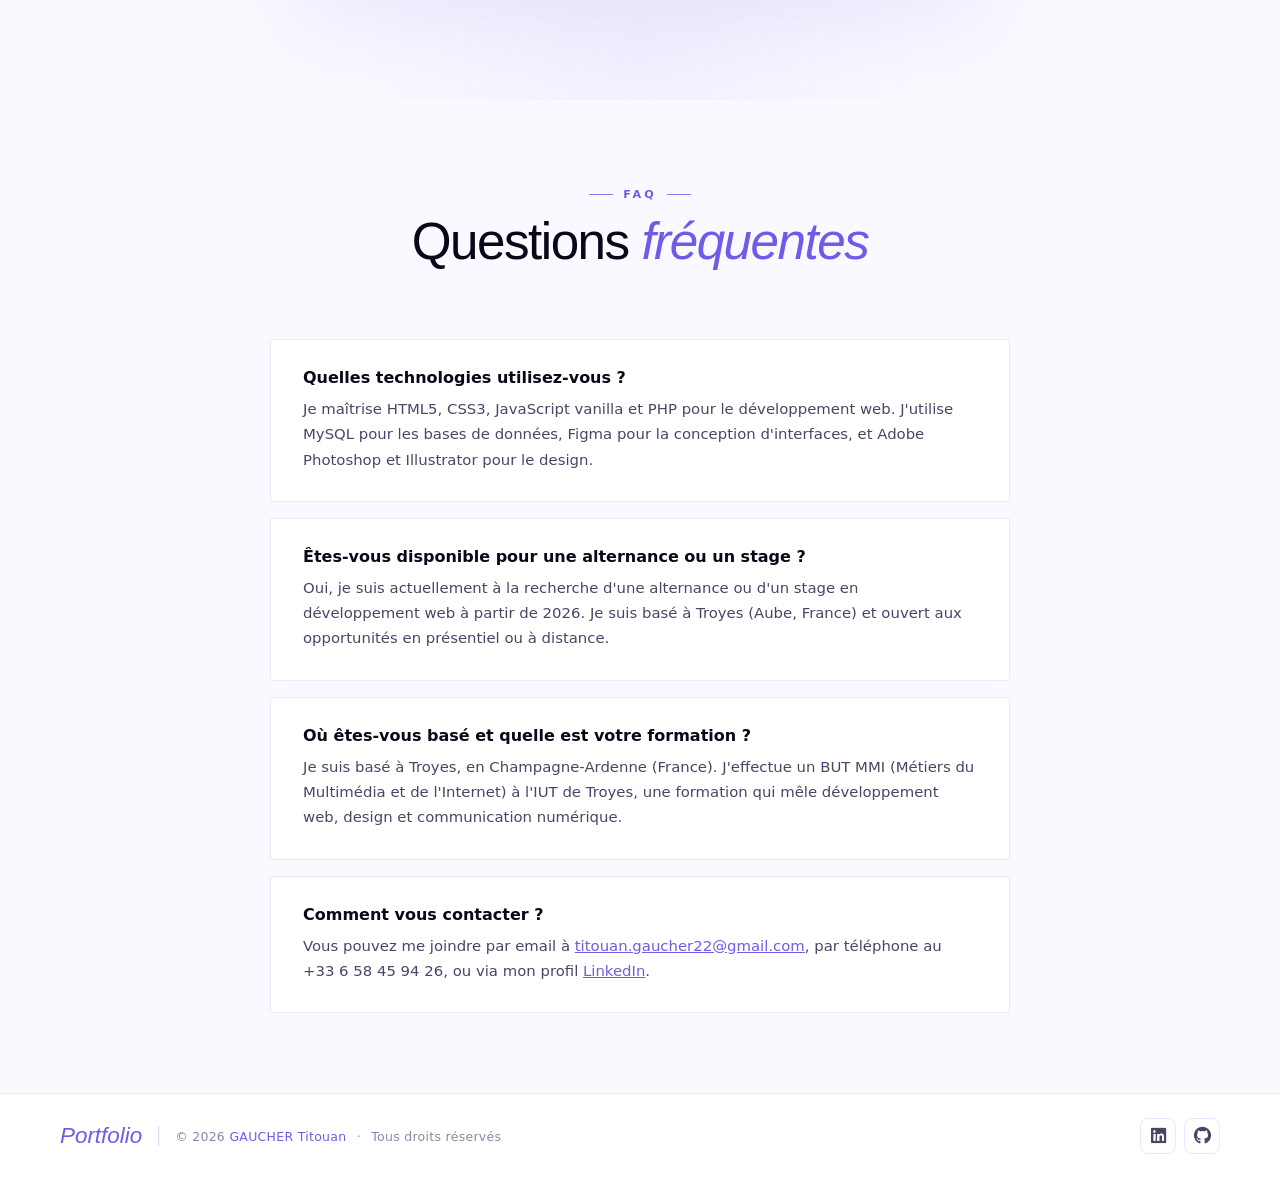
==== commit b6f5c2ca: "Perf : polices auto-hébergées (WOFF2) + srcset photos - Supprime Google Fonts CDN sur les 5 pages (0" ====
--- a/index.html
+++ b/index.html
@@ -19,15 +19,12 @@
   <meta property="og:locale" content="fr_FR">
 
   <!-- Preconnect avant toute requête CDN (évite le double round-trip) -->
-  <link rel="preconnect" href="https://fonts.googleapis.com" crossorigin>
-  <link rel="preconnect" href="https://fonts.gstatic.com" crossorigin>
   <link rel="preconnect" href="https://cdnjs.cloudflare.com" crossorigin>
 
-  <!-- Polices : Poppins + Inter uniquement, display=swap évite le FOIT -->
-  <link rel="stylesheet" href="https://fonts.googleapis.com/css2?family=Poppins:ital,wght@0,300;0,400;0,600;0,700;0,800;1,300&family=Inter:wght@200;300;400;500&display=swap">
   <!-- Font Awesome (icônes) -->
   <link rel="stylesheet" href="https://cdnjs.cloudflare.com/ajax/libs/font-awesome/6.5.2/css/all.min.css" />
 
+  <link rel="stylesheet" href="css/fonts.css" />
   <link rel="stylesheet" href="css/styles.css" />
   <link rel="stylesheet" href="css/responsive.css" />
   <link rel="stylesheet" href="css/scroll.css" />
@@ -132,6 +129,10 @@
           <!-- Pas de loading="lazy" sur hero — above the fold -->
           <img
             src="images/photo_profil.webp"
+            srcset="images/photo_profil-320w.webp 320w,
+                    images/photo_profil-480w.webp 480w,
+                    images/photo_profil.webp 640w"
+            sizes="(max-width: 767px) 220px, 320px"
             alt="Titouan Gaucher, développeur web junior"
             width="640" height="940"
             decoding="async"
@@ -216,6 +217,10 @@
           <img
             loading="lazy" decoding="async"
             src="images/photo_profil.webp"
+            srcset="images/photo_profil-320w.webp 320w,
+                    images/photo_profil-480w.webp 480w,
+                    images/photo_profil.webp 640w"
+            sizes="(max-width: 767px) 140px, 300px"
             alt="Photo de profil de Titouan Gaucher"
             width="640" height="940"
           />
--- a/css/fonts.css
+++ b/css/fonts.css
@@ -0,0 +1,49 @@
+/* Inter variable font — latin (un seul fichier couvre les poids 300 à 500) */
+@font-face {
+  font-family: 'Inter';
+  font-style: normal;
+  font-weight: 300 500;
+  font-display: swap;
+  src: url(../fonts/inter.woff2) format('woff2');
+  unicode-range: U+0000-00FF, U+0131, U+0152-0153, U+02BB-02BC, U+02C6, U+02DA, U+02DC, U+0304, U+0308, U+0329, U+2000-206F, U+20AC, U+2122, U+2191, U+2193, U+2212, U+2215, U+FEFF, U+FFFD;
+}
+
+/* latin - Poppins 300 italic */
+@font-face {
+  font-family: 'Poppins';
+  font-style: italic;
+  font-weight: 300;
+  font-display: swap;
+  src: url(../fonts/poppins-light-italic.woff2) format('woff2');
+  unicode-range: U+0000-00FF, U+0131, U+0152-0153, U+02BB-02BC, U+02C6, U+02DA, U+02DC, U+0304, U+0308, U+0329, U+2000-206F, U+20AC, U+2122, U+2191, U+2193, U+2212, U+2215, U+FEFF, U+FFFD;
+}
+
+/* latin - Poppins 300 normal */
+@font-face {
+  font-family: 'Poppins';
+  font-style: normal;
+  font-weight: 300;
+  font-display: swap;
+  src: url(../fonts/poppins-light.woff2) format('woff2');
+  unicode-range: U+0000-00FF, U+0131, U+0152-0153, U+02BB-02BC, U+02C6, U+02DA, U+02DC, U+0304, U+0308, U+0329, U+2000-206F, U+20AC, U+2122, U+2191, U+2193, U+2212, U+2215, U+FEFF, U+FFFD;
+}
+
+/* latin - Poppins 400 normal */
+@font-face {
+  font-family: 'Poppins';
+  font-style: normal;
+  font-weight: 400;
+  font-display: swap;
+  src: url(../fonts/poppins-regular.woff2) format('woff2');
+  unicode-range: U+0000-00FF, U+0131, U+0152-0153, U+02BB-02BC, U+02C6, U+02DA, U+02DC, U+0304, U+0308, U+0329, U+2000-206F, U+20AC, U+2122, U+2191, U+2193, U+2212, U+2215, U+FEFF, U+FFFD;
+}
+
+/* latin - Poppins 600 normal */
+@font-face {
+  font-family: 'Poppins';
+  font-style: normal;
+  font-weight: 600;
+  font-display: swap;
+  src: url(../fonts/poppins-semibold.woff2) format('woff2');
+  unicode-range: U+0000-00FF, U+0131, U+0152-0153, U+02BB-02BC, U+02C6, U+02DA, U+02DC, U+0304, U+0308, U+0329, U+2000-206F, U+20AC, U+2122, U+2191, U+2193, U+2212, U+2215, U+FEFF, U+FFFD;
+}
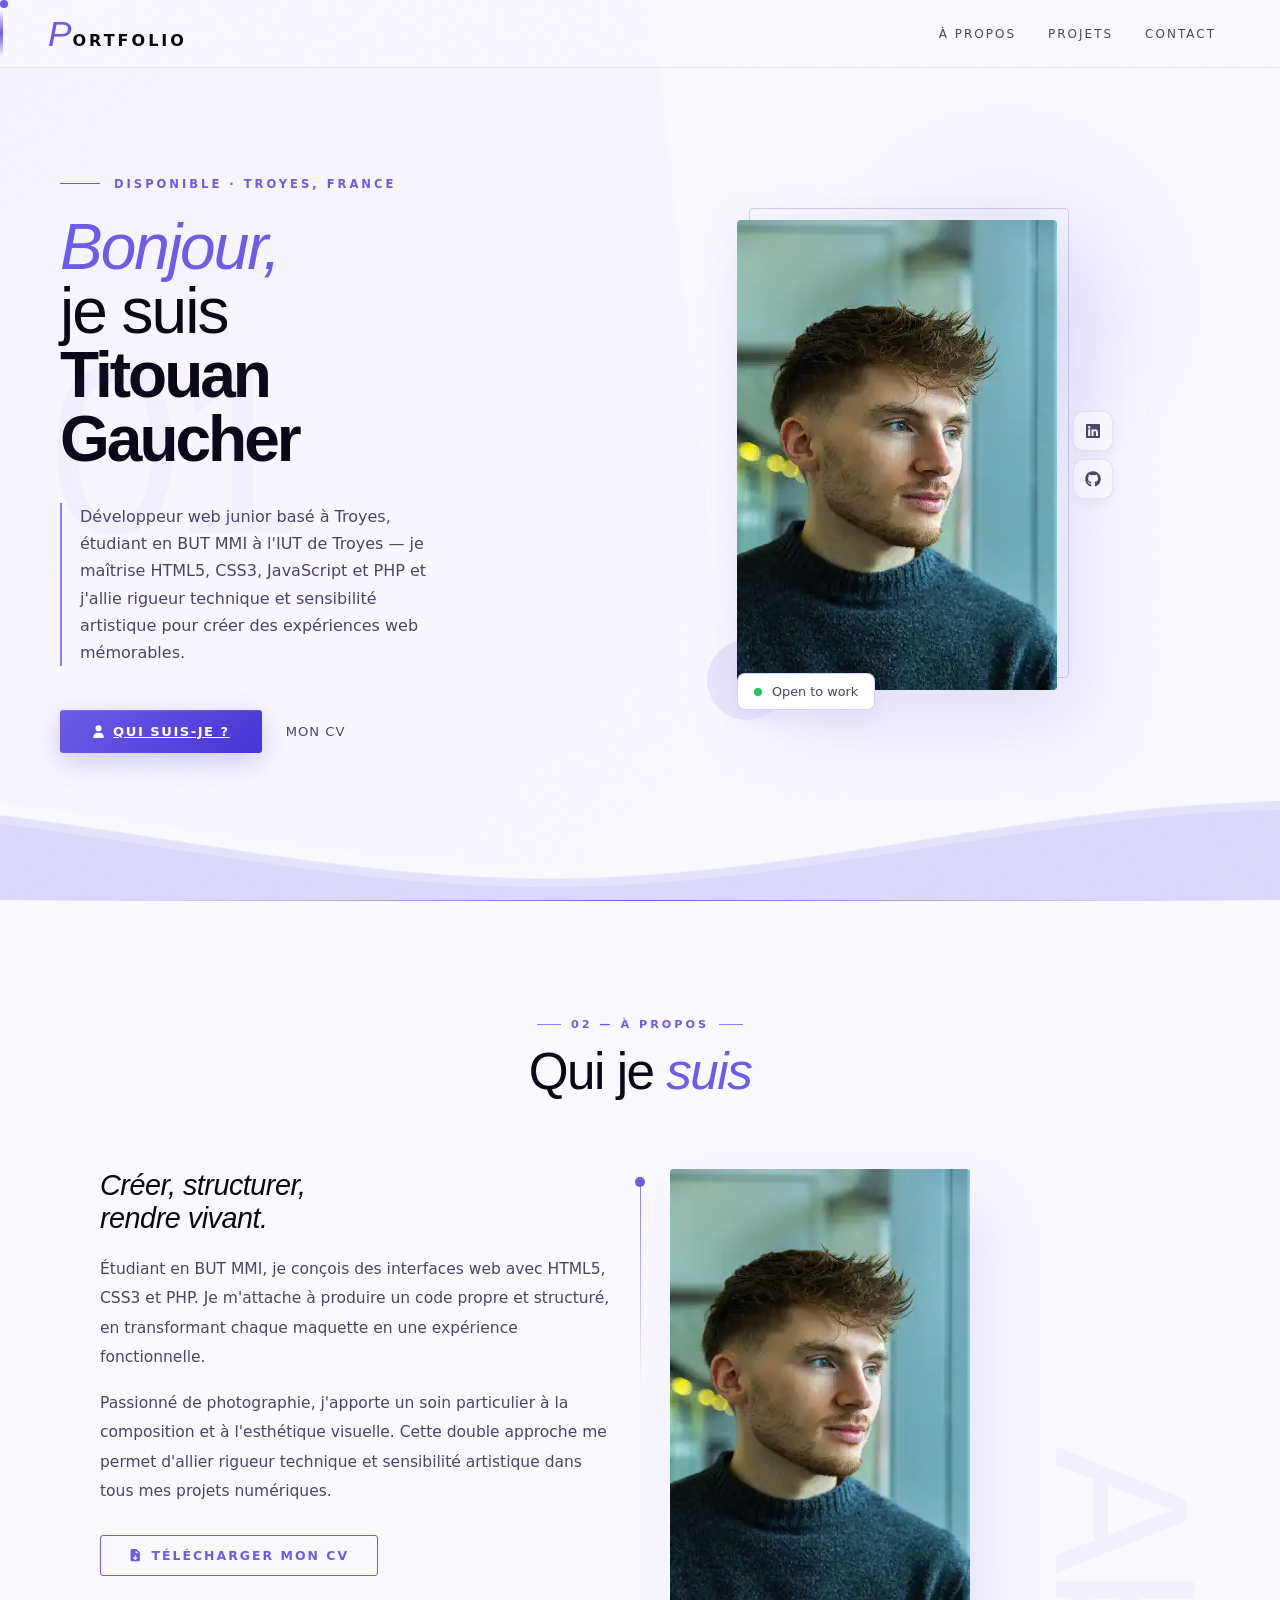
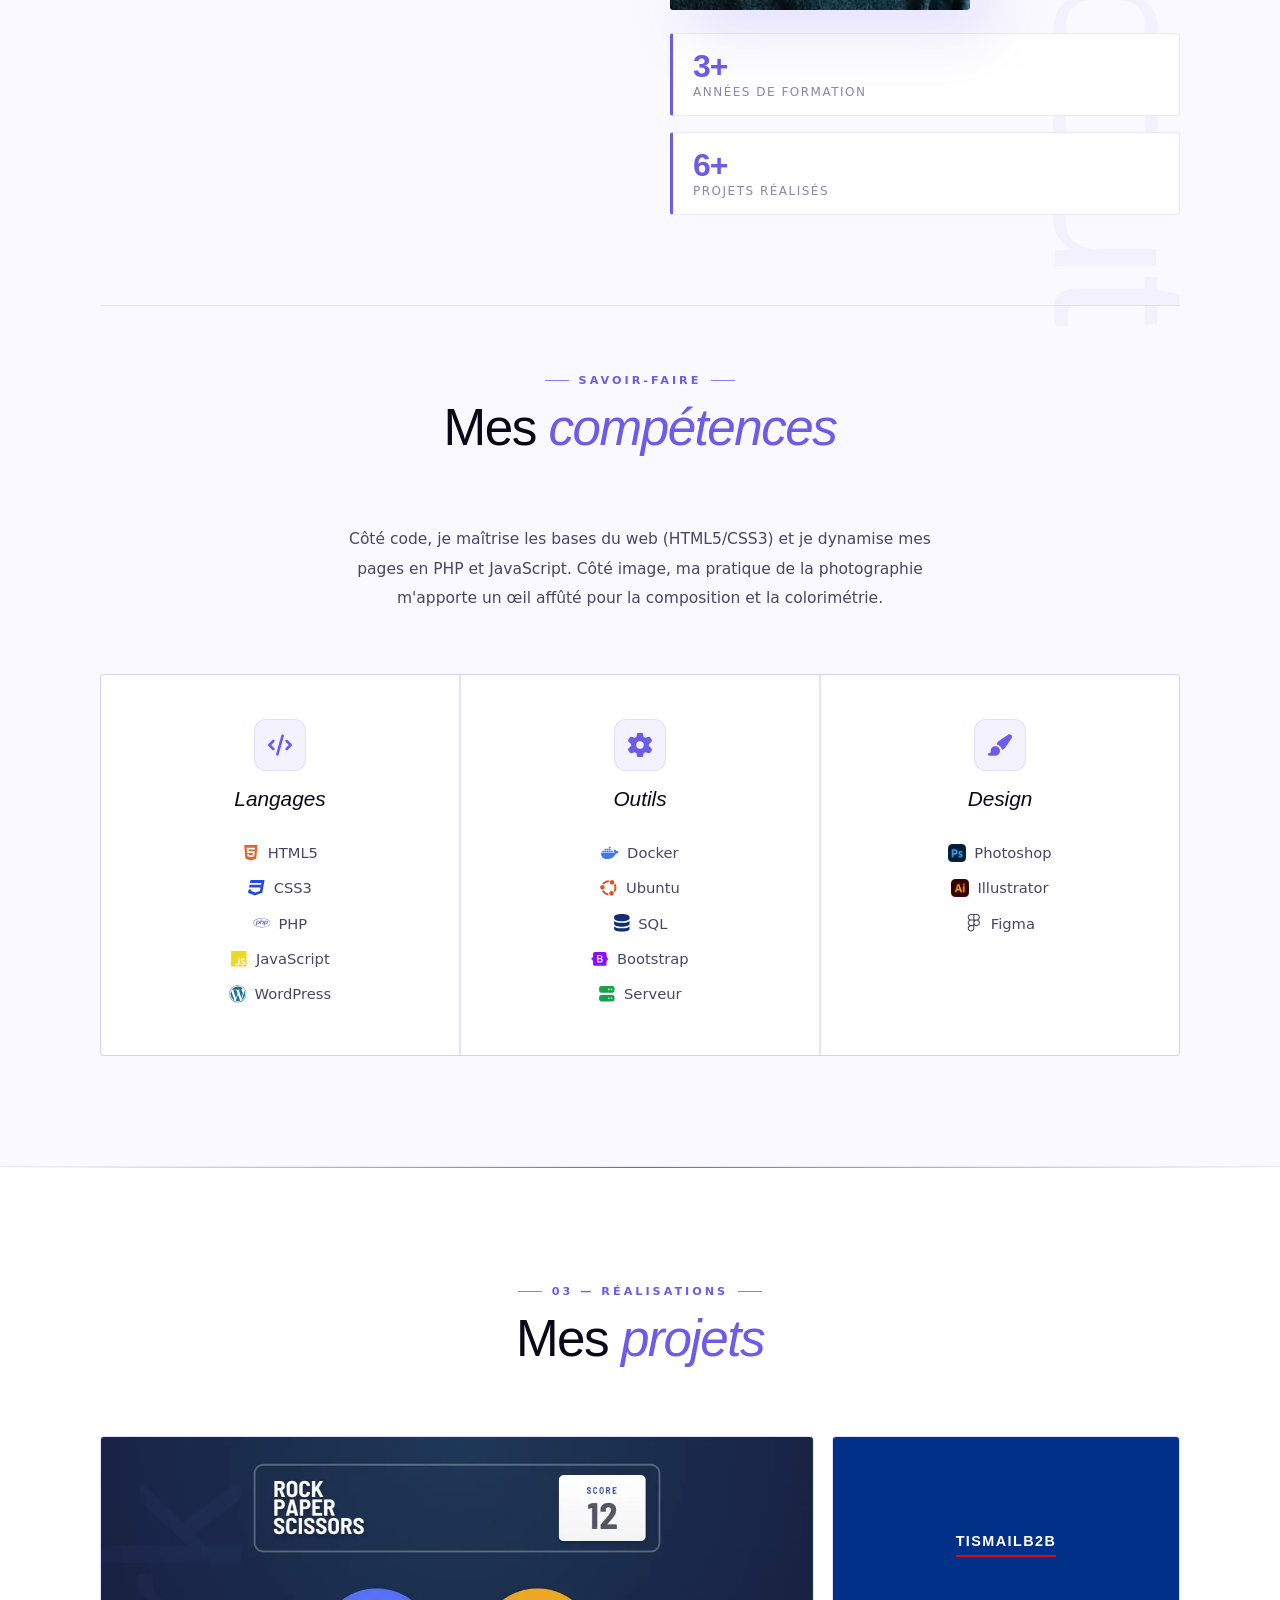
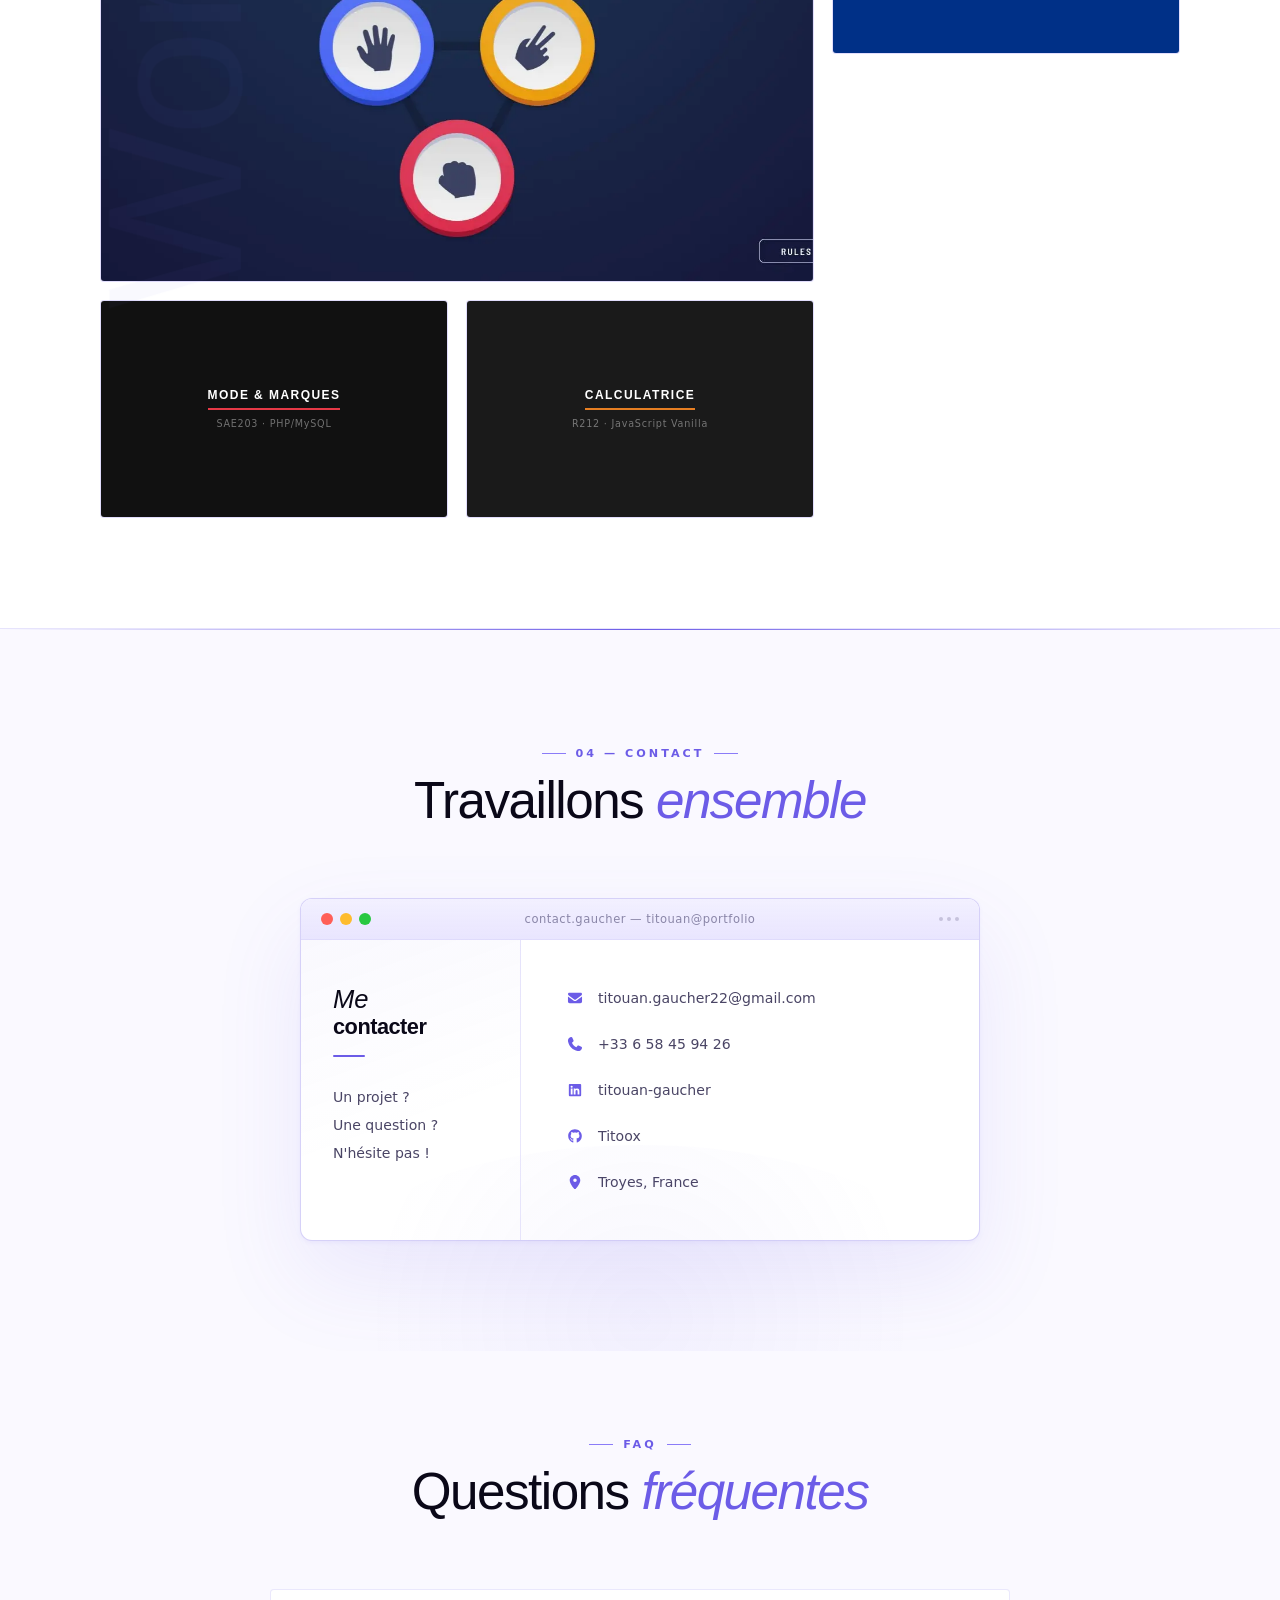
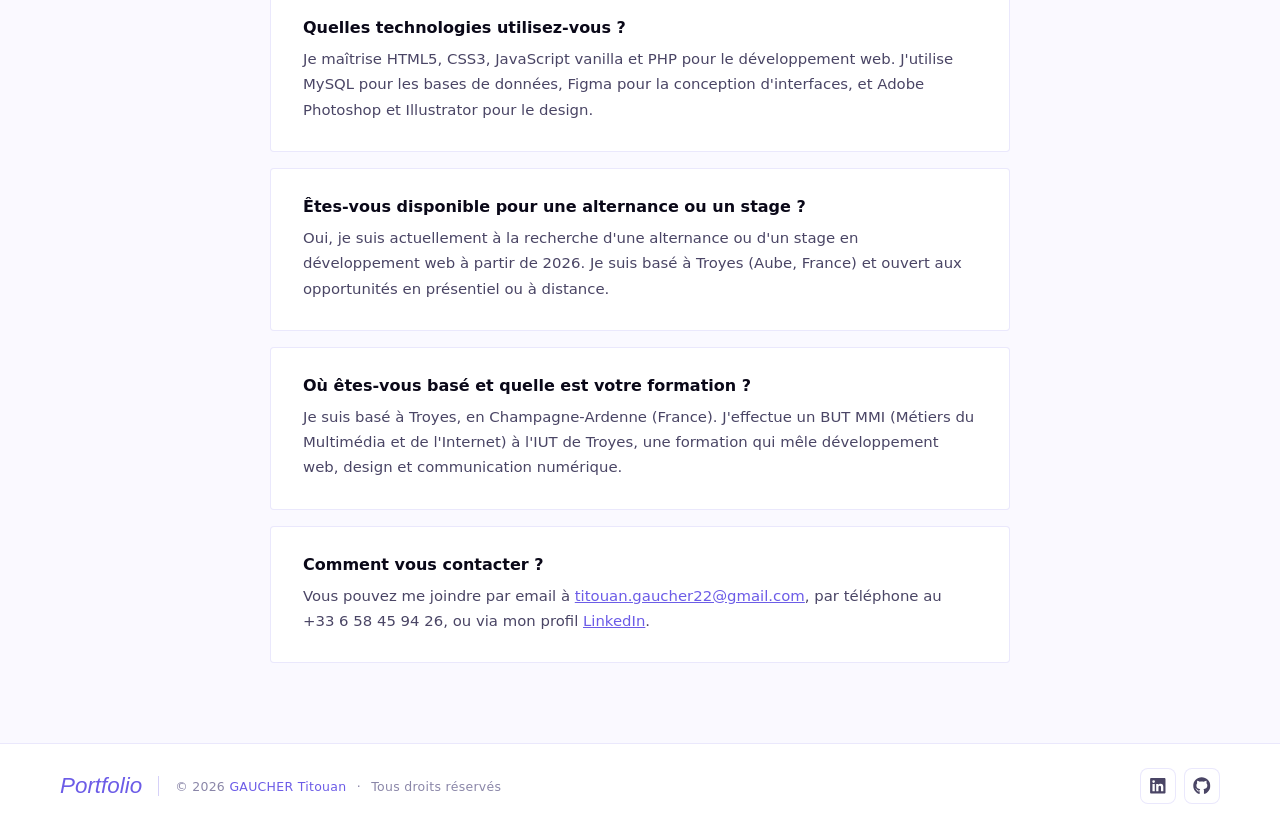
==== commit 150880e9: "Perf : remplace Font Awesome CDN par sprite SVG local, optimise images - Supprime Font Awesome CDN (" ====
--- a/index.html
+++ b/index.html
@@ -8,21 +8,15 @@
   <title>Titouan Gaucher — Développeur Web Junior à Troyes | Portfolio</title>
 
   <!-- SEO : URL canonique (à mettre à jour avec votre URL déployée) -->
-  <link rel="canonical" href="https://titoox.github.io/" />
+  <link rel="canonical" href="https://titouan-gaucher.fr/" />
 
   <!-- Open Graph : aperçu sur les réseaux sociaux -->
   <meta property="og:title" content="Titouan Gaucher — Développeur Web Junior | Portfolio">
   <meta property="og:description" content="Portfolio de Titouan Gaucher, développeur web junior et étudiant BUT MMI à Troyes. Projets en HTML5, CSS3, JavaScript et PHP.">
-  <meta property="og:image" content="https://titoox.github.io/images/photo_profil.webp">
+  <meta property="og:image" content="https://titouan-gaucher.fr/images/photo_profil.webp">
   <meta property="og:type" content="website">
-  <meta property="og:url" content="https://titoox.github.io/">
+  <meta property="og:url" content="https://titouan-gaucher.fr/">
   <meta property="og:locale" content="fr_FR">
-
-  <!-- Preconnect avant toute requête CDN (évite le double round-trip) -->
-  <link rel="preconnect" href="https://cdnjs.cloudflare.com" crossorigin>
-
-  <!-- Font Awesome (icônes) -->
-  <link rel="stylesheet" href="https://cdnjs.cloudflare.com/ajax/libs/font-awesome/6.5.2/css/all.min.css" />
 
   <link rel="stylesheet" href="css/fonts.css" />
   <link rel="stylesheet" href="css/styles.css" />
@@ -37,8 +31,8 @@
     "@type": "Person",
     "name": "Titouan Gaucher",
     "jobTitle": "Développeur web junior",
-    "url": "https://titoox.github.io/",
-    "image": "https://titoox.github.io/images/photo_profil.webp",
+    "url": "https://titouan-gaucher.fr/",
+    "image": "https://titouan-gaucher.fr/images/photo_profil.webp",
     "address": {
       "@type": "PostalAddress",
       "addressLocality": "Troyes",
@@ -113,7 +107,7 @@
       <div class="hero__actions">
         <!-- Fix #4 : bouton → lien (navigation sémantique) -->
         <a href="#profil" class="bouton-principal">
-          <i class="fa-solid fa-user"></i> Qui suis-je ?
+          <svg class="icon" aria-hidden="true"><use href="images/icons.svg#user"></use></svg> Qui suis-je ?
         </a>
         <a class="hero__link-cv" href="images/Titouan_Gaucher_CV.pdf" target="_blank">
           Mon CV
@@ -144,10 +138,10 @@
         </div>
         <nav class="icones-hero" aria-label="Réseaux sociaux">
           <a href="https://www.linkedin.com/in/titouan-gaucher/" target="_blank" aria-label="LinkedIn">
-            <i class="fa-brands fa-linkedin"></i>
+            <svg class="icon" aria-hidden="true"><use href="images/icons.svg#linkedin"></use></svg>
           </a>
           <a href="https://github.com/Titoox" target="_blank" aria-label="GitHub">
-            <i class="fa-brands fa-github"></i>
+            <svg class="icon" aria-hidden="true"><use href="images/icons.svg#github"></use></svg>
           </a>
         </nav>
       </div>
@@ -201,7 +195,7 @@
             tous mes projets numériques.
           </p>
           <a class="bouton-cv" href="images/Titouan_Gaucher_CV.pdf" target="_blank">
-            <i class="fa-solid fa-file-arrow-down"></i> Télécharger mon CV
+            <svg class="icon" aria-hidden="true"><use href="images/icons.svg#file-arrow-down"></use></svg> Télécharger mon CV
           </a>
         </div>
 
@@ -252,31 +246,31 @@
 
         <div class="competences-grille">
           <div class="carte-competence scroll">
-            <h4><i class="fa-solid fa-code"></i><br/>Langages</h4>
+            <h4><span class="icone-categorie"><svg class="icon" aria-hidden="true"><use href="images/icons.svg#code"></use></svg></span><br/>Langages</h4>
             <div class="competence-liste">
-              <p><i class="fa-brands fa-html5" style="color:#e96227"></i> HTML5</p>
-              <p><i class="fa-brands fa-css3" style="color:#254bde"></i> CSS3</p>
-              <p><i class="fa-brands fa-php" style="color:#7277ad"></i> PHP</p>
-              <p><i class="fa-brands fa-js" style="color:#efd81d"></i> JavaScript</p>
-              <p><i class="fa-brands fa-wordpress" style="color:#1e7095"></i> WordPress</p>
+              <p><svg class="icon" aria-hidden="true" style="color:#e96227"><use href="images/icons.svg#html5"></use></svg> HTML5</p>
+              <p><svg class="icon" aria-hidden="true" style="color:#254bde"><use href="images/icons.svg#css3"></use></svg> CSS3</p>
+              <p><svg class="icon" aria-hidden="true" style="color:#7277ad"><use href="images/icons.svg#php"></use></svg> PHP</p>
+              <p><svg class="icon" aria-hidden="true" style="color:#efd81d"><use href="images/icons.svg#js"></use></svg> JavaScript</p>
+              <p><svg class="icon" aria-hidden="true" style="color:#1e7095"><use href="images/icons.svg#wordpress"></use></svg> WordPress</p>
             </div>
           </div>
           <div class="carte-competence scroll">
-            <h4><i class="fa-solid fa-gear"></i><br/>Outils</h4>
+            <h4><span class="icone-categorie"><svg class="icon" aria-hidden="true"><use href="images/icons.svg#gear"></use></svg></span><br/>Outils</h4>
             <div class="competence-liste">
-              <p><i class="fa-brands fa-docker" style="color:#3d78ee"></i> Docker</p>
-              <p><i class="fa-brands fa-ubuntu" style="color:#df5222"></i> Ubuntu</p>
-              <p><i class="fa-solid fa-database" style="color:#0f2f70"></i> SQL</p>
-              <p><i class="fa-brands fa-bootstrap" style="color:#8812f5"></i> Bootstrap</p>
-              <p><i class="fa-solid fa-server" style="color:#16a34a"></i> Serveur</p>
+              <p><svg class="icon" aria-hidden="true" style="color:#3d78ee"><use href="images/icons.svg#docker"></use></svg> Docker</p>
+              <p><svg class="icon" aria-hidden="true" style="color:#df5222"><use href="images/icons.svg#ubuntu"></use></svg> Ubuntu</p>
+              <p><svg class="icon" aria-hidden="true" style="color:#0f2f70"><use href="images/icons.svg#database"></use></svg> SQL</p>
+              <p><svg class="icon" aria-hidden="true" style="color:#8812f5"><use href="images/icons.svg#bootstrap"></use></svg> Bootstrap</p>
+              <p><svg class="icon" aria-hidden="true" style="color:#16a34a"><use href="images/icons.svg#server"></use></svg> Serveur</p>
             </div>
           </div>
           <div class="carte-competence scroll">
-            <h4><i class="fa-solid fa-paintbrush"></i><br/>Design</h4>
+            <h4><span class="icone-categorie"><svg class="icon" aria-hidden="true"><use href="images/icons.svg#paintbrush"></use></svg></span><br/>Design</h4>
             <div class="competence-liste">
-              <p><img loading="lazy" decoding="async" src="./images/adobe-photoshop.256x256.png" alt="Adobe Photoshop" width="20" height="20"/> Photoshop</p>
-              <p><img loading="lazy" decoding="async" src="./images/adobe-illustrator.256x256.png" alt="Adobe Illustrator" width="20" height="20"/> Illustrator</p>
-              <p><i class="fa-brands fa-figma"></i> Figma</p>
+              <p><img loading="lazy" decoding="async" src="./images/adobe-photoshop.webp" alt="Adobe Photoshop" width="20" height="20"/> Photoshop</p>
+              <p><img loading="lazy" decoding="async" src="./images/adobe-illustrator.webp" alt="Adobe Illustrator" width="20" height="20"/> Illustrator</p>
+              <p><svg class="icon" aria-hidden="true"><use href="images/icons.svg#figma"></use></svg> Figma</p>
             </div>
           </div>
         </div>
@@ -297,14 +291,14 @@
 
       <div class="projets-grille">
         <div class="carte-projet scroll">
-          <div class="projet-image"><img loading="lazy" decoding="async" src="./images/pfc/desktop-step-1.jpg" alt="Jeu Pierre-Feuille-Ciseaux en JavaScript" width="800" height="600"/></div>
+          <div class="projet-image"><img loading="lazy" decoding="async" src="./images/pfc/desktop-step-1.webp" alt="Jeu Pierre-Feuille-Ciseaux en JavaScript" width="800" height="600"/></div>
           <div class="projet-infos">
             <p class="projet-description">Jeu Pierre-Feuille-Ciseaux</p>
             <div class="projet-pied">
               <span class="projet-technos">
-                <i class="fa-brands fa-html5" style="color:rgba(255,255,255,0.9)"></i>
-                <i class="fa-brands fa-css3" style="color:rgba(255,255,255,0.9)"></i>
-                <i class="fa-brands fa-js" style="color:rgba(255,255,255,0.9)"></i>
+                <svg class="icon" aria-hidden="true" style="color:rgba(255,255,255,0.9)"><use href="images/icons.svg#html5"></use></svg>
+                <svg class="icon" aria-hidden="true" style="color:rgba(255,255,255,0.9)"><use href="images/icons.svg#css3"></use></svg>
+                <svg class="icon" aria-hidden="true" style="color:rgba(255,255,255,0.9)"><use href="images/icons.svg#js"></use></svg>
               </span>
               <a class="lien-projet" href="projet-pfc.html">Voir le projet</a>
             </div>
@@ -320,9 +314,9 @@
             <p class="projet-description">Portail B2B revendeurs — La Chaussette de France</p>
             <div class="projet-pied">
               <span class="projet-technos">
-                <i class="fa-brands fa-php" style="color:rgba(255,255,255,0.9)"></i>
-                <i class="fa-solid fa-database" style="color:rgba(255,255,255,0.9)"></i>
-                <i class="fa-brands fa-css3" style="color:rgba(255,255,255,0.9)"></i>
+                <svg class="icon" aria-hidden="true" style="color:rgba(255,255,255,0.9)"><use href="images/icons.svg#php"></use></svg>
+                <svg class="icon" aria-hidden="true" style="color:rgba(255,255,255,0.9)"><use href="images/icons.svg#database"></use></svg>
+                <svg class="icon" aria-hidden="true" style="color:rgba(255,255,255,0.9)"><use href="images/icons.svg#css3"></use></svg>
               </span>
               <a class="lien-projet" href="projet-tismailb2b.html">Voir le projet</a>
             </div>
@@ -337,9 +331,9 @@
             <p class="projet-description">Répertoire de marques de mode</p>
             <div class="projet-pied">
               <span class="projet-technos">
-                <i class="fa-brands fa-php" style="color:rgba(255,255,255,0.9)"></i>
-                <i class="fa-solid fa-database" style="color:rgba(255,255,255,0.9)"></i>
-                <i class="fa-brands fa-css3" style="color:rgba(255,255,255,0.9)"></i>
+                <svg class="icon" aria-hidden="true" style="color:rgba(255,255,255,0.9)"><use href="images/icons.svg#php"></use></svg>
+                <svg class="icon" aria-hidden="true" style="color:rgba(255,255,255,0.9)"><use href="images/icons.svg#database"></use></svg>
+                <svg class="icon" aria-hidden="true" style="color:rgba(255,255,255,0.9)"><use href="images/icons.svg#css3"></use></svg>
               </span>
               <a class="lien-projet" href="projet-sae203.html">Voir le projet</a>
             </div>
@@ -354,40 +348,16 @@
             <p class="projet-description">Calculatrice JavaScript vanilla</p>
             <div class="projet-pied">
               <span class="projet-technos">
-                <i class="fa-brands fa-js" style="color:rgba(255,255,255,0.9)"></i>
-                <i class="fa-brands fa-html5" style="color:rgba(255,255,255,0.9)"></i>
-                <i class="fa-brands fa-css3" style="color:rgba(255,255,255,0.9)"></i>
+                <svg class="icon" aria-hidden="true" style="color:rgba(255,255,255,0.9)"><use href="images/icons.svg#js"></use></svg>
+                <svg class="icon" aria-hidden="true" style="color:rgba(255,255,255,0.9)"><use href="images/icons.svg#html5"></use></svg>
+                <svg class="icon" aria-hidden="true" style="color:rgba(255,255,255,0.9)"><use href="images/icons.svg#css3"></use></svg>
               </span>
               <a class="lien-projet" href="projet-calculatrice.html">Voir le projet</a>
             </div>
           </div>
         </div>
-        <div class="carte-projet scroll">
-          <div class="projet-image"><img loading="lazy" decoding="async" src="./images/web.png" alt="Projet web HTML CSS PHP" width="800" height="600"/></div>
-          <div class="projet-infos">
-            <p class="projet-description">Lorem ipsum dolor sit amet</p>
-            <div class="projet-pied">
-              <span class="projet-technos">
-                <i class="fa-brands fa-html5" style="color:rgba(255,255,255,0.9)"></i>
-                <i class="fa-brands fa-css3" style="color:rgba(255,255,255,0.9)"></i>
-              </span>
-              <a class="lien-projet" href="#" target="_blank">Visiter</a>
-            </div>
-          </div>
-        </div>
-        <div class="carte-projet scroll">
-          <div class="projet-image"><img loading="lazy" decoding="async" src="./images/web.png" alt="Projet web Bootstrap PHP" width="800" height="600"/></div>
-          <div class="projet-infos">
-            <p class="projet-description">Lorem ipsum dolor sit amet</p>
-            <div class="projet-pied">
-              <span class="projet-technos">
-                <i class="fa-brands fa-bootstrap" style="color:rgba(255,255,255,0.9)"></i>
-                <i class="fa-brands fa-php" style="color:rgba(255,255,255,0.9)"></i>
-              </span>
-              <a class="lien-projet" href="#" target="_blank">Visiter</a>
-            </div>
-          </div>
-        </div>
+
+
       </div>
 
     </div>
@@ -426,19 +396,19 @@
             </div>
             <div class="contact-liste">
               <a class="contact-ligne" href="mailto:titouan.gaucher22@gmail.com">
-                <i class="fa-solid fa-envelope"></i> titouan.gaucher22@gmail.com
+                <svg class="icon" aria-hidden="true"><use href="images/icons.svg#envelope"></use></svg> titouan.gaucher22@gmail.com
               </a>
               <a class="contact-ligne" href="tel:+33658459426">
-                <i class="fa-solid fa-phone"></i> +33 6 58 45 94 26
+                <svg class="icon" aria-hidden="true"><use href="images/icons.svg#phone"></use></svg> +33 6 58 45 94 26
               </a>
               <a class="contact-ligne" href="https://www.linkedin.com/in/titouan-gaucher/" target="_blank">
-                <i class="fa-brands fa-linkedin"></i> titouan-gaucher
+                <svg class="icon" aria-hidden="true"><use href="images/icons.svg#linkedin"></use></svg> titouan-gaucher
               </a>
               <a class="contact-ligne" href="https://github.com/Titoox" target="_blank">
-                <i class="fa-brands fa-github"></i> Titoox
+                <svg class="icon" aria-hidden="true"><use href="images/icons.svg#github"></use></svg> Titoox
               </a>
               <span class="contact-ligne contact-ligne--info">
-                <i class="fa-solid fa-location-dot"></i> Troyes, France
+                <svg class="icon" aria-hidden="true"><use href="images/icons.svg#location-dot"></use></svg> Troyes, France
               </span>
             </div>
           </div>
@@ -495,10 +465,10 @@
     </div>
     <nav class="icones-footer" aria-label="Réseaux sociaux">
       <a href="https://www.linkedin.com/in/titouan-gaucher/" target="_blank" aria-label="LinkedIn">
-        <i class="fa-brands fa-linkedin"></i>
+        <svg class="icon" aria-hidden="true"><use href="images/icons.svg#linkedin"></use></svg>
       </a>
       <a href="https://github.com/Titoox" target="_blank" aria-label="GitHub">
-        <i class="fa-brands fa-github"></i>
+        <svg class="icon" aria-hidden="true"><use href="images/icons.svg#github"></use></svg>
       </a>
     </nav>
   </footer>
--- a/css/styles.css
+++ b/css/styles.css
@@ -607,19 +607,24 @@
   font-family: var(--serif); font-size: 1.3em; font-weight: 400; font-style: italic;
   color: var(--texte); margin-bottom: 24px;
 }
-.carte-competence .fa-code,
-.carte-competence .fa-gear,
-.carte-competence .fa-paintbrush {
+.icon {
+  display: inline-block;
+  width: 1em; height: 1em;
+  vertical-align: -0.125em;
+  fill: currentColor;
+  flex-shrink: 0;
+}
+
+.icone-categorie {
   display: inline-flex; align-items: center; justify-content: center;
   width: 52px; height: 52px; border-radius: 12px;
-  background: var(--gris-clair); color: var(--v1); font-size: 1.3em;
+  background: var(--gris-clair); color: var(--v1);
   margin-bottom: 16px; border: 1px solid var(--bordure);
   transition: background 0.2s ease, color 0.2s ease, transform 0.2s var(--ease-spring);
   will-change: transform;
 }
-.carte-competence:hover .fa-code,
-.carte-competence:hover .fa-gear,
-.carte-competence:hover .fa-paintbrush {
+.icone-categorie .icon { width: 24px; height: 24px; }
+.carte-competence:hover .icone-categorie {
   background: var(--v1); color: #fff;
   transform: scale(1.08) rotate(-3deg);
 }
@@ -628,7 +633,7 @@
   font-size: 0.92em; line-height: 2.4; color: var(--texte2);
   display: flex; align-items: center; justify-content: center; gap: 8px;
 }
-.competence-liste .fa-brands { font-size: 1.2em; }
+.competence-liste .icon { width: 1.2em; height: 1.2em; }
 .competence-liste img { width: 18px; }
 
 /* ================================================================
@@ -724,9 +729,8 @@
 }
 .carte-projet:hover .projet-pied { transform: translateY(0); }
 
-.projet-technos .fa-brands,
-.projet-technos .fa-solid {
-  font-size: 1.2em; padding-left: 3px; color: rgba(255,255,255,0.85);
+.projet-technos .icon {
+  width: 1.2em; height: 1.2em; padding-left: 3px; color: rgba(255,255,255,0.85);
 }
 
 .lien-projet {
@@ -843,7 +847,7 @@
   border-color: var(--bordure);
   transform: translateX(5px);
 }
-.contact-ligne i { color: var(--v1); font-size: 1em; width: 18px; text-align: center; flex-shrink: 0; }
+.contact-ligne .icon { color: var(--v1); width: 18px; height: 1em; flex-shrink: 0; }
 .separateur { font-size: 1.6em; font-weight: 100; margin: 0 8px; }
 
 /* Responsive fenêtre contact */
--- a/css/responsive.css
+++ b/css/responsive.css
@@ -237,13 +237,12 @@
   }
   .carte-competence { padding: 28px 20px; }
   .carte-competence h4 { font-size: 1.1em; margin-bottom: 16px; }
-  .carte-competence .fa-code,
-  .carte-competence .fa-gear,
-  .carte-competence .fa-paintbrush {
-    width: 44px; height: 44px; line-height: 44px;
-    font-size: 1.1em; border-radius: 10px;
+  .icone-categorie {
+    width: 44px; height: 44px;
+    border-radius: 10px;
     margin-bottom: 10px;
   }
+  .icone-categorie .icon { width: 20px; height: 20px; }
   .competence-liste p { font-size: 0.88em; line-height: 2.0; }
 
   /* ── SECTION PROJETS ── */
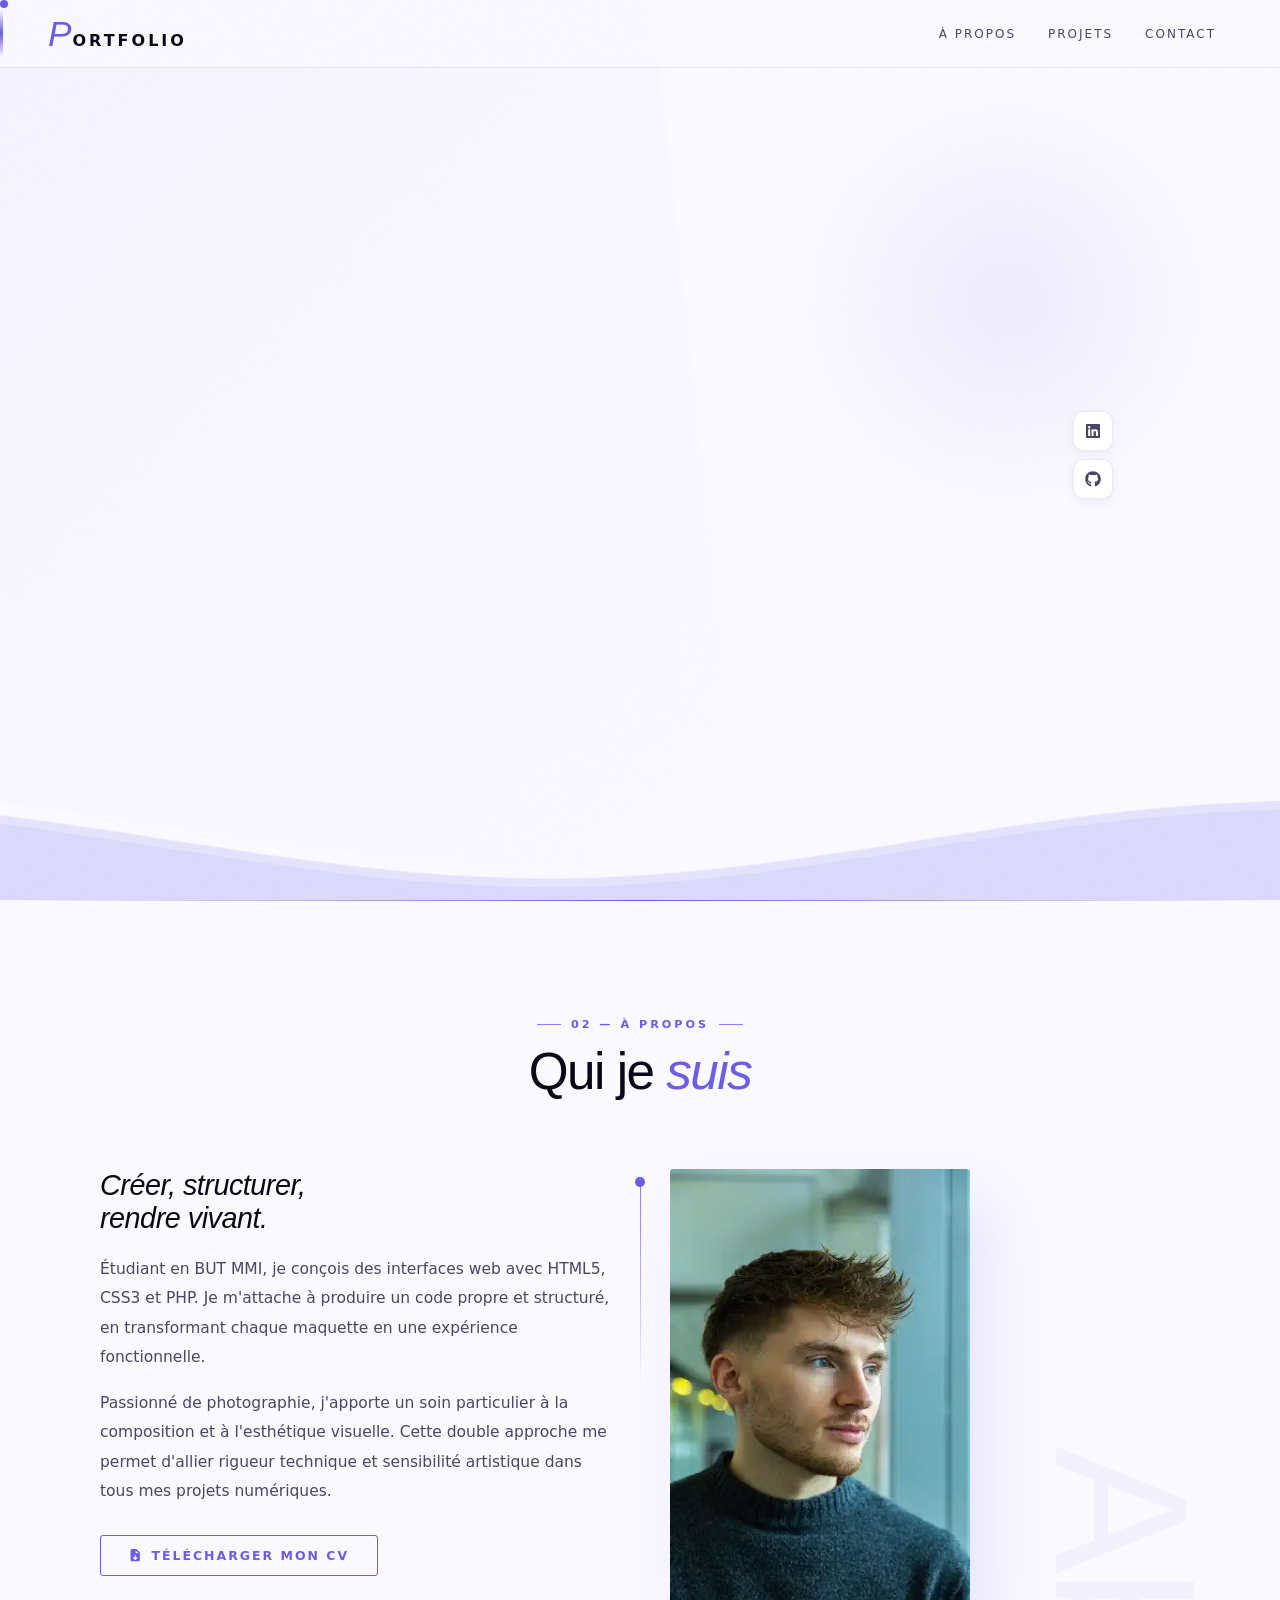
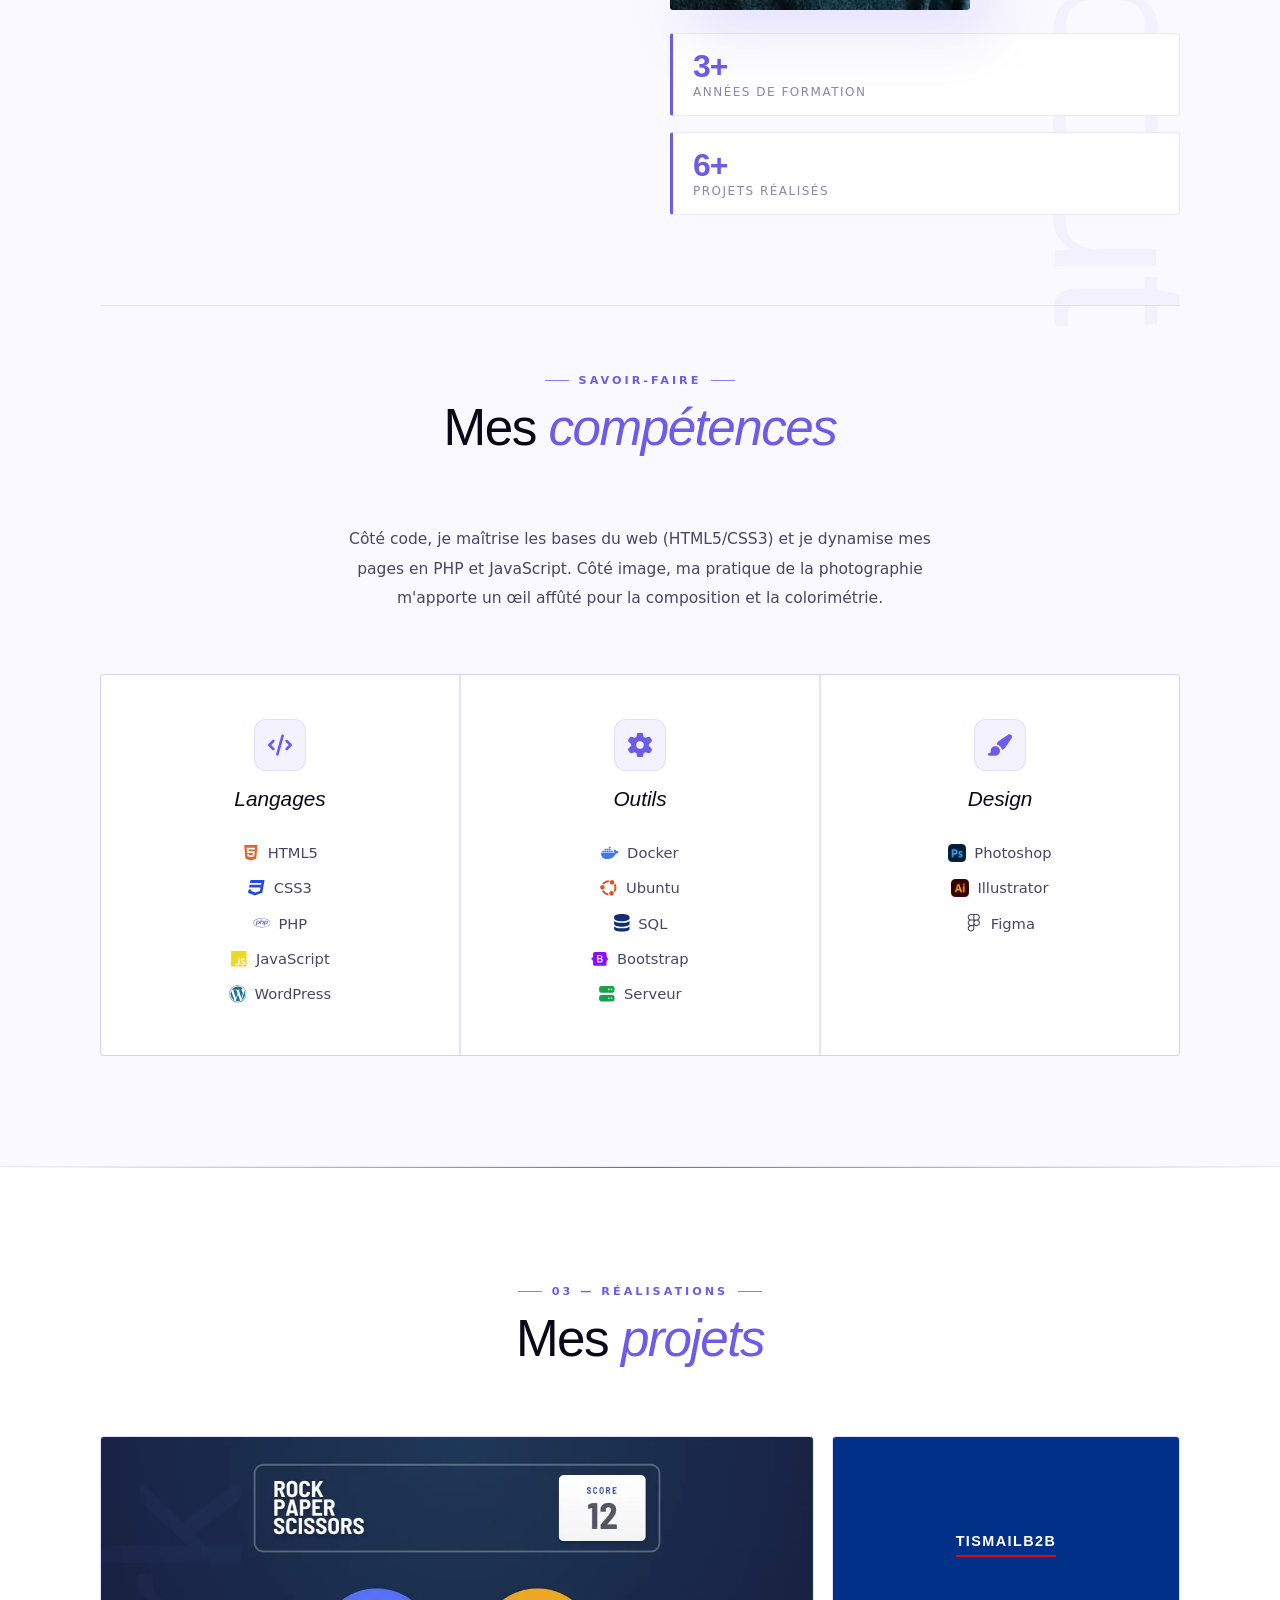
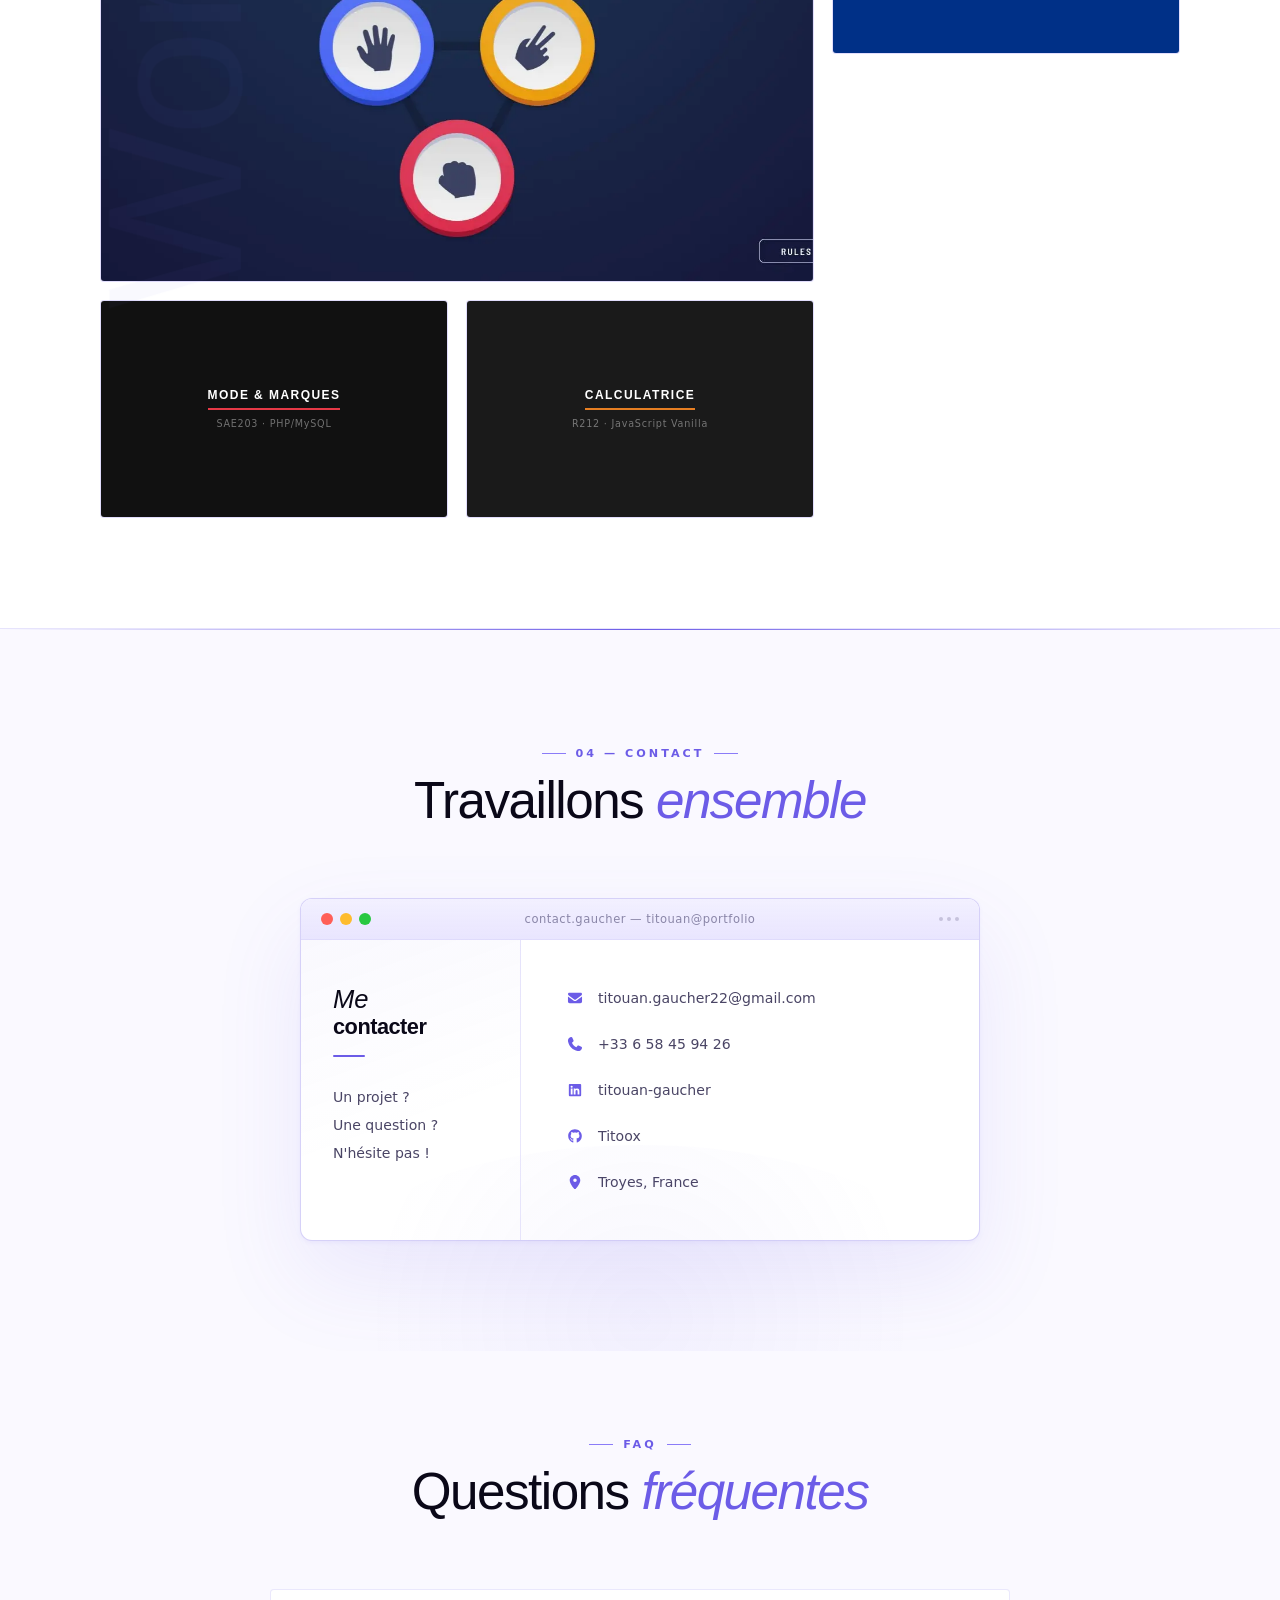
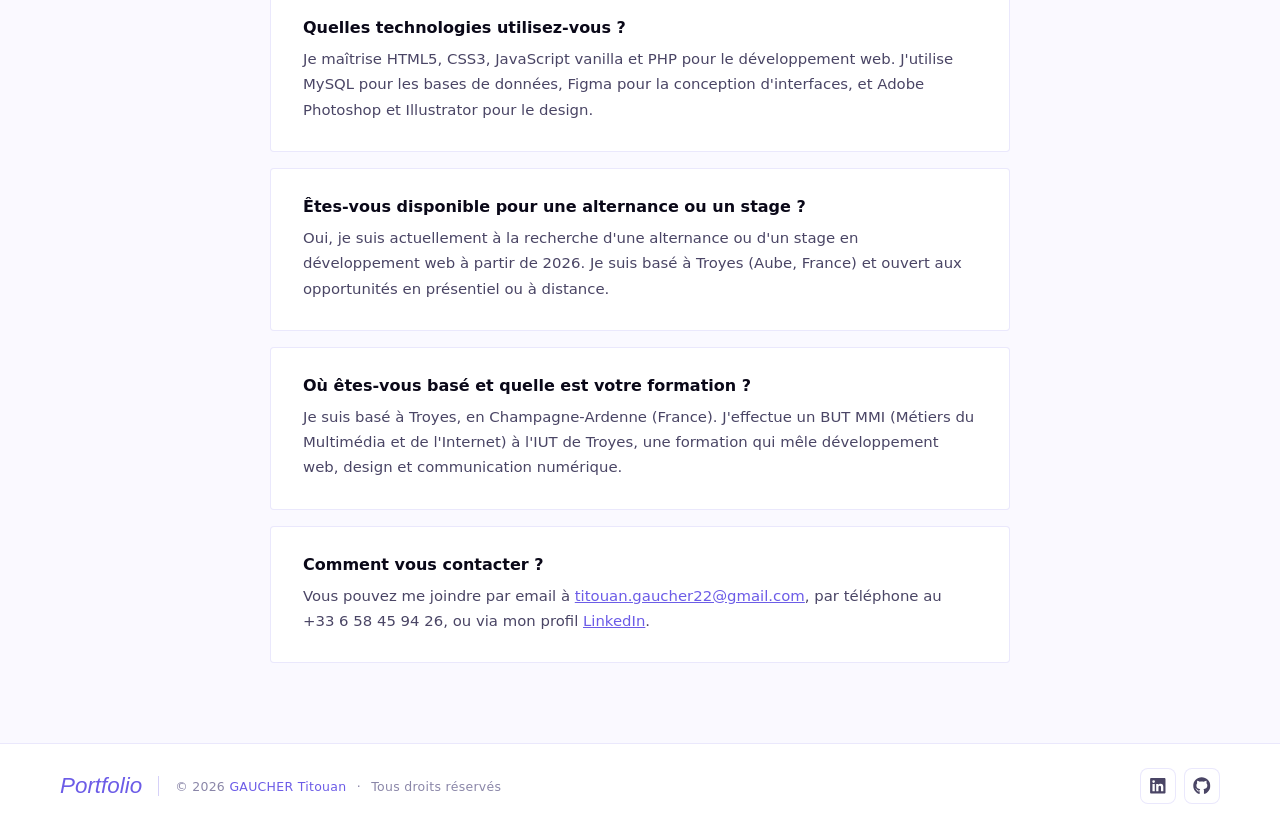
==== commit 21f9441c: "Optimisation images + fixes SEO et accessibilité - Supprime photo_profil.png (4.1 MB non référencé) " ====
--- a/index.html
+++ b/index.html
@@ -81,6 +81,8 @@
     </nav>
   </header>
 
+  <main>
+
   <!-- ── HERO ── -->
   <div class="hero" id="hero">
 
@@ -453,6 +455,8 @@
     </div>
   </section>
 
+  </main>
+
   <!-- ── FOOTER ── -->
   <footer class="pied-de-page">
     <div class="footer-left">
